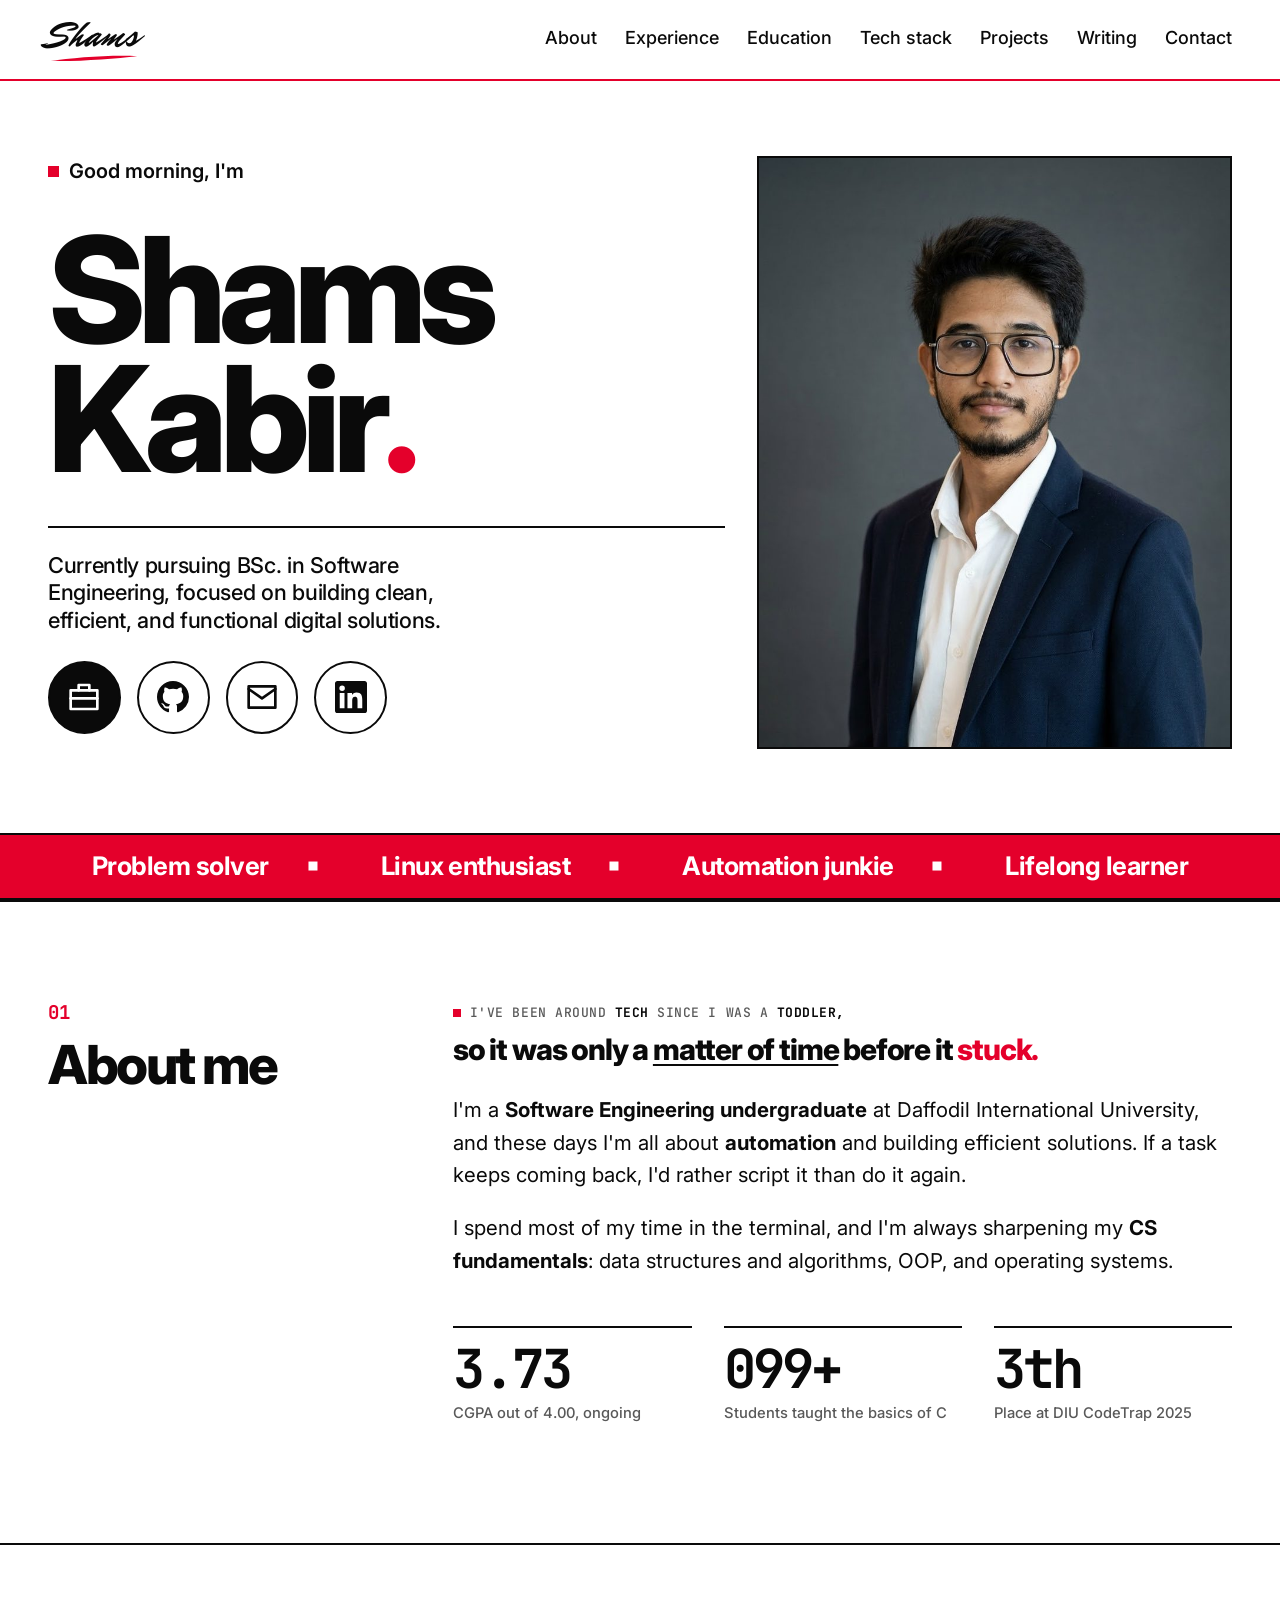
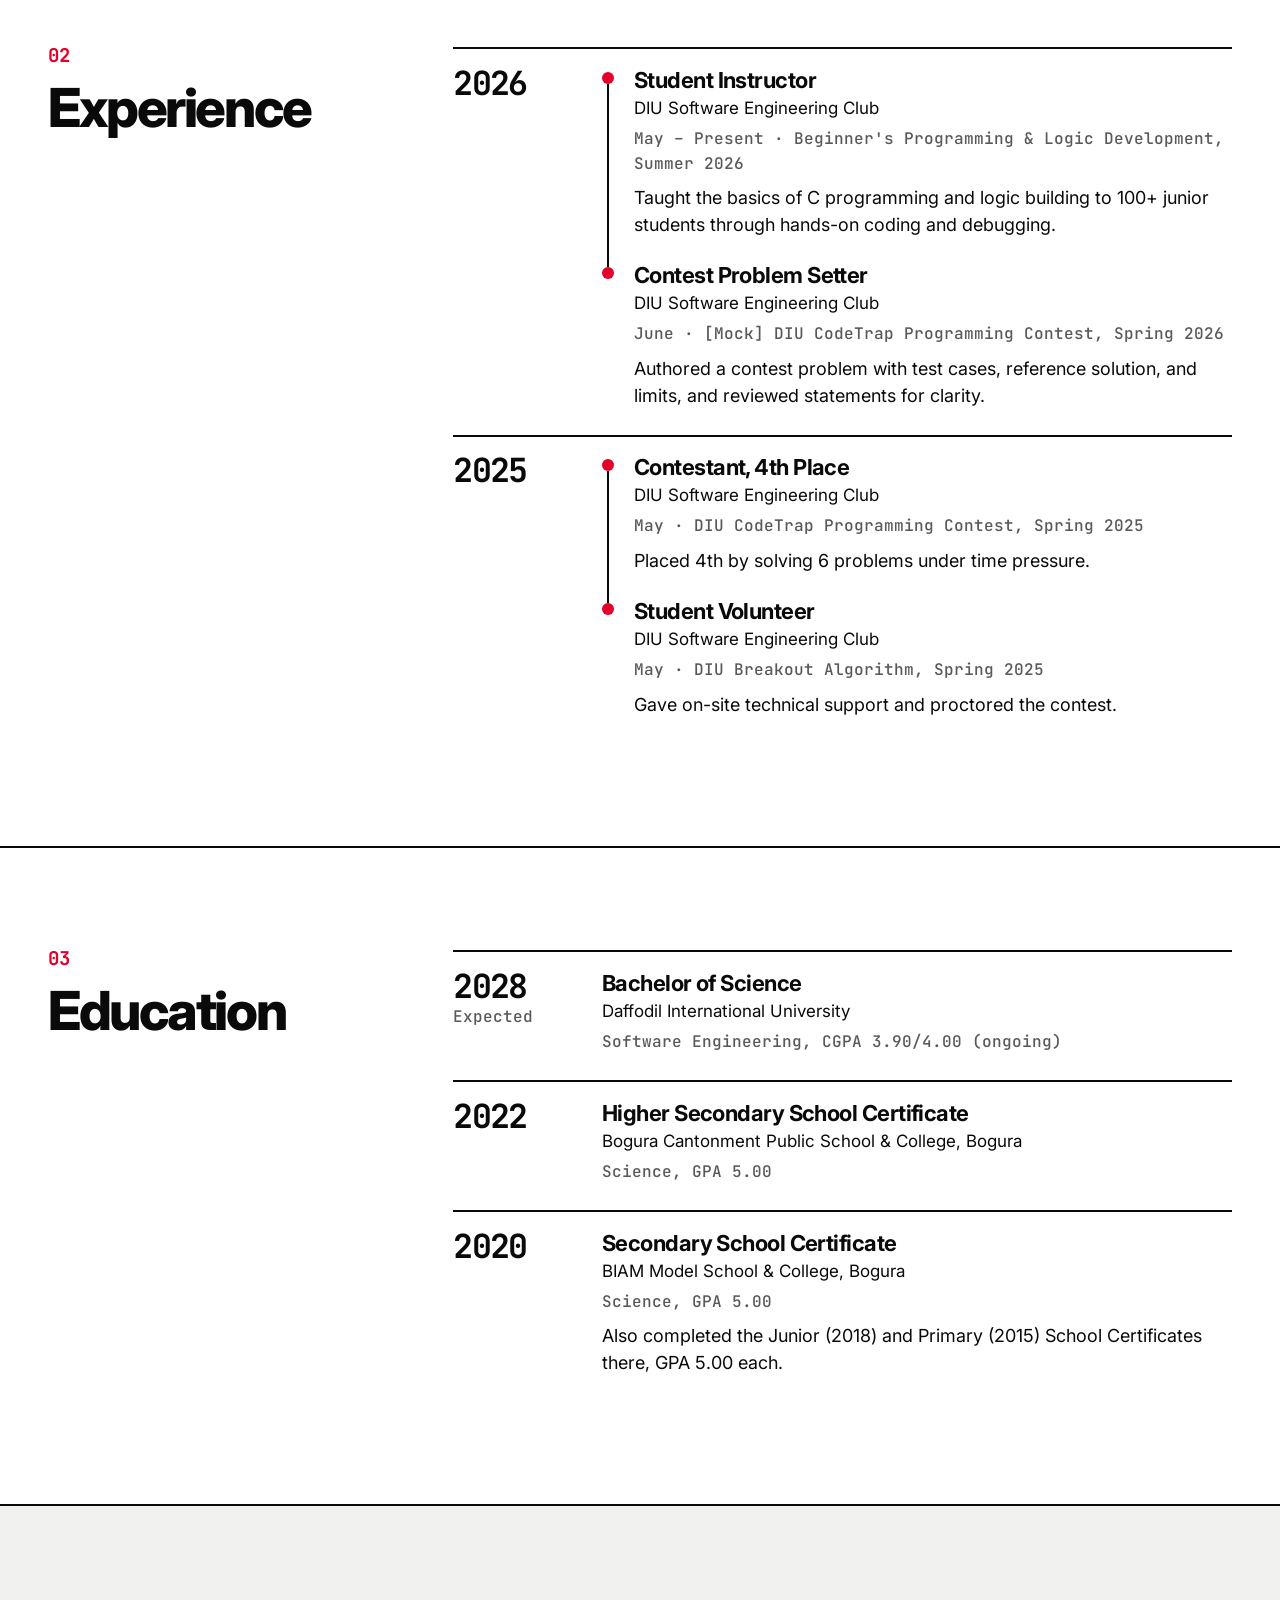
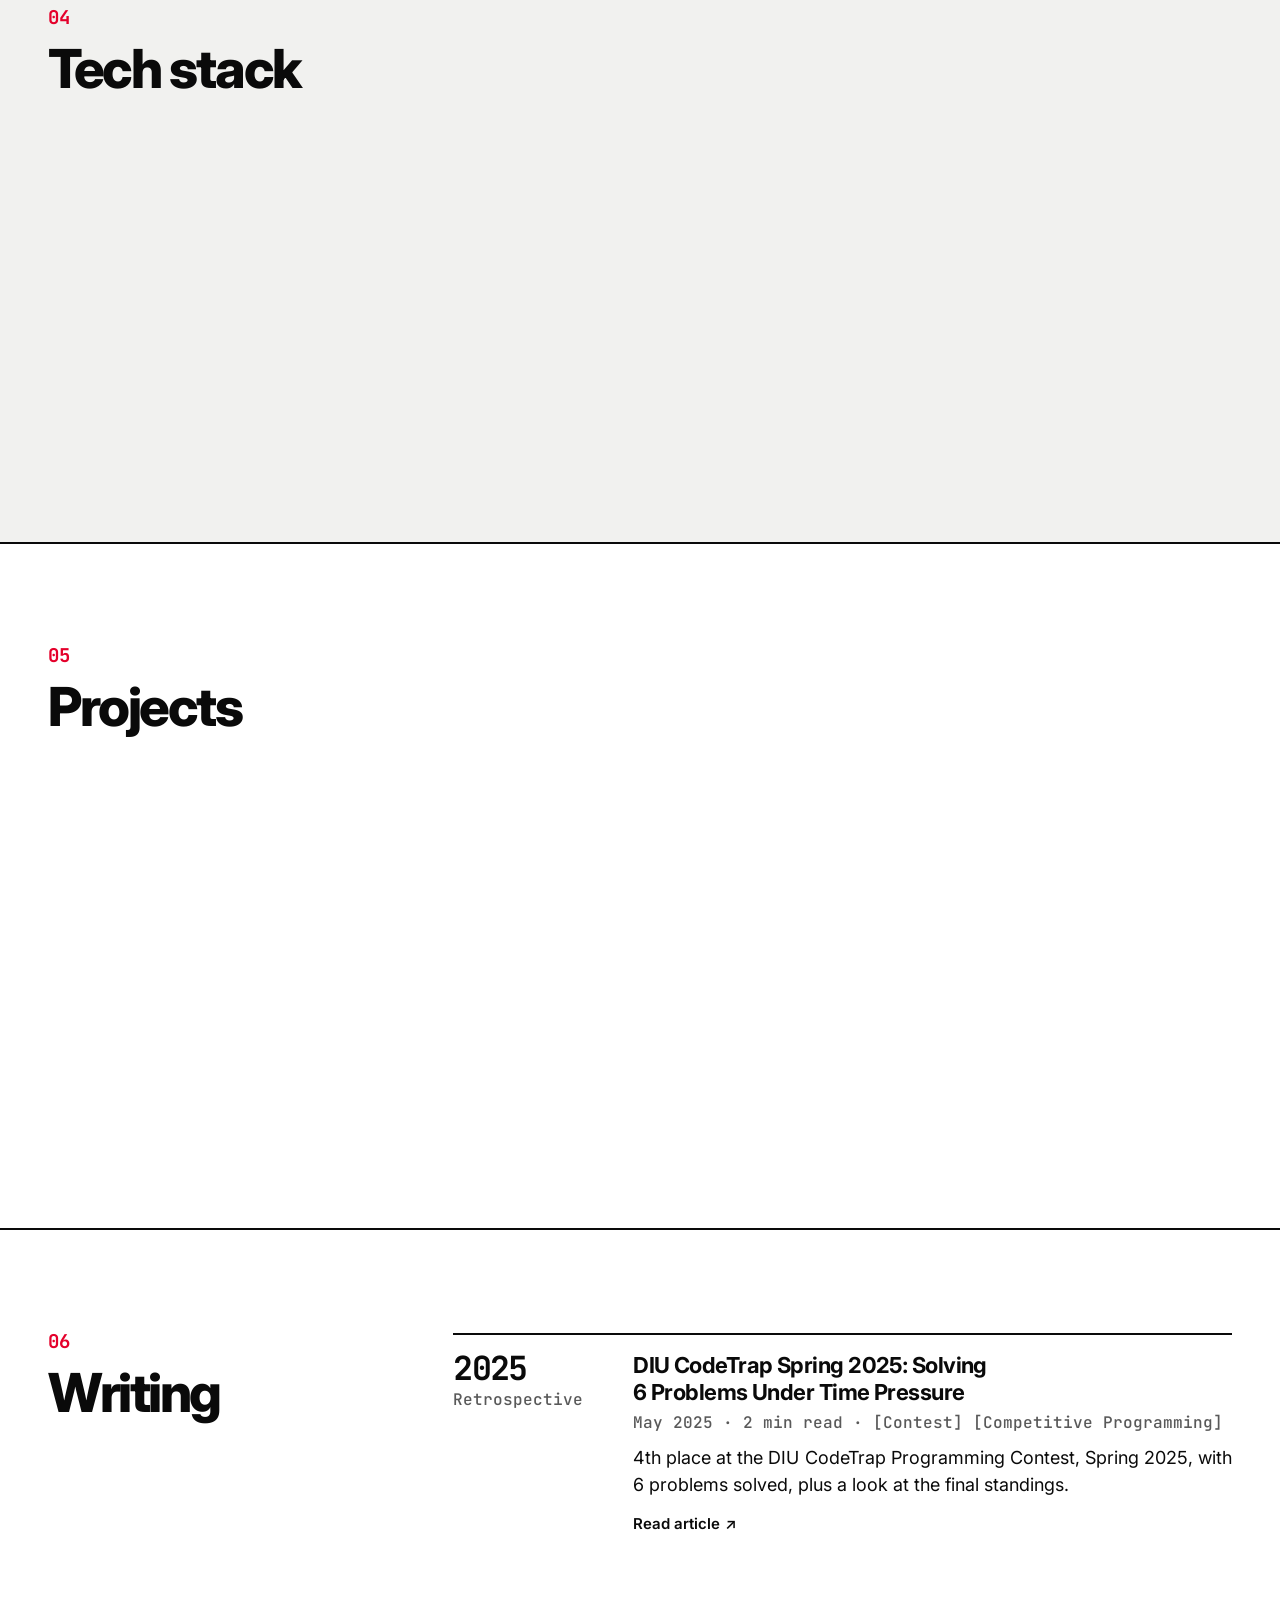
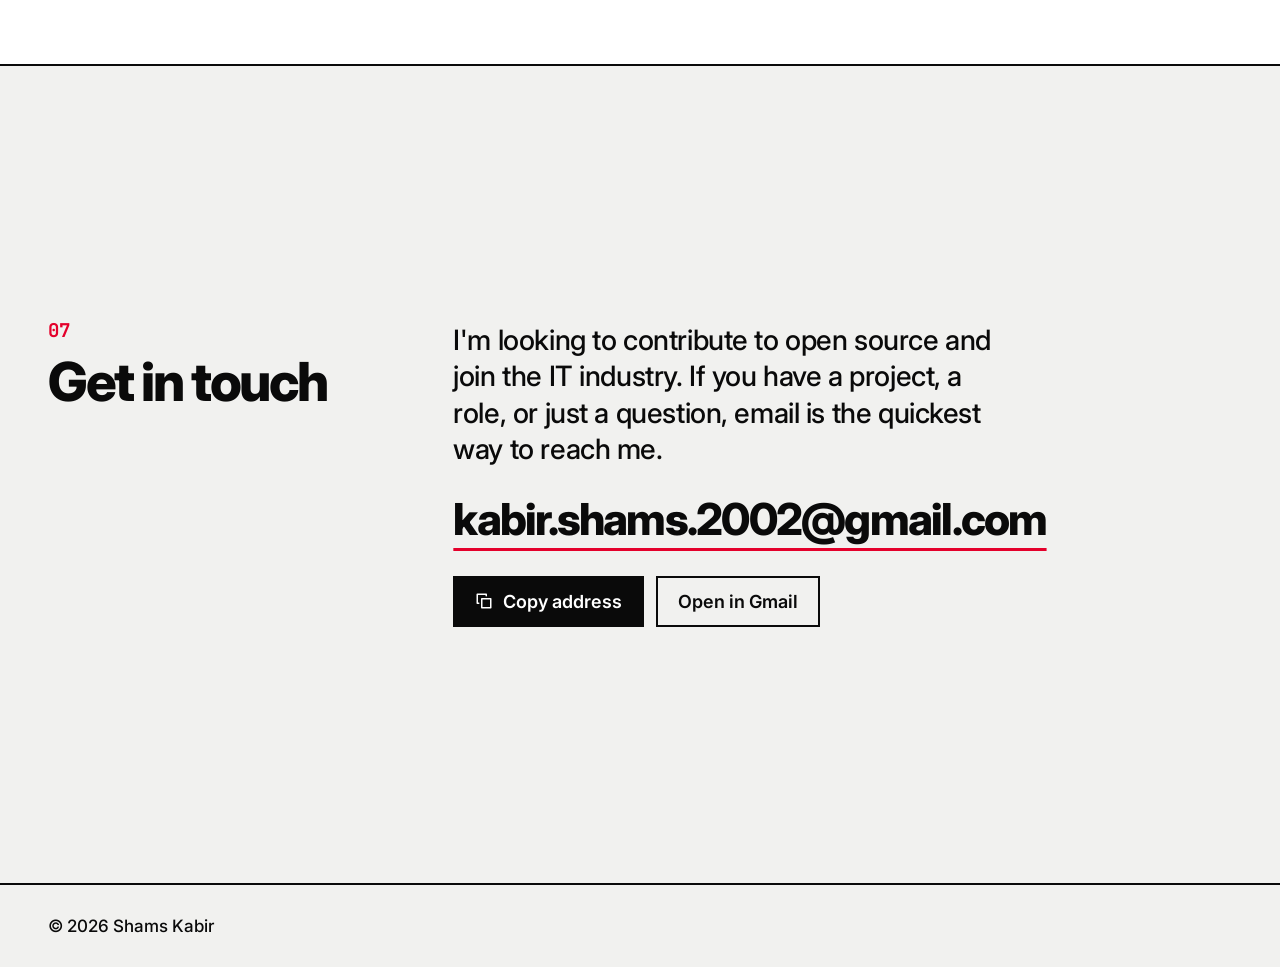
==== index.html @ 5c4ae9a3 "update" ====
<!DOCTYPE html>
<html lang="en">

<head>
    <meta charset="UTF-8">
    <meta name="viewport" content="width=device-width, initial-scale=1.0, viewport-fit=cover">
    <title>Shams Kabir — Portfolio</title>
    <meta name="description"
        content="Portfolio of Shams Kabir, a Software Engineering undergraduate at Daffodil International University building developer tools, automation scripts, and web projects.">
    <meta name="keywords" content="Shams Kabir, Software Engineer, Portfolio, Developer, Automation, Linux, Arch Linux, Python, C, Bangladesh, Daffodil International University">
    <meta name="theme-color" content="#FFFFFF">
    <link rel="canonical" href="https://shams.swe.bd/">
    <link rel="alternate" hreflang="x-default" href="https://shams.swe.bd/">
    <link rel="alternate" hreflang="en" href="https://shams.swe.bd/">
    <meta name="robots" content="index, follow, max-image-preview:large">
    <meta name="author" content="Shams Kabir">
    <meta name="color-scheme" content="only light">
    <meta name="supported-color-schemes" content="light">
    <meta name="darkreader-lock">
    <meta property="og:title" content="Shams Kabir — Portfolio">
    <meta property="og:description"
        content="Software Engineering undergraduate at DIU building developer tools, automation scripts, and web projects.">
    <meta property="og:type" content="website">
    <meta property="og:url" content="https://shams.swe.bd/">
    <meta property="og:site_name" content="Shams Kabir">
    <meta property="og:locale" content="en_US">
    <meta property="og:image" content="https://shams.swe.bd/og-image.png?v=3">
    <meta property="og:image:width" content="1200">
    <meta property="og:image:height" content="630">
    <meta property="og:image:alt" content="Shams Kabir — Portfolio hero section">
    <meta name="twitter:card" content="summary_large_image">
    <meta name="twitter:title" content="Shams Kabir — Portfolio">
    <meta name="twitter:description"
        content="Software Engineering undergraduate at DIU building developer tools, automation scripts, and web projects.">
    <meta name="twitter:image" content="https://shams.swe.bd/og-image.png?v=3">
    <meta name="twitter:image:alt" content="Shams Kabir — Portfolio hero section">
    <link rel="icon" href="/favicon.ico" sizes="48x48">
    <link rel="icon" href="/favicon.svg" type="image/svg+xml">
    <link rel="icon" href="/favicon-96x96.png" type="image/png" sizes="96x96">
    <link rel="apple-touch-icon" href="/apple-touch-icon.png">
    <link rel="preconnect" href="https://fonts.googleapis.com">
    <link rel="preconnect" href="https://fonts.gstatic.com" crossorigin>
    <link
        href="https://fonts.googleapis.com/css2?family=Inter:wght@400;500;600;700;800&family=Mr+Dafoe&family=JetBrains+Mono:wght@500;700&display=swap"
        rel="stylesheet">
    <link rel="stylesheet" href="style.css">
    <script type="application/ld+json">
    {
        "@context": "https://schema.org",
        "@type": "ProfilePage",
        "dateModified": "2026-11-23T00:00:00+06:00",
        "isPartOf": {
            "@type": "WebSite",
            "@id": "https://shams.swe.bd/#website",
            "name": "Shams Kabir — Portfolio",
            "url": "https://shams.swe.bd/"
        },
        "mainEntity": {
            "@type": "Person",
            "@id": "https://shams.swe.bd/#person",
            "name": "Shams Kabir",
            "alternateName": ["Shams", "shams-27"],
            "url": "https://shams.swe.bd/",
            "email": "mailto:kabir.shams.2002@gmail.com",
            "image": {
                "@type": "ImageObject",
                "url": "https://shams.swe.bd/Shams.jpg",
                "contentUrl": "https://shams.swe.bd/Shams.jpg",
                "width": 800,
                "height": 1000
            },
            "jobTitle": "Software Engineering Student",
            "description": "Software Engineering undergraduate at Daffodil International University building developer tools, automation scripts, and web projects.",
            "nationality": {
                "@type": "Country",
                "name": "Bangladesh"
            },
            "alumniOf": {
                "@type": "CollegeOrUniversity",
                "name": "Daffodil International University"
            },
            "knowsAbout": [
                "Automation",
                "Developer tools",
                "Linux",
                "Arch Linux",
                "Shell scripting",
                "Python",
                "C",
                "JavaScript",
                "Data structures and algorithms",
                "Object-oriented programming",
                "Operating systems"
            ],
            "sameAs": [
                "https://github.com/shams-27",
                "https://www.linkedin.com/in/shams-kbr/"
            ]
        }
    }
    </script>
</head>

<body>
    <div class="chrome-prompt" id="chromePrompt" role="region" aria-label="Open in Chrome" hidden>
        <p>This site looks best in Chrome.</p>
        <a href="#" class="chrome-open" id="chromeOpen">Open in Chrome</a>
        <button type="button" class="chrome-close" id="chromeClose" aria-label="Dismiss">&times;</button>
    </div>
    <header>
        <nav>
            <a href="#top" class="logo" aria-label="Shams Kabir, back to top">
                Shams
            </a>
            <div class="nav-end">
                <ul class="nav-links" id="navLinks">
                    <li><a href="#detailed-about">About</a></li>
                    <li><a href="#experience">Experience</a></li>
                    <li><a href="#education">Education</a></li>
                    <li><a href="#tech-stack">Tech stack</a></li>
                    <li><a href="#projects">Projects</a></li>
                    <li><a href="#writing">Writing</a></li>
                    <li><a href="#contact">Contact</a></li>
                </ul>
                <button class="nav-toggle" id="navToggle" aria-label="Toggle navigation menu" aria-expanded="false"
                    aria-controls="navLinks">
                    <span></span><span></span><span></span>
                </button>
            </div>
        </nav>
    </header>
    <div class="nav-overlay" id="navOverlay" aria-hidden="true"></div>

    <main id="top">
        <!-- Hero -->
        <section id="about" class="hero">
            <div class="wrap hero-grid">
                <p id="greeting">Hi, I'm</p>
                <h1>
                    <span class="line"><span>Shams</span></span>
                    <span class="line"><span>Kabir</span></span>
                </h1>
                <div class="hero-foot">
                    <div>
                        <p class="hero-lead">Currently pursuing BSc. in Software Engineering, focused on building
                            clean, efficient, and functional digital solutions.</p>
                        <div class="hero-actions">
                            <a href="#projects" class="btn" title="View my work">
                                <svg class="icon-svg" viewBox="0 0 24 24" fill="none" stroke="currentColor" stroke-width="2" stroke-linecap="round" stroke-linejoin="round" aria-hidden="true">
                                    <rect x="2" y="7" width="20" height="14" rx="0" />
                                    <path d="M16 7V3H8v4" />
                                    <path d="M2 13h20" />
                                </svg>
                                <span class="label">View my work</span>
                            </a>
                            <a href="https://github.com/shams-27" target="_blank" rel="noopener" class="text-link" title="GitHub">
                                <svg class="icon-svg" viewBox="0 0 16 16" fill="currentColor" aria-hidden="true">
                                    <path d="M8 0C3.58 0 0 3.58 0 8c0 3.54 2.29 6.53 5.47 7.59.4.07.55-.17.55-.38 0-.19-.01-.82-.01-1.49-2.01.37-2.53-.49-2.69-.94-.09-.23-.48-.94-.82-1.13-.28-.15-.68-.52-.01-.53.63-.01 1.08.58 1.23.82.72 1.21 1.87.87 2.33.66.07-.52.28-.87.51-1.07-1.78-.2-3.64-.89-3.64-3.95 0-.87.31-1.59.82-2.15-.08-.2-.36-1.02.08-2.12 0 0 .67-.21 2.2.82.64-.18 1.32-.27 2-.27.68 0 1.36.09 2 .27 1.53-1.04 2.2-.82 2.2-.82.44 1.1.16 1.92.08 2.12.51.56.82 1.27.82 2.15 0 3.07-1.87 3.75-3.65 3.95.29.25.54.73.54 1.48 0 1.07-.01 1.93-.01 2.2 0 .21.15.46.55.38A8.01 8.01 0 0 0 16 8c0-4.42-3.58-8-8-8z" />
                                </svg>
                                <span class="label">GitHub</span>
                            </a>
                            <a href="mailto:kabir.shams.2002@gmail.com" class="text-link" title="Email">
                                <svg class="icon-svg" viewBox="0 0 24 24" fill="none" stroke="currentColor" stroke-width="2" stroke-linecap="round" stroke-linejoin="round" aria-hidden="true">
                                    <rect x="2" y="4" width="20" height="16" rx="0" />
                                    <path d="M2 6l10 7 10-7" />
                                </svg>
                                <span class="label">Email</span>
                            </a>
                            <a href="https://www.linkedin.com/in/shams-kbr/" target="_blank" rel="noopener"
                                class="text-link" title="LinkedIn">
                                <svg class="icon-svg" viewBox="0 0 24 24" fill="currentColor" aria-hidden="true">
                                    <path d="M20.45 20.45h-3.56v-5.57c0-1.33-.02-3.04-1.85-3.04-1.85 0-2.14 1.45-2.14 2.94v5.67H9.35V9h3.41v1.56h.05c.48-.9 1.64-1.85 3.37-1.85 3.6 0 4.27 2.37 4.27 5.46v6.28zM5.34 7.43a2.06 2.06 0 1 1 0-4.12 2.06 2.06 0 0 1 0 4.12zM7.12 20.45H3.56V9h3.56v11.45zM22.22 0H1.77C.79 0 0 .77 0 1.73v20.54C0 23.23.79 24 1.77 24h20.45c.98 0 1.78-.77 1.78-1.73V1.73C24 .77 23.2 0 22.22 0z" />
                                </svg>
                                <span class="label">LinkedIn</span>
                            </a>
                        </div>
                    </div>
                    <div class="hero-photo">
                        <img src="Shams.jpg" srcset="Shams-400.jpg 400w, Shams.jpg 800w" sizes="(max-width: 859px) 160px, 38vw" alt="Portrait of Shams Kabir in a navy blazer and white shirt" width="800" height="1000" decoding="async" fetchpriority="high">
                    </div>
                </div>
            </div>
        </section>

        <!-- Traits strip -->
        <div class="strip">
            <div class="track">
                <ul class="group">
                    <li>Problem solver</li>
                    <li>Linux enthusiast</li>
                    <li>Automation junkie</li>
                    <li>Lifelong learner</li>
                </ul>
            </div>
        </div>

        <!-- About -->
        <section id="detailed-about" class="section">
            <div class="wrap section-grid">
                <h2 class="sec-title">About me</h2>
                <div class="about-top">
                    <div class="section-body about-body">
                        <p><span class="tag-line tag-a">I've been around <strong>tech</strong> since I was a <strong>toddler,</strong></span> <span class="tag-line tag-b">so it was only a <span class="tag-rule">matter of time</span> before it <span class="accent">stuck.</span></span></p>
                        <p>I'm a <strong>Software Engineering undergraduate</strong> at Daffodil International University,
                            and these days I'm all about <strong>automation</strong> and building efficient solutions. If a
                            task keeps coming back, I'd rather script it than do it again.</p>
                        <p>I spend most of my time in the terminal, and I'm always sharpening my
                            <strong>CS fundamentals</strong>: data structures and algorithms, OOP, and operating
                            systems.</p>
                    </div>
                </div>
                <dl class="about-stats">
                    <div class="stat">
                        <dt>CGPA out of 4.00, ongoing</dt>
                        <dd>3.90</dd>
                    </div>
                    <div class="stat">
                        <dt>Students taught the basics of C</dt>
                        <dd>100+</dd>
                    </div>
                    <div class="stat">
                        <dt>Place at DIU CodeTrap 2025</dt>
                        <dd>4th</dd>
                    </div>
                </dl>
            </div>
        </section>

        <!-- Experience -->
        <section id="experience" class="section">
            <div class="wrap section-grid">
                <h2 class="sec-title">Experience</h2>
                <div class="list">
                    <article class="entry">
                        <div class="when">2026</div>
                        <div class="what">
                            <ul class="tree">
                                <li>
                                    <h3>Student Instructor</h3>
                                    <p>DIU Software Engineering Club</p>
                                    <p class="meta">May – Present · Beginner's Programming &amp; Logic Development, Summer 2026</p>
                                    <p class="desc">Taught the basics of C programming and logic building to 100+ junior students through hands-on coding and debugging.</p>
                                </li>
                                <li>
                                    <h3>Contest Problem Setter</h3>
                                    <p>DIU Software Engineering Club</p>
                                    <p class="meta">June · [Mock] DIU CodeTrap Programming Contest, Spring 2026</p>
                                    <p class="desc">Authored a contest problem with test cases, reference solution, and limits, and reviewed statements for clarity.</p>
                                </li>
                            </ul>
                        </div>
                    </article>
                    <article class="entry">
                        <div class="when">2025</div>
                        <div class="what">
                            <ul class="tree">
                                <li>
                                    <h3>Contestant, 4th Place</h3>
                                    <p>DIU Software Engineering Club</p>
                                    <p class="meta">May · DIU CodeTrap Programming Contest, Spring 2025</p>
                                    <p class="desc">Placed 4th by solving 6 problems under time pressure.</p>
                                </li>
                                <li>
                                    <h3>Student Volunteer</h3>
                                    <p>DIU Software Engineering Club</p>
                                    <p class="meta">May · DIU Breakout Algorithm, Spring 2025</p>
                                    <p class="desc">Gave on-site technical support and proctored the contest.</p>
                                </li>
                            </ul>
                        </div>
                    </article>
                </div>
            </div>
        </section>

        <!-- Education -->
        <section id="education" class="section">
            <div class="wrap section-grid">
                <h2 class="sec-title">Education</h2>
                <div class="list">
                    <article class="entry">
                        <div class="when">2028<small>Expected</small></div>
                        <div class="what">
                            <h3>Bachelor of Science</h3>
                            <p>Daffodil International University</p>
                            <p class="meta">Software Engineering, CGPA 3.90/4.00 (ongoing)</p>
                        </div>
                    </article>
                    <article class="entry">
                        <div class="when">2022</div>
                        <div class="what">
                            <h3>Higher Secondary School Certificate</h3>
                            <p>Bogura Cantonment Public School &amp; College, Bogura</p>
                            <p class="meta">Science, GPA 5.00</p>
                        </div>
                    </article>
                    <article class="entry">
                        <div class="when">2020</div>
                        <div class="what">
                            <h3>Secondary School Certificate</h3>
                            <p>BIAM Model School &amp; College, Bogura</p>
                            <p class="meta">Science, GPA 5.00</p>
                            <p class="desc">Also completed the Junior (2018) and Primary (2015) School Certificates there, GPA 5.00 each.</p>
                        </div>
                    </article>
                </div>
            </div>
        </section>

        <!-- Tech stack -->
        <section id="tech-stack" class="section">
            <div class="wrap section-grid">
                <h2 class="sec-title">Tech stack</h2>
            </div>
            <dl class="skills">
                <!-- Filled from Google Sheets (see script.js) -->
            </dl>
        </section>

        <!-- Projects -->
        <section id="projects" class="section">
            <div class="wrap section-grid">
                <h2 class="sec-title">Projects</h2>
                <div class="list">
                    <!-- Filled from Google Sheets (see script.js) -->
                </div>
            </div>
        </section>

        <!-- Writing -->
        <section id="writing" class="section">
            <div class="wrap section-grid">
                <h2 class="sec-title">Writing</h2>
                <div class="list writing-list">
                    <article class="entry writing-entry">
                        <div class="when">2025<small>Retrospective</small></div>
                        <div class="what">
                            <h3><a href="/posts/diu-codetrap-2025.html" class="writing-title-link">DIU CodeTrap Spring 2025: Solving 6 Problems Under Time Pressure</a></h3>
                            <p class="meta">May 2025 · 2 min read · [Contest] [Competitive Programming]</p>
                            <p class="desc">4th place at the DIU CodeTrap Programming Contest, Spring 2025, with 6 problems solved, plus a look at the final standings.</p>
                            <div class="writing-links">
                                <a href="/posts/diu-codetrap-2025.html" class="text-link-inline">Read article</a>
                            </div>
                        </div>
                    </article>
                </div>
            </div>
        </section>

        <!-- Contact -->
        <section id="contact" class="section">
            <div class="wrap section-grid">
                <h2 class="sec-title">Get in touch</h2>
                <div class="contact-body">
                    <p class="contact-lead">I'm looking to contribute to open source and join the IT industry. If you have a project, a role, or just a question, email is the quickest way to reach me.</p>
                    <a class="contact-email" href="mailto:kabir.shams.2002@gmail.com">kabir.shams.2002@gmail.com</a>
                    <div class="contact-actions">
                        <button type="button" class="btn" id="copyEmail" data-email="kabir.shams.2002@gmail.com">
                            <svg class="icon-svg icon-copy" viewBox="0 0 24 24" fill="none" stroke="currentColor" stroke-width="2" stroke-linecap="round" stroke-linejoin="round" aria-hidden="true">
                                <rect x="9" y="9" width="12" height="12" rx="0" />
                                <path d="M5 15H3V3h12v2" />
                            </svg>
                            <svg class="icon-svg icon-check" viewBox="0 0 24 24" fill="none" stroke="currentColor" stroke-width="2.5" stroke-linecap="round" stroke-linejoin="round" aria-hidden="true">
                                <path d="M4 12.5l5 5L20 6.5" />
                            </svg>
                            <span class="label" id="copyEmailLabel">Copy address</span>
                        </button>
                        <a href="https://mail.google.com/mail/?view=cm&fs=1&to=kabir.shams.2002@gmail.com" target="_blank" rel="noopener" class="text-link">
                            <span class="label">Open in Gmail</span>
                        </a>
                    </div>
                    <p class="visually-hidden" id="copyStatus" role="status" aria-live="polite"></p>
                </div>
            </div>
        </section>

    </main>

    <button type="button" id="backToTop" class="back-to-top" aria-label="Back to top">
        <svg viewBox="0 0 24 24" fill="currentColor" aria-hidden="true">
            <path d="M12 4l-8 8h5v8h6v-8h5z" />
        </svg>
    </button>

    <footer>
        <p>&copy; 2026 Shams Kabir</p>
    </footer>

    <script src="script.js"></script>
    <script>
        if ('serviceWorker' in navigator) {
            window.addEventListener('load', () => {
                navigator.serviceWorker.register('/sw.js')
                    .then(registration => {
                        console.log('ServiceWorker registration successful with scope: ', registration.scope);
                    })
                    .catch(err => {
                        console.log('ServiceWorker registration failed: ', err);
                    });
            });
        }
    </script>
</body>

</html>
---- style.css ----
/* Swiss Style (International Typographic Style): one grotesque typeface, a 12-column grid,
   flush-left ragged-right text, ruled structure, black on white with a single red accent.
   No shadows, no radius, no rotation, no decoration. */
:root {
    color-scheme: only light;
    --bg: #FFFFFF;
    --bar: #F1F1EF;            /* second paper tone: Skills, Contact, footer */
    --card: #FFFFFF;
    --black: #0A0A0A;          /* fixed black: rules and fills that must not follow --ink */
    --ink: #0A0A0A;            /* text and rules; the red strip resets it to white locally */
    --muted: #595959;
    --soft: #CFCFCB;           /* hairline between items */
    --accent: #E4002B;         /* the only colour */
    --on: #FFFFFF;             /* text on black or accent fills */
    --rule: 2px;
    --hair: 1px;
    --sans: 'Inter', 'Helvetica Neue', Helvetica, Arial, system-ui, sans-serif;
    --display: var(--sans);
    --mono: 'JetBrains Mono', ui-monospace, 'SFMono-Regular', Menlo, Consolas, monospace;   /* small labels only: section numbers, years, meta, stack */
    --logo: 'Mr Dafoe', 'Brush Script MT', cursive;   /* the "Shams" signature nav logo only */
    --gutter: max(clamp(1.25rem, 4vw, 3rem), env(safe-area-inset-left, 0px));
    --section: clamp(4rem, 8vw, 7rem);
    --col-gap: 2rem;
    --ease: cubic-bezier(0.19, 1, 0.22, 1);

    /* Spacing tokens */
    --space-xxs: 0.25rem;
    --space-xs: 0.5rem;
    --space-sm: 0.75rem;
    --space-md: 1rem;
    --space-lg: 1.5rem;
    --space-xl: 2rem;
    --space-xxl: 3rem;

    /* Font size scale */
    --font-size-xs: 0.75rem;
    --font-size-sm: 0.875rem;
    --font-size-md: 1rem;
    --font-size-lg: 1.125rem;
    --font-size-xl: 1.25rem;
    --font-size-2xl: 1.5rem;
    --font-size-3xl: 2rem;
}

* { margin: 0; padding: 0; box-sizing: border-box; }

html { scroll-padding-top: 5.5rem; }

body {
    background: var(--bg);
    color: var(--ink);
    font-family: var(--sans);
    font-size: 1.0625rem;
    line-height: 1.55;
    -webkit-font-smoothing: antialiased;
    overflow-x: hidden;
    counter-reset: sec;
    -webkit-text-size-adjust: 100%;
    text-size-adjust: 100%;
}
a, button { -webkit-tap-highlight-color: rgb(228 0 43 / 0.15); }

::selection { background: var(--accent); color: var(--on); }

ul { list-style: none; }
h1, h2, h3 { text-wrap: balance; }
p { text-wrap: pretty; }
a { color: inherit; text-decoration-thickness: 2px; text-underline-offset: 0.2em; }
:focus-visible { outline: 3px solid var(--accent); outline-offset: 3px; }

.wrap { max-width: 1400px; margin-inline: auto; padding-inline: var(--gutter); }

/* Header (site header only: article pages also have a <header class="article-header"> inside <article>, which must scroll normally) */
body > header {
    position: sticky;
    top: 0;
    z-index: 100;
    background: var(--bg);
    border-bottom: var(--rule) solid var(--black);
}
nav {
    max-width: 1400px;
    margin-inline: auto;
    padding: 0.9rem var(--gutter);
    display: flex;
    justify-content: space-between;
    align-items: center;
}
.logo {
    display: inline-flex;
    align-items: center;
    gap: 0.35rem;
    position: relative;
    padding-bottom: 0.2em;
    font-family: var(--logo);   /* the only place that uses this signature script */
    font-size: 2.4rem;
    font-weight: 400;           /* Mr Dafoe has a single, already bold weight */
    letter-spacing: 0;
    line-height: 1.1;
    text-decoration: none;
}
/* Hand-drawn brush-swoosh underline under the signature: a tapered filled shape in an inline SVG background so it stretches to the text width */
.logo::after {
    content: '';
    position: absolute;
    left: 0.05em;
    right: 0;
    bottom: 0;
    height: 0.3em;
    background: url("data:image/svg+xml,%3Csvg xmlns='http://www.w3.org/2000/svg' viewBox='0 0 120 14' preserveAspectRatio='none'%3E%3Cpath d='M1 10 C30 6 85 2 119 4 C88 7 40 11 1 10 Z' fill='%23E4002B'/%3E%3C/svg%3E") no-repeat center / 100% 100%;
}
.nav-end { display: flex; align-items: center; }
.nav-links { display: flex; gap: 1.75rem; }
.nav-links a {
    display: block;
    padding: 0.25rem 0;
    font-size: 1rem;
    font-weight: 500;
    text-decoration: none;
    border-bottom: var(--rule) solid transparent;
    transition: color 0.15s, border-color 0.15s;
}
.nav-links a:hover { color: var(--accent); border-bottom-color: var(--accent); }
/* Current section (set from script.js). Declared before the mobile menu rules so the menu's hover fill still wins */
.nav-links a[aria-current="true"] { color: var(--accent); border-bottom-color: var(--accent); }

.nav-toggle {
    display: none;
    flex-direction: column;
    justify-content: center;
    gap: 5px;
    width: 44px;
    height: 44px;
    padding: 0 10px;
    background: var(--bg);
    border: var(--rule) solid var(--black);
    cursor: pointer;
}
.nav-toggle span { display: block; height: 2px; background: var(--black); transition: transform 0.25s, opacity 0.25s; }
.nav-toggle[aria-expanded="true"] { background: var(--black); }
.nav-toggle[aria-expanded="true"] span { background: var(--on); }
.nav-toggle[aria-expanded="true"] span:nth-child(1) { transform: translateY(7px) rotate(45deg); }
.nav-toggle[aria-expanded="true"] span:nth-child(2) { opacity: 0; }
.nav-toggle[aria-expanded="true"] span:nth-child(3) { transform: translateY(-7px) rotate(-45deg); }

/* Buttons: solid black, or outlined; both turn red / black on hover */
.btn, .text-link {
    display: inline-flex;
    align-items: center;
    gap: 0.6rem;
    padding: 0.8rem 1.25rem;
    font-family: var(--sans);
    font-size: 0.9375rem;
    font-weight: 600;
    line-height: 1.2;
    color: var(--on);
    background: var(--black);
    border: var(--rule) solid var(--black);
    text-decoration: none;
    cursor: pointer;
    transition: background 0.15s, color 0.15s, border-color 0.15s;
}
.btn:hover { background: var(--accent); border-color: var(--accent); }
.text-link { color: var(--ink); background: transparent; }
.text-link:hover { background: var(--black); color: var(--on); }
.icon-svg { width: 16px; height: 16px; }
.icon-check { display: none; }
.btn.copied { background-color: var(--accent); border-color: var(--accent); }
.btn.copied .icon-copy { display: none; }
.btn.copied .icon-check { display: block; }

.group { display: flex; flex-wrap: wrap; gap: 0.75rem; }

/* Hero: the name set large, flush left; portrait on the right-hand columns */
.hero {
    background-color: var(--bg);
    overflow: hidden;
    display: flex;
    min-height: calc(100svh - var(--hdr, 4.75rem));
}
.hero-grid {
    width: 100%;
    display: flex;
    flex-direction: column;
    padding-top: clamp(1rem, 4vh, 3.5rem);
    padding-bottom: clamp(1.5rem, 5vh, 3.5rem);
}
#greeting {
    display: inline-flex;
    align-items: center;
    gap: 0.6rem;
    align-self: flex-start;
    font-size: 1.0625rem;
    font-weight: 600;
    margin-bottom: clamp(0.75rem, 2.5vh, 1.5rem);
}
#greeting::before { content: ''; width: 0.7rem; height: 0.7rem; background: var(--accent); }

.hero h1 {
    font-size: clamp(3.5rem, min(20vw, 17vh), 14rem);
    font-weight: 800;
    line-height: 0.88;
    letter-spacing: -0.055em;
    margin-bottom: clamp(1rem, 4vh, 3rem);
}
.hero h1 .line { display: block; }
.hero h1 .line:nth-child(2)::after { content: '.'; color: var(--accent); }

.hero-foot { display: grid; gap: clamp(1.25rem, 3vh, 2.5rem); align-items: end; margin-top: auto; }
.hero-lead { max-width: 30ch; font-size: clamp(1.25rem, 2.2vw, 1.75rem); font-weight: 500; line-height: 1.25; letter-spacing: -0.015em; }
.hero-actions { display: flex; flex-wrap: wrap; align-items: center; gap: 0.75rem; margin-top: clamp(1rem, 3vh, 2rem); }
/* Hero buttons are icon-only on every screen; the text stays in .label for screen readers and in the title tooltip */
.hero-actions .btn, .hero-actions .text-link { position: relative; justify-content: center; padding: 0.9rem; border-radius: 50%; }
.hero-actions .icon-svg { width: 24px; height: 24px; }
.hero-actions .label { position: absolute; width: 1px; height: 1px; margin: -1px; overflow: hidden; clip: rect(0 0 0 0); white-space: nowrap; }
@media (min-width: 860px) {
    .hero-actions { gap: 1rem; }
    .hero-actions .btn, .hero-actions .text-link { padding: 1.15rem; }
    .hero-actions .icon-svg { width: 32px; height: 32px; }
}

.hero-photo { width: min(clamp(6rem, 24vh, 13rem), 60%); }
.hero-photo img {
    display: block;
    width: 100%;
    height: auto;
    aspect-ratio: 4 / 5;
    object-fit: cover;
    object-position: center top;
    background: var(--bar);
    border: var(--rule) solid var(--black);
}

/* Traits strip: the one solid red band */
.strip {
    --ink: #FFFFFF;
    background: var(--accent);
    color: #FFFFFF;
    border-block: var(--rule) solid var(--black);
    padding-block: 1rem;
    font-size: clamp(1.1rem, 2vw, 1.75rem);
    font-weight: 700;
    letter-spacing: -0.02em;
    line-height: 1.2;
}
.strip .group { gap: 0.5rem 1.5rem; padding-inline: var(--gutter); max-width: 1400px; margin-inline: auto; }
.strip li { display: flex; align-items: center; gap: 1.5rem; }
.strip li:not(:last-child)::after { content: ''; width: 0.35em; height: 0.35em; background: var(--ink); }
.strip .group[aria-hidden="true"] { display: none; }

/* Sections: a 12-column grid, title in columns 1-4, content in 5-12 */
.section { padding-block: var(--section); border-top: var(--rule) solid var(--black); }
.section-grid { display: grid; gap: 2rem; }

.sec-title {
    font-size: clamp(2.25rem, 4.2vw, 4rem);
    font-weight: 800;
    line-height: 0.98;
    letter-spacing: -0.045em;
    counter-increment: sec;
}
.sec-title::before {
    content: counter(sec, decimal-leading-zero);
    display: block;
    margin-bottom: 1rem;
    font-family: var(--mono);
    font-size: 1rem;
    font-weight: 700;
    letter-spacing: 0;
    color: var(--accent);
}

@media (min-width: 860px) {
    .section-grid { grid-template-columns: repeat(12, minmax(0, 1fr)); column-gap: var(--col-gap); row-gap: 0; }
    .section-grid > .sec-title { grid-column: 1 / 5; grid-row: 1 / span 6; align-self: start; }
    .section-grid > :not(.sec-title) { grid-column: 5 / -1; }
    .section-grid > :not(.sec-title) + :not(.sec-title) { margin-top: 3rem; }
}

.section-body { max-width: 46rem; }

/* About */
.about-body p { font-size: clamp(1.125rem, 1.6vw, 1.375rem); line-height: 1.6; max-width: 66ch; }
.about-body p + p { margin-top: 1.25rem; }
.about-body { container-type: inline-size; }   /* lets the tagline size itself to the column width (cqw) */
.about-body p:first-child { max-width: none; font-size: clamp(1.6rem, 3vw, 2.75rem); font-weight: 800; line-height: 1.08; letter-spacing: -0.04em; text-wrap: balance; margin-bottom: 1.75rem; }
.about-body .tag-line { display: block; }   /* the tagline is two lines: "...as a toddler," then "so it was only..." */
/* Wide enough column: each tagline line stays on one line, and the size follows the column so the longer second line always fits */
@container (min-width: 640px) {
    .about-body p:first-child { font-size: min(2.75rem, 3.8cqw); }
    .about-body .tag-line { white-space: nowrap; }
}
.about-body .accent { color: var(--accent); }   /* the one red word in the tagline, echoing the red full stop in the hero name */
/* Tagline, Swiss editorial style: line A is a small uppercase JetBrains Mono label led by a red square (like the hero greeting), line B is the big Inter 800 statement with "matter of time" ruled in black and "stuck." in red. */
.about-body .tag-a { font-family: var(--mono); font-size: clamp(0.8125rem, 0.4em, 1.25rem); font-weight: 500; letter-spacing: 0.04em; text-transform: uppercase; line-height: 1.4; color: var(--muted); margin-bottom: 0.9em; }
.about-body .tag-a::before { content: ''; display: inline-block; width: 0.6em; height: 0.6em; margin-right: 0.7em; background: var(--accent); }
.about-body .tag-a strong { font-weight: 700; color: var(--ink); }
.about-body .tag-b { font-weight: 800; letter-spacing: -0.04em; color: var(--ink); }
.about-body .tag-rule { text-decoration: underline; text-decoration-color: var(--ink); text-decoration-thickness: 0.07em; text-underline-offset: 0.14em; }
.about-body strong { font-weight: 700; }

.about-top { display: block; }
@media (min-width: 860px) {
    .about-top { display: block; }
    .about-top .about-body { max-width: none; }
}

/* Phones and small tablets */
@media (max-width: 859px) {
    .about-top { display: block; }
}

/* About stats: ruled rows, the big mono number on the left and a one-line label on the right. The markup is label then number (dt, dd); order: -1 puts the number first. */
.about-stats { display: grid; grid-template-columns: minmax(0, 1fr); }
.stat { display: flex; align-items: baseline; gap: 1.25rem; border-top: var(--rule) solid var(--black); padding: 0.9rem 0 1.1rem; }
.stat dd { order: -1; flex: 0 0 clamp(5.5rem, 14vw, 9rem); font-family: var(--mono); font-size: clamp(2.25rem, 4.2vw, 4rem); font-weight: 700; line-height: 1; letter-spacing: -0.05em; font-variant-numeric: tabular-nums lining-nums; }
.stat dt { font-size: 1rem; font-weight: 500; line-height: 1.3; color: var(--muted); white-space: nowrap; }
@media (min-width: 860px) { .stat dt { font-size: 1.125rem; } }
/* Wide screens: three columns, number over a one-line label. The label size follows the viewport so "Students taught the basics of C" always fits its column on one line. */
@media (min-width: 1100px) {
    .about-stats { grid-template-columns: repeat(3, minmax(0, 1fr)); gap: 0 var(--col-gap); }
    .stat { flex-direction: column; align-items: flex-start; gap: 0; }
    .stat dd { flex: none; }
    .stat dt { margin-top: 0.5rem; font-size: clamp(0.75rem, 1.15vw, 1.0625rem); }
}

@media (min-width: 640px) { .about-facts { grid-template-columns: repeat(2, minmax(0, 1fr)); } }

/* Lists of ruled entries (experience, education) and project cards */
.list { display: grid; gap: 0; }
.entry, .project { border-top: var(--rule) solid var(--black); }

.entry { display: grid; grid-template-columns: clamp(5.5rem, 16%, 9rem) 1fr; column-gap: 1.5rem; padding: 1.1rem 0 1.6rem; }
.when { font-family: var(--mono); font-size: clamp(1.5rem, 2.6vw, 2.25rem); font-weight: 700; line-height: 1; letter-spacing: -0.05em; font-variant-numeric: tabular-nums lining-nums; }
.when small { display: block; margin-top: 0.4rem; font-size: 0.8125rem; font-weight: 500; letter-spacing: 0; color: var(--muted); }
.entry h3 { font-size: 1.375rem; font-weight: 700; line-height: 1.2; letter-spacing: -0.025em; }
.entry .what p { margin-top: 0.1rem; }
.entry .what .meta { margin-top: 0.35rem; font-family: var(--mono); font-size: 0.8125rem; font-weight: 500; color: var(--muted); }
.entry .what .desc { margin-top: 0.5rem; font-size: 1rem; line-height: 1.5; }
/* Experience timeline: a round red marker per role, joined by a black rail */
.tree > li { position: relative; padding-left: 2rem; }
.tree > li + li { margin-top: 1.5rem; }
.tree > li::before { content: ''; position: absolute; left: 0; top: 0.3rem; width: 12px; height: 12px; border-radius: 50%; background: var(--accent); }
.tree > li:not(:last-child)::after { content: ''; position: absolute; left: 5px; top: calc(0.3rem + 12px); bottom: -1.8rem; width: 2px; background: var(--black); transform-origin: 0 0; }

/* Tech stack: full-width ruled rows, category left, chips right */
#tech-stack, #skills { background-color: var(--bar); padding-bottom: var(--section); }
.skills { max-width: 1400px; margin: clamp(2rem, 5vw, 3.5rem) auto 0; padding-inline: var(--gutter); }
.skill-row { display: grid; gap: 0.75rem var(--col-gap); padding: 1.1rem 0 1.5rem; border-top: var(--hair) solid var(--black); }
.skill-row:first-child { border-top-width: var(--rule); }
.skill-row dt, .skill-row dt.wrap { max-width: none; margin: 0; padding: 0; font-size: 1rem; font-weight: 700; color: var(--accent); }
.skill-row .group { gap: 0.5rem; }
.skill-row li {
    font-size: 1.0625rem;
    font-weight: 600;
    line-height: 1.2;
    padding: 0.4rem 0.8rem;
    border: var(--rule) solid var(--black);
    transition: background 0.15s, color 0.15s;
}
@media (hover: hover) { .skill-row li:hover { background: var(--black); color: var(--on); } }
abbr[title] { text-decoration: none; cursor: help; }
/* Icon chips: the skill is a full-colour icon; the name is its alt text and a pop-out label. */
.skill-row li.has-icon { display: flex; padding: 0.5rem; position: relative; border-radius: 50%; }   /* round chip: the icon plus equal padding is square, so 50% gives a circle (text chips stay square) */
/* Pop-out name: a black Swiss label above the chip on hover (hover devices only; touch keeps the alt text). Static, no motion, no shadow or radius. */
@media (hover: hover) {
    .skill-row li.has-icon::after {
        content: attr(data-name);
        position: absolute;
        left: 50%;
        bottom: calc(100% + 8px);
        transform: translateX(-50%);
        z-index: 20;
        padding: 0.3rem 0.6rem;
        background: var(--black);
        color: var(--on);
        font-size: 0.875rem;
        font-weight: 600;
        line-height: 1.2;
        white-space: nowrap;
        pointer-events: none;
        visibility: hidden;
    }
    .skill-row li.has-icon:hover::after { visibility: visible; }
}
.skill-row li img { display: block; width: 28px; height: 28px; }
.skill-row li img.icon-round { border-radius: 22%; }   /* square logos (JS, TS): rounded corners to sit inside the circular chip */
/* Colour icons: no black fill or invert on hover (it would hide the dark glyphs); the chip border turns the accent red instead. Specificity beats the generic chip hover and the motion-block sweep. */
@media (hover: hover) { .skill-row li.has-icon:hover { background-color: transparent; background-image: none; border-color: var(--accent); } }
@media (min-width: 860px) {
    .skill-row { grid-template-columns: repeat(12, minmax(0, 1fr)); }
    .skill-row dt { grid-column: 1 / 5; }
    .skill-row dd { grid-column: 5 / -1; }
}

/* Projects: title on its own row, cards in ruled columns below */
#projects .section-grid > .sec-title { grid-row: auto; }
#projects .section-grid > .list { grid-column: 1 / -1; margin-top: 2.5rem; }
.project { display: flex; flex-direction: column; padding-top: 1rem; }
.project-head { display: flex; align-items: baseline; gap: 0.75rem; }
.project-index { font-family: var(--mono); font-size: 0.875rem; font-weight: 700; color: var(--accent); }
.project h3 { font-size: clamp(1.5rem, 2vw, 2rem); font-weight: 700; line-height: 1.05; letter-spacing: -0.035em; overflow-wrap: anywhere; }
.project-info { display: flex; flex-direction: column; flex: 1; padding: 0.9rem 0 1.5rem; }
.project-desc { max-width: 52ch; }
.stack { display: flex; flex-wrap: wrap; gap: 0.4rem; margin-top: 0.9rem; font-family: var(--mono); font-size: 0.8125rem; font-weight: 500; color: var(--muted); }
.stack li { padding: 0.15rem 0.55rem; border: var(--hair) solid var(--black); line-height: 1.4; }
.project-links { display: flex; flex-wrap: wrap; gap: 0.5rem 1.5rem; margin-top: auto; padding-top: 1.25rem; }
.project-links a { padding-block: 0.35rem; font-size: 1rem; font-weight: 600; transition: color 0.15s; }
.project-links a::after { content: '\2197'; display: inline-block; margin-left: 0.3em; transition: translate 0.2s var(--ease); }
@media (hover: hover) { .project-links a:hover::after { translate: 2px -2px; } }
.project-links a:hover { color: var(--accent); }
@media (hover: hover) { .project:hover h3 { color: var(--accent); } }
.project:focus-within h3 { color: var(--accent); }
@media (min-width: 860px) {
    #projects .list { grid-template-columns: repeat(2, minmax(0, 1fr)); gap: 2.5rem var(--col-gap); }
}
@media (min-width: 1200px) {
    #projects .list { grid-template-columns: repeat(3, minmax(0, 1fr)); }
}

/* Writing */
#writing {
    background-color: var(--bg);
}
.writing-list {
    display: grid;
    gap: 0;
}
/* Writing entries carry a text label under the year ("Retrospective"), so the year column must be wider than for Experience/Education */
.writing-entry { grid-template-columns: clamp(8rem, 20%, 10rem) 1fr; }
.writing-entry .when small { overflow-wrap: anywhere; }   /* safety net for longer labels */
.writing-entry .desc { text-align: justify; hyphens: auto; }   /* Writing text is justified; hyphens keep word gaps even (lang="en" is set on <html>) */
.writing-title-link {
    text-decoration: none;
    color: inherit;
    transition: color 0.15s;
}
.writing-title-link:hover {
    color: var(--accent);
}
.writing-links {
    margin-top: 0.75rem;
}
.text-link-inline {
    display: inline-flex;
    align-items: center;
    font-size: 0.9375rem;
    font-weight: 600;
    text-decoration: none;
    color: var(--ink);
    transition: color 0.15s;
}
.text-link-inline::after {
    content: '\2197';
    display: inline-block;
    margin-left: 0.3em;
    transition: translate 0.2s var(--ease);
}
@media (hover: hover) {
    .text-link-inline:hover {
        color: var(--accent);
    }
    .text-link-inline:hover::after {
        translate: 2px -2px;
    }
}

/* Standalone Article Pages */
.article-header {
    padding-top: clamp(2rem, 5vh, 4rem);
    padding-bottom: 2rem;
    border-bottom: var(--rule) solid var(--black);
}
.back-link {
    display: inline-flex;
    align-items: center;
    gap: 0.4rem;
    font-size: 0.9375rem;
    font-weight: 600;
    text-decoration: none;
    margin-bottom: 1.5rem;
    transition: color 0.15s;
}
.back-link:hover {
    color: var(--accent);
}
.article-meta {
    font-family: var(--mono);
    font-size: 0.9375rem;
    font-weight: 500;
    color: var(--muted);
    margin-bottom: 0.75rem;
}
.article-title {
    font-size: clamp(2.25rem, 5vw, 3.75rem);
    font-weight: 800;
    line-height: 1.05;
    letter-spacing: -0.04em;
    margin-bottom: 1.25rem;
}
.article-lead {
    font-size: clamp(1.1875rem, 2vw, 1.5rem);
    font-weight: 500;
    line-height: 1.4;
    color: var(--ink);
    max-width: 65ch;
}
.article-body {
    max-width: 68ch;
    padding-block: 2.5rem 5rem;
}
/* Trophy photo: above the text on small screens, in the empty right-hand column on desktop */
.article-layout { display: grid; grid-template-columns: minmax(0, 1fr); }
.article-trophy { order: -1; width: min(100%, 18rem); padding-top: 2rem; }
.article-trophy .article-figure { margin: 0; }
@media (min-width: 960px) {
    .article-layout {
        grid-template-columns: minmax(0, 68ch) clamp(14rem, 24vw, 22rem);
        column-gap: clamp(2rem, 5vw, 5rem);
        align-items: start;
    }
    .article-trophy { order: 0; width: 100%; padding-top: 2.5rem; }
}
.article-body h2 {
    font-size: clamp(1.5rem, 2.5vw, 2rem);
    font-weight: 800;
    letter-spacing: -0.03em;
    margin: 2.5rem 0 1rem;
    border-top: var(--rule) solid var(--black);
    padding-top: 1rem;
}
.article-body h3 {
    font-size: 1.25rem;
    font-weight: 700;
    margin: 1.75rem 0 0.75rem;
}
.article-body p {
    font-size: 1.125rem;
    line-height: 1.65;
    margin-bottom: 1.25rem;
    text-align: justify;
    hyphens: auto;
}
.article-body strong {
    font-weight: 700;
}
.article-figure {
    margin: 2rem 0;
}
.article-figure img {
    display: block;
    width: 100%;
    height: auto;
    border: var(--rule) solid var(--black);
    background: var(--bar);
}
.article-figure figcaption {
    margin-top: 0.6rem;
    font-size: 0.875rem;
    color: var(--muted);
    line-height: 1.4;
}
.article-figure figcaption strong {
    display: block;
    color: var(--ink);
    font-weight: 700;
}
.article-body ul {
    list-style: square;
    padding-left: 1.5rem;
    margin-bottom: 1.5rem;
}
.article-body ul li {
    font-size: 1.0625rem;
    line-height: 1.6;
    margin-bottom: 0.5rem;
    text-align: justify;
    hyphens: auto;
}
.article-body pre code {
    display: block;
    background: var(--bar);
    border: var(--rule) solid var(--black);
    padding: 1.25rem;
    font-family: var(--mono);
    font-size: 0.9375rem;
    overflow-x: auto;
    line-height: 1.5;
    margin: 1.5rem 0;
}

/* Contact */
#contact {
    background-color: var(--bar);
    display: flex;
    align-items: center;
    min-height: calc(100svh - var(--hdr, 4.75rem));   /* fills the screen so Projects never shows above it */
}
#contact .wrap { width: 100%; }
.contact-lead { max-width: 34rem; font-size: clamp(1.25rem, 2.2vw, 1.75rem); font-weight: 500; line-height: 1.3; letter-spacing: -0.015em; }
.contact-email {
    display: inline-block;
    margin-top: 1.75rem;
    font-size: clamp(1.1rem, 4.4vw, 2.75rem);
    font-weight: 800;
    letter-spacing: -0.04em;
    line-height: 1.1;
    overflow-wrap: anywhere;
    text-decoration-thickness: 3px;
    text-decoration-color: var(--accent);
    text-underline-offset: 0.3em;   /* clears the descenders of "@" and "g" */
    transition: color 0.15s;
}
.contact-email:hover { color: var(--accent); }
.contact-actions { display: flex; flex-wrap: wrap; align-items: center; gap: 0.75rem; margin-top: 2rem; }
.visually-hidden { position: absolute; width: 1px; height: 1px; margin: -1px; overflow: hidden; clip: rect(0 0 0 0); white-space: nowrap; }

/* Footer and back-to-top */
footer { background: var(--bar); border-top: var(--rule) solid var(--black); padding: 1.75rem var(--gutter) calc(1.75rem + env(safe-area-inset-bottom, 0px)); font-size: 0.9375rem; font-weight: 500; }
footer p { max-width: 1400px; margin-inline: auto; }

.back-to-top {
    position: fixed;
    right: 1.25rem;
    bottom: calc(1.25rem + env(safe-area-inset-bottom, 0px));
    z-index: 90;
    width: 48px;
    height: 48px;
    display: none;
    align-items: center;
    justify-content: center;
    background: var(--black);
    color: var(--on);
    border: 0;
    cursor: pointer;
    transition: background 0.15s;
}
.back-to-top.visible { display: flex; }
.back-to-top:hover { background: var(--accent); }
.back-to-top svg { width: 18px; height: 18px; }

/* "Open in Chrome" prompt (Xiaomi / Redmi browser only; see script.js) */
.chrome-prompt {
    position: relative;
    z-index: 110;
    display: flex;
    align-items: center;
    gap: 0.75rem;
    padding: 0.6rem var(--gutter);
    background: var(--black);
    color: var(--on);
    font-size: 0.9375rem;
    font-weight: 500;
}
.chrome-prompt[hidden] { display: none; }
.chrome-prompt p { flex: 1; }
.chrome-open { padding: 0.35rem 0.8rem; font-weight: 700; text-decoration: none; background: var(--accent); color: var(--on); }
.chrome-close { width: 2rem; height: 2rem; font-size: 1.4rem; line-height: 1; background: transparent; color: var(--on); border: 2px solid var(--on); cursor: pointer; }

/* Stacked sections: each section pins in place and the next one slides over it.
   A section taller than the screen pins when its bottom edge reaches the bottom of the screen.
   --h (section height) and --hdr (header height) are set from script.js. */
main > section {
    position: sticky;
    top: min(var(--hdr, 4.75rem), calc(100vh - var(--h, 0px)));
    top: min(var(--hdr, 4.75rem), calc(100dvh - var(--h, 0px)));
    background-color: var(--bg);   /* pinned sections must be opaque */
}
main > .strip { position: relative; }
#tech-stack, #skills, #contact { background-color: var(--bar); }

/* Layout stability: Skills and Projects are filled from Google Sheets after load */
#projects .list { min-height: 22rem; }
#tech-stack .skills, #skills .skills { min-height: 18rem; }

/* Tablet and up */
@media (min-width: 640px) {
    .hero-foot { grid-template-columns: 1fr auto; }
    .hero-photo { width: clamp(6rem, 24vh, 13rem); }
}
@media (min-width: 768px) and (max-width: 1023px) {
    .nav-links { gap: 1rem; }
    .nav-links a { font-size: 0.9375rem; }
}

/* Desktop: hero on the same 12 columns as every section */
@media (min-width: 860px) {
    :root { --strip-h: calc(2rem + 4px + 1.2 * clamp(1.1rem, 2vw, 1.75rem)); }
    .hero { min-height: calc(100svh - var(--hdr, 4.75rem) - var(--strip-h)); }
    .hero-grid {
        display: grid;
        grid-template-columns: repeat(12, minmax(0, 1fr));
        column-gap: var(--col-gap);
        align-content: center;
        max-width: 1400px;
    }
    #greeting { grid-column: 1 / 9; grid-row: 1; justify-self: start; }
    .hero h1 { grid-column: 1 / 9; grid-row: 2; font-size: clamp(3.5rem, min(11.5vw, 22vh), 14rem); margin-bottom: clamp(1rem, 3vh, 2rem); }
    .hero-foot { display: contents; }
    .hero-foot > div:first-child { grid-column: 1 / 8; grid-row: 3; padding-top: 1.5rem; border-top: var(--rule) solid var(--black); }
    .hero-lead { max-width: 32ch; font-size: clamp(1.1rem, 1.7vw, 1.75rem); }
    .hero-foot > .hero-photo { grid-column: 8 / 13; grid-row: 1 / span 3; align-self: center; justify-self: end; width: min(100%, 58vh); }
    .strip .group { flex-wrap: nowrap; }
    /* Equal extra space per item, text centred: each square lands midway between two texts */
    .strip li { position: relative; flex: 1 1 auto; justify-content: center; }
    .strip li:not(:last-child)::after { position: absolute; right: 0; top: 50%; transform: translate(50%, -50%); }
}

/* Phones and small tablets: one tidy column */
@media (max-width: 859px) {
    /* The hero plus the strip fill one screen, as on desktop; the content is centred in the space */
    :root { --strip-h: calc(2rem + 4px + 1.2 * clamp(1rem, 4.3vw, 1.375rem)); }
    .hero { min-height: calc(100svh - var(--hdr, 4.75rem) - var(--strip-h)); display: flex; }
    .hero-grid { padding-top: 1.75rem; padding-bottom: 2.5rem; justify-content: center; }
    .hero-foot { display: contents; }
    #greeting { order: 1; }
    .hero h1 { order: 2; font-size: clamp(3.5rem, 21vw, 8rem); margin-bottom: 1.75rem; }
    .hero-foot > .hero-photo { order: 3; width: min(9.5rem, 45%); margin: 0 0 1.5rem; align-self: flex-start; }
    .hero-foot > div:first-child { order: 4; }
    .hero-lead { max-width: none; font-size: 1.2rem; }
    .hero-actions { margin-top: 1.5rem; }
    .btn, .text-link { padding: 0.7rem 1.1rem; }

    /* Traits strip: a single line that loops slowly; with reduced motion, swipe sideways */
    .strip { overflow: hidden; font-size: clamp(1rem, 4.3vw, 1.375rem); }
    .strip .track { overflow-x: auto; scrollbar-width: none; }
    .strip .track::-webkit-scrollbar { display: none; }
    .strip .group { display: flex; flex-wrap: nowrap; gap: 1.25rem; width: max-content; max-width: none; margin: 0; padding: 0 var(--gutter); }
    .strip li { white-space: nowrap; gap: 1.25rem; }
}
@media (max-width: 859px) and (prefers-reduced-motion: no-preference) {
    .strip .track { display: flex; width: max-content; overflow: visible; animation: strip-scroll 24s linear infinite; }
    .strip .group, .strip .group[aria-hidden="true"] { display: flex; padding: 0 0.625rem; }
    .strip li:last-child::after { content: ''; width: 0.35em; height: 0.35em; background: var(--ink); }
}
@keyframes strip-scroll { to { transform: translateX(-50%); } }

/* Mobile nav */
.nav-overlay { display: none; }
@media (max-width: 767px) {
    .nav-toggle { display: flex; }
    .nav-links {
        display: none;
        position: absolute;
        top: 100%;
        left: 0;
        right: 0;
        flex-direction: column;
        gap: 0;
        background: var(--bg);
        border-bottom: var(--rule) solid var(--black);
        max-height: calc(100vh - var(--hdr, 4.5rem));
        max-height: calc(100dvh - var(--hdr, 4.5rem));
        overflow-y: auto;
        overscroll-behavior: contain;
    }
    .nav-links.open { display: flex; }
    .nav-links a {
        display: flex;
        justify-content: space-between;
        align-items: center;
        padding: 0.9rem var(--gutter);
        font-size: 1.5rem;
        font-weight: 700;
        letter-spacing: -0.03em;
        border-bottom: 0;
        border-top: var(--hair) solid var(--black);
    }
    .nav-links a::after { content: '\2192'; font-weight: 500; }
    .nav-links a:hover, .nav-links a:active { background: var(--accent); color: var(--on); }
    .nav-overlay {
        display: block;
        position: fixed;
        inset: 0;
        z-index: 90;               /* below the sticky header (100), above page content */
        background: rgba(0, 0, 0, 0.6);
        opacity: 0;
        visibility: hidden;
        pointer-events: none;
        transition: opacity 0.2s, visibility 0.2s;
    }
    .nav-overlay.show { opacity: 1; visibility: visible; pointer-events: auto; }
}

/* Phones: compact */
@media (max-width: 639px) {
    :root { --gutter: max(1rem, env(safe-area-inset-left, 0px)); --section: 3rem; --strip-h: calc(1.2rem + 4px + 1.2 * clamp(1rem, 4.3vw, 1.375rem)); }
    html { scroll-padding-top: 4.5rem; }
    body { font-size: 1rem; line-height: 1.5; }
    nav { padding: 0.5rem var(--gutter); }
    .logo { font-size: 2rem; }
    .nav-toggle { width: 44px; height: 44px; padding: 0 10px; }

    .hero-grid { padding-top: 1.25rem; padding-bottom: 1.75rem; }
    #greeting { font-size: 0.9375rem; margin-bottom: 0.75rem; }
    .hero h1 { margin-bottom: 1.25rem; }
    .hero-foot {
        display: grid;
        order: 3;
        grid-template-columns: 1fr auto;
        grid-template-areas: "lead photo" "actions actions";
        gap: 1rem 1.1rem;
        align-items: start;
        margin-top: 0;   /* base rule uses auto, which pushed this block to the bottom and left a gap under the name */
    }
    .hero-foot > div:first-child { display: contents; }
    .hero-lead { grid-area: lead; align-self: center; font-size: 1rem; }
    .hero-foot > .hero-photo { grid-area: photo; order: 0; width: 6.75rem; margin: 0; align-self: start; }
    .hero-actions { grid-area: actions; gap: 0.6rem; margin-top: 0; }
    .btn, .text-link { padding: 0.55rem 0.9rem; font-size: 0.875rem; gap: 0.4rem; }
    .icon-svg { width: 14px; height: 14px; }
    /* Hero buttons: icons only on phones (labels stay available to screen readers) */
    .hero-actions .btn, .hero-actions .text-link { position: relative; padding: 0.65rem; }
    .hero-actions .icon-svg { width: 18px; height: 18px; }
    .hero-actions .label { position: absolute; width: 1px; height: 1px; margin: -1px; overflow: hidden; clip: rect(0 0 0 0); white-space: nowrap; }

    .strip { padding-block: 0.6rem; }
    .section-grid { gap: 1.5rem; }
    .sec-title { font-size: clamp(2.25rem, 11vw, 3rem); }
    .sec-title::before { margin-bottom: 0.6rem; }

    .about-body p { font-size: 1rem; }
    .about-body p:first-child { font-size: 1.25rem; margin-bottom: 1rem; }
    .about-body p + p { margin-top: 0.9rem; }
    .fact, .stat { padding: 0.75rem 0 1.1rem; }
    .stat { gap: 1rem; }
    .stat dt { font-size: 0.9375rem; }
    .fact dd { font-size: 1.0625rem; }

    .entry { grid-template-columns: 4.5rem 1fr; column-gap: 1rem; padding: 0.9rem 0 1.2rem; }
    /* Writing: stack year + label above the title so the title gets the full width */
    .writing-entry { grid-template-columns: 1fr; row-gap: 0.5rem; }
    .writing-entry .when { display: flex; align-items: baseline; gap: 0.75rem; }
    .writing-entry .when small { margin-top: 0; }
    .when { font-size: 1.5rem; }
    .entry h3 { font-size: 1.15rem; }
    .entry .what .meta { font-size: 0.75rem; }
    .entry .what .desc { font-size: 0.9375rem; }

    .skills { margin-top: 1.5rem; }
    .skill-row { padding: 0.9rem 0 1.1rem; }
    .skill-row li { font-size: 0.9375rem; padding: 0.3rem 0.65rem; }
    .skill-row li img { width: 24px; height: 24px; }

    .project h3 { font-size: clamp(1.35rem, 6vw, 1.6rem); }
    .project-links { padding-top: 1rem; }

    .contact-lead { font-size: 1.125rem; }
    .contact-email { margin-top: 1.25rem; }
    .contact-actions { margin-top: 1.5rem; }

    footer { padding: 1.25rem var(--gutter) calc(1.25rem + env(safe-area-inset-bottom, 0px)); font-size: 0.875rem; }
    .back-to-top { width: 44px; height: 44px; right: 0.75rem; bottom: calc(0.75rem + env(safe-area-inset-bottom, 0px)); }
}

/* Very small phones (320-359px) */
@media (max-width: 359px) {
    .hero-foot { gap: 0.8rem; }
    .hero-foot > .hero-photo { width: 5.5rem; }
    .hero-lead { font-size: 0.9375rem; }
    .nav-links a { font-size: 1.25rem; }
    .skill-row li { font-size: 0.875rem; }
}

/* Landscape phones: keep the nav bar slim */
@media (max-height: 480px) and (orientation: landscape) {
    nav { padding-block: 0.4rem; }
    .nav-toggle { width: 38px; height: 38px; }
}

/* Desktop: larger small text (>= 860px). Phones keep their compact sizes above.
   Kept after the phone blocks so it wins at equal specificity; it never applies below 860px. */
@media (min-width: 860px) {
    #greeting { font-size: 1.25rem; }
    .btn, .text-link { font-size: 1.125rem; }
    .icon-svg { width: 18px; height: 18px; }
    .sec-title::before { font-size: 1.1875rem; }
    .fact dt { font-size: 1.1875rem; }
    .when small { font-size: 1rem; }
    .entry .what .meta { font-size: 1rem; }
    .entry .what .desc { font-size: 1.125rem; }
    .skill-row dt, .skill-row dt.wrap { font-size: 1.1875rem; }
    .skill-row li { font-size: 1.1875rem; }
    .skill-row li img { width: 32px; height: 32px; }
    .stack { font-size: 1rem; }
    .project-index { font-size: 1rem; }
    .project-links a { font-size: 1.125rem; }
    footer { font-size: 1.0625rem; }
}
@media (min-width: 1024px) {
    .nav-links a { font-size: 1.125rem; }
}

/* Motion: smooth scrolling, one page-load entrance for the hero, scroll-in for cards; all gated */
@media (prefers-reduced-motion: no-preference) {
    html { scroll-behavior: smooth; }
    #greeting, .hero-lead, .hero-actions { animation: hero-in 0.8s cubic-bezier(0.22, 1, 0.36, 1) both; }
    #greeting::before { animation: pop 0.5s var(--ease) 0.1s both; transform-origin: 0 50%; }
    /* Hero name: each line rises out of a mask; the red full stop pops in last */
    .hero h1 .line { overflow: hidden; }
    .hero h1 .line > span { display: inline-block; animation: line-up 0.95s var(--ease) both; }
    .hero h1 .line:nth-child(1) > span { animation-delay: 0.15s; }
    .hero h1 .line:nth-child(2) > span { animation-delay: 0.3s; }
    .hero h1 .line:nth-child(2)::after { display: inline-block; transform-origin: 0 100%; animation: pop 0.5s var(--ease) 1s both; }
    .hero-photo { animation: wipe-up 1s var(--ease) 0.45s both; }
    .hero-lead { animation-delay: 0.55s; }
    .hero-actions { animation-delay: 0.65s; }
    .strip { animation: wipe-x 0.9s var(--ease) 0.7s both; }
    /* Signature underline draws itself once on load */
    .logo::after { animation: wipe-x 0.9s var(--ease) 0.6s both; }
    /* Sweep fills on hover instead of an instant colour swap */
    @media (hover: hover) {
        .btn, .text-link, .skill-row li {
            background-repeat: no-repeat;
            background-position: 0 0;
            background-size: 0% 100%;
            transition: background-size 0.35s var(--ease), color 0.35s, border-color 0.35s;
        }
        .btn { background-color: var(--black); background-image: linear-gradient(var(--accent), var(--accent)); }
        .text-link, .skill-row li { background-color: transparent; background-image: linear-gradient(var(--black), var(--black)); }
        .skill-row li img { transition: filter 0.35s var(--ease); }
        /* The base :hover rules use the `background` shorthand, which resets the image, so the image is repeated here */
        .btn:hover { background-color: var(--black); background-image: linear-gradient(var(--accent), var(--accent)); background-size: 100% 100%; }
        .text-link:hover, .skill-row li:hover { background-color: transparent; background-image: linear-gradient(var(--black), var(--black)); background-size: 100% 100%; }
    }

    /* script.js adds .will-reveal / .revealed only when motion is allowed and removes them once the card has landed */
    .will-reveal { opacity: 0; translate: 0 1.5rem; }
    .revealed { animation: card-in 0.6s var(--ease) var(--reveal-delay, 0ms) both; }
}
@keyframes hero-in { from { opacity: 0; translate: 0 2rem; } to { opacity: 1; translate: 0 0; } }
@keyframes line-up { from { translate: 0 105%; } to { translate: 0 0; } }
@keyframes pop { from { scale: 0; } to { scale: 1; } }
@keyframes wipe-up { from { clip-path: inset(100% 0 0 0); } to { clip-path: inset(0 0 0 0); } }
@keyframes wipe-x { from { clip-path: inset(0 100% 0 0); } to { clip-path: inset(0 0 0 0); } }
@keyframes title-wipe { from { clip-path: inset(-0.3em 100% -0.3em -0.1em); } to { clip-path: inset(-0.3em -0.1em -0.3em -0.1em); } }
@keyframes rule-draw { from { scale: 0 1; } to { scale: 1 1; } }
@keyframes progress { from { scale: 0 1; } to { scale: 1 1; } }
@keyframes rail-draw { from { scale: 1 0; } to { scale: 1 1; } }

/* Scroll-driven motion: pure CSS, only where the browser supports it (otherwise everything stays static) */
@media (prefers-reduced-motion: no-preference) {
    @supports (animation-timeline: view()) {
        /* Red progress line along the bottom edge of the header */
        body > header::after {
            content: '';
            position: absolute;
            left: 0;
            right: 0;
            bottom: -2px;
            height: 2px;
            background: var(--accent);
            transform-origin: 0 50%;
            animation: progress linear both;
            animation-timeline: scroll(root);
        }
        /* Timeline rail grows down to the next role */
        .tree > li:not(:last-child)::after { animation: rail-draw linear both; animation-timeline: view(); animation-range: entry 0% entry 80%; }
        /* Section titles wipe in from the left */
        .sec-title { animation: title-wipe linear both; animation-timeline: view(); animation-range: entry 0% entry 55%; }
        /* Ruled lines draw across as their entry scrolls in; the real border goes transparent so the pseudo-element is the visible rule */
        .entry, .fact, .stat, .project { position: relative; border-top-color: transparent; }
        .entry::before, .fact::before, .stat::before, .project::before {
            content: '';
            position: absolute;
            left: 0;
            right: 0;
            top: calc(var(--rule) * -1);
            height: var(--rule);
            background: var(--black);
            transform-origin: 0 50%;
            animation: rule-draw linear both;
            animation-timeline: view();
            animation-range: entry 0% entry 45%;
        }
    }
}
@keyframes card-in { from { opacity: 0; translate: 0 1.5rem; } to { opacity: 1; translate: 0 0; } }

@media (prefers-reduced-motion: reduce) {
    .btn, .text-link, .nav-links a, .back-to-top, .nav-overlay, .skill-row li, .project-links a::after { transition: none; }
}
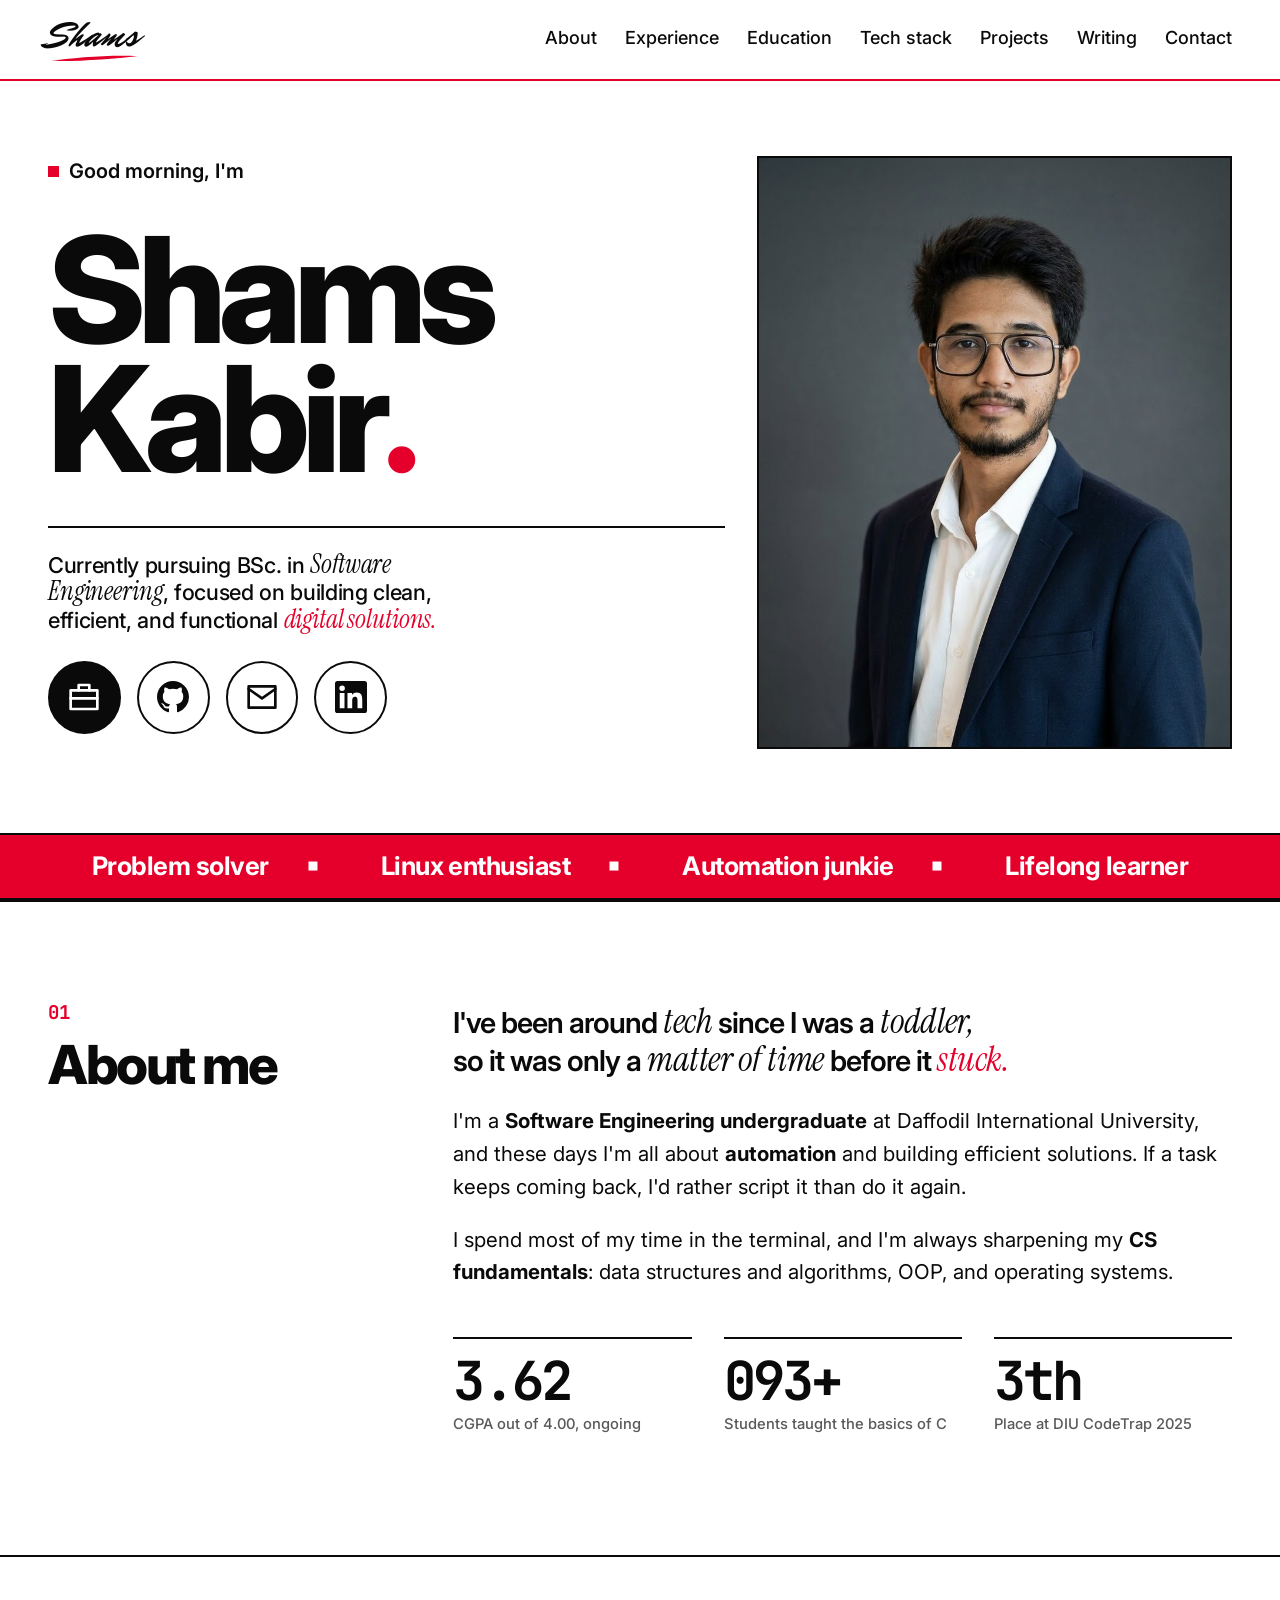
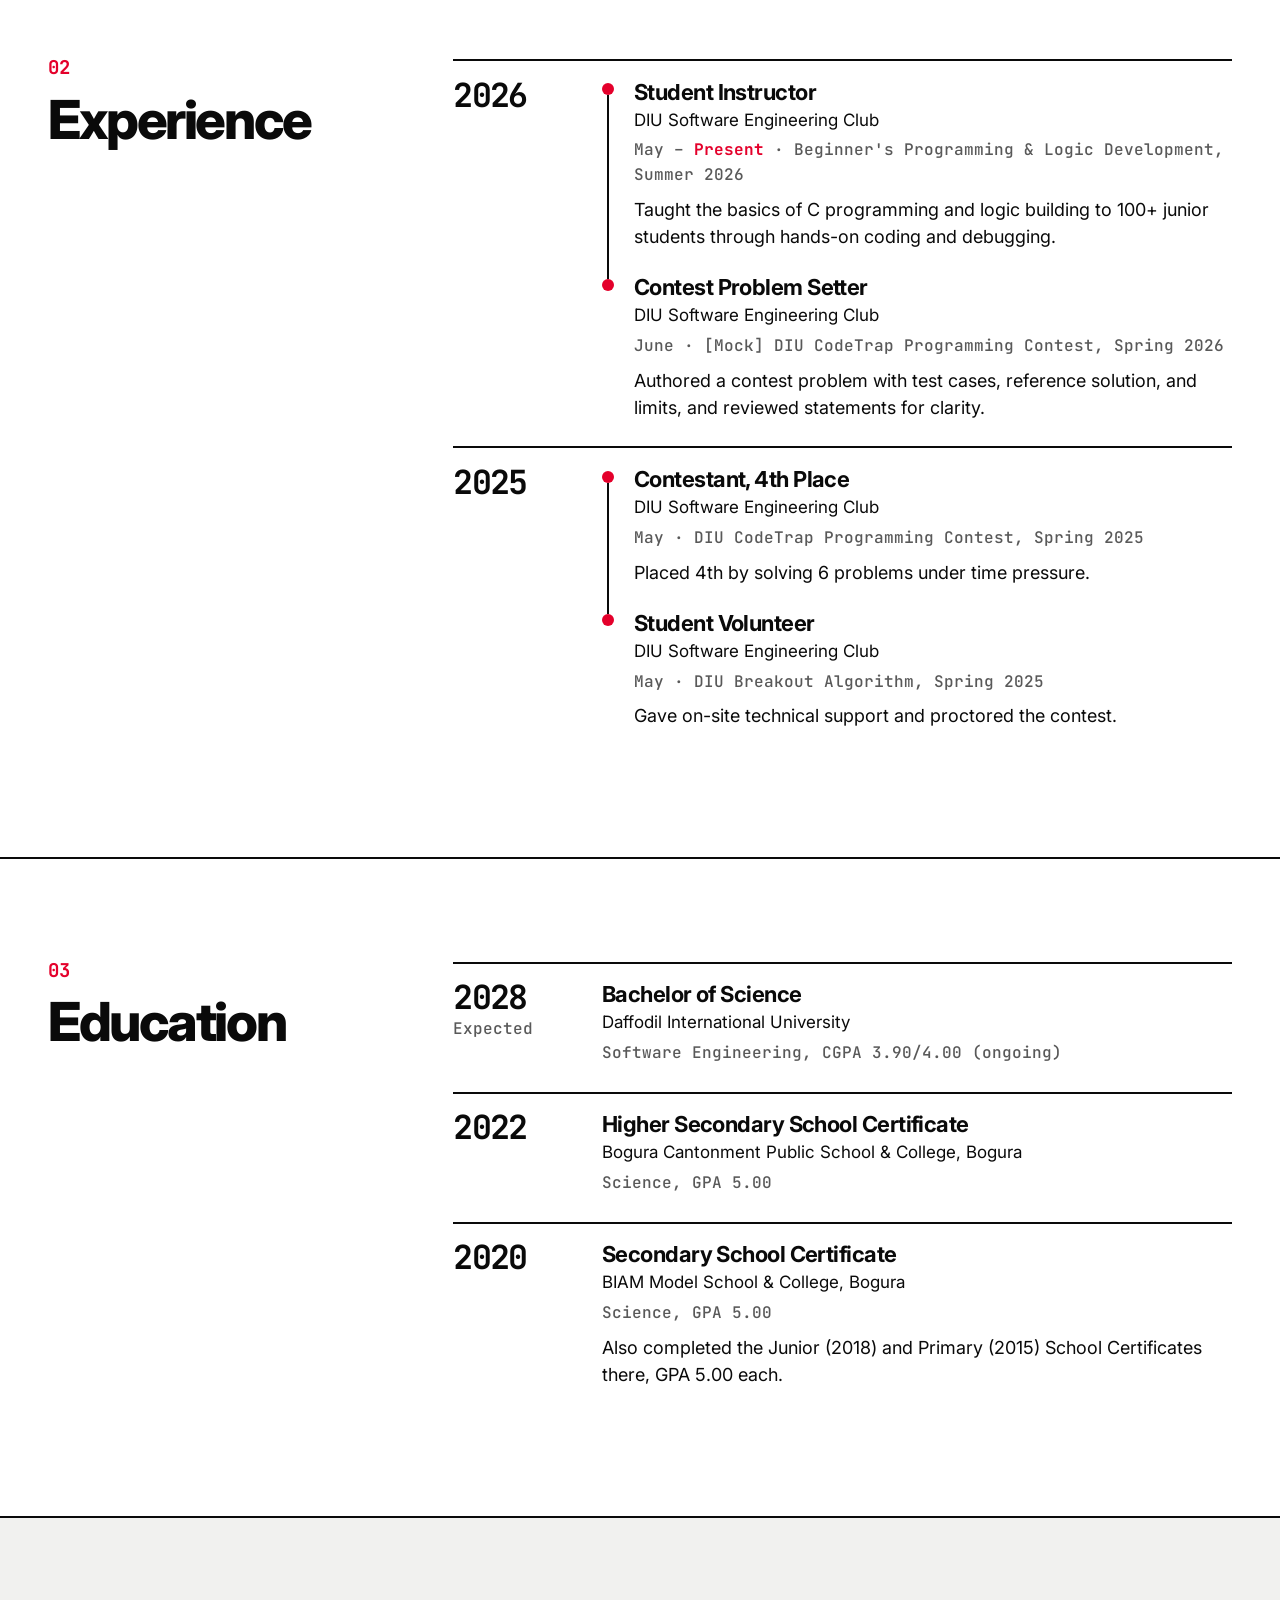
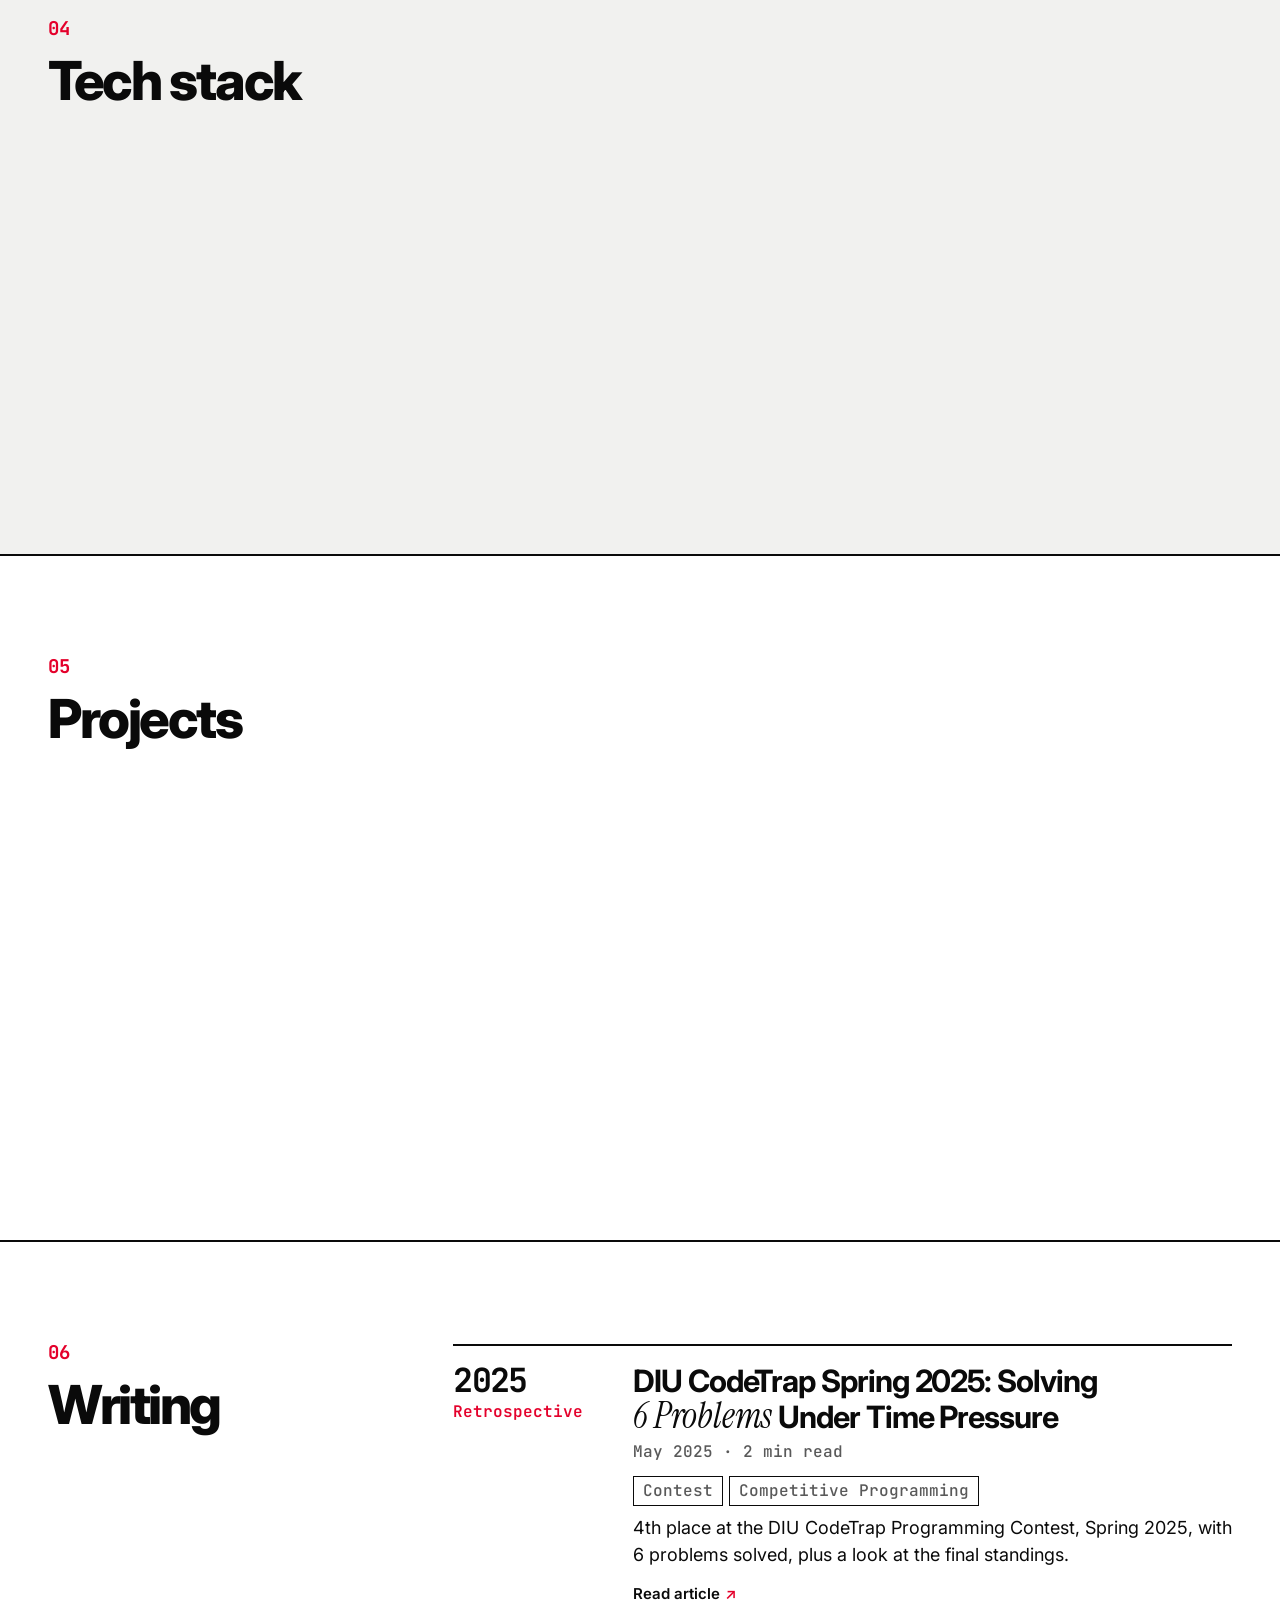
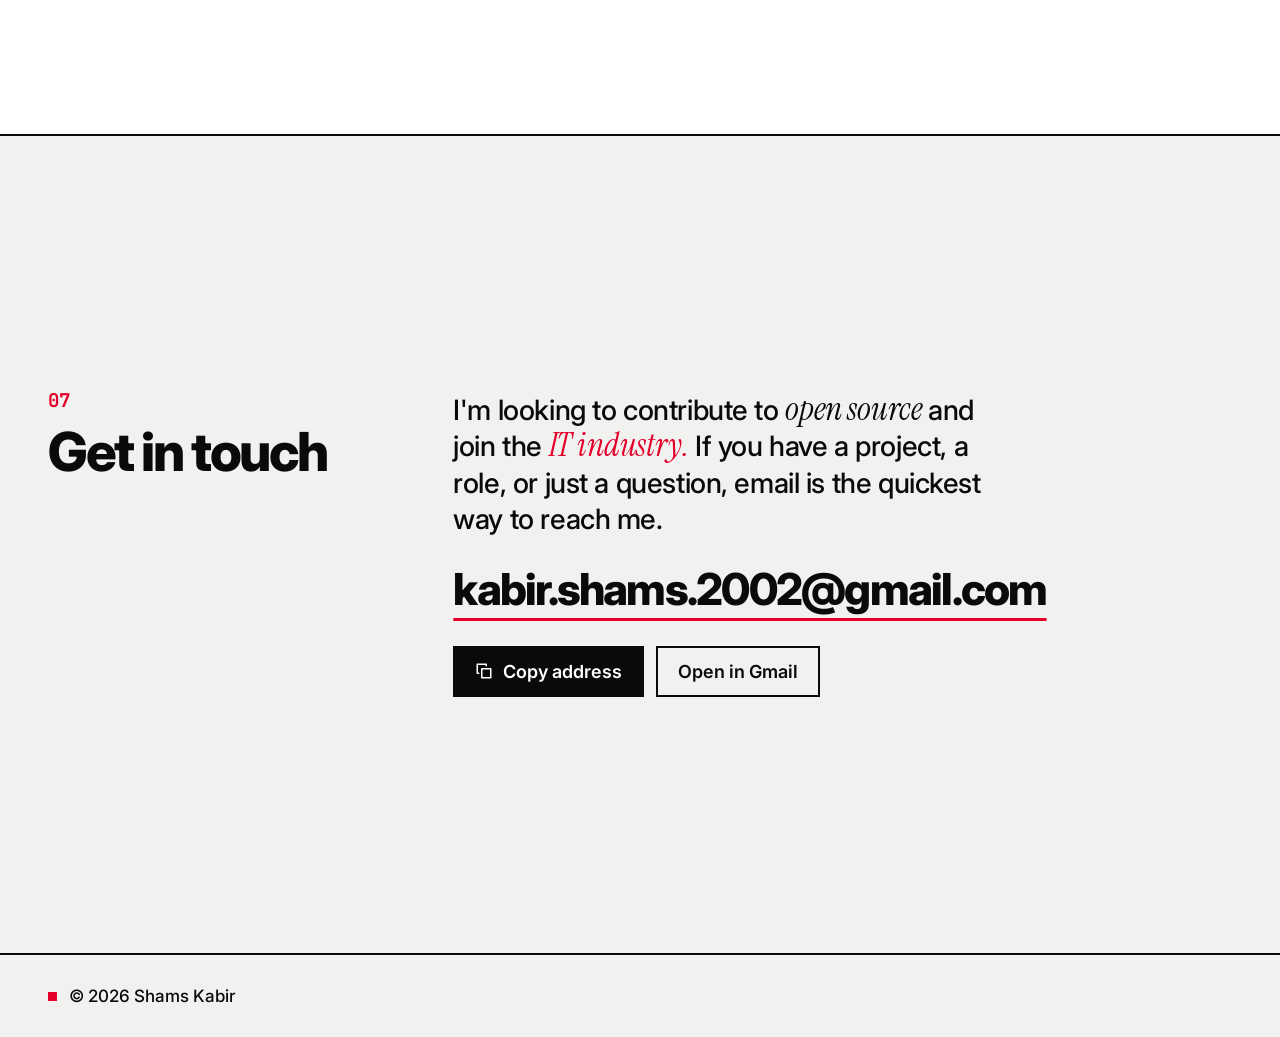
==== commit a3c195f7: "update" ====
--- a/index.html
+++ b/index.html
@@ -41,14 +41,14 @@
     <link rel="preconnect" href="https://fonts.googleapis.com">
     <link rel="preconnect" href="https://fonts.gstatic.com" crossorigin>
     <link
-        href="https://fonts.googleapis.com/css2?family=Inter:wght@400;500;600;700;800&family=Mr+Dafoe&family=JetBrains+Mono:wght@500;700&display=swap"
+        href="https://fonts.googleapis.com/css2?family=Inter:wght@400;500;600;700;800&family=Instrument+Serif:ital@1&family=Mr+Dafoe&family=JetBrains+Mono:wght@500;700&display=swap"
         rel="stylesheet">
     <link rel="stylesheet" href="style.css">
     <script type="application/ld+json">
     {
         "@context": "https://schema.org",
         "@type": "ProfilePage",
-        "dateModified": "2026-11-23T00:00:00+06:00",
+        "dateModified": "2026-11-25T00:00:00+06:00",
         "isPartOf": {
             "@type": "WebSite",
             "@id": "https://shams.swe.bd/#website",
@@ -142,8 +142,8 @@
                 </h1>
                 <div class="hero-foot">
                     <div>
-                        <p class="hero-lead">Currently pursuing BSc. in Software Engineering, focused on building
-                            clean, efficient, and functional digital solutions.</p>
+                        <p class="hero-lead">Currently pursuing BSc. in <em class="em-serif">Software Engineering</em>, focused on building
+                            clean, efficient, and functional <em class="em-serif em-red">digital solutions.</em></p>
                         <div class="hero-actions">
                             <a href="#projects" class="btn" title="View my work">
                                 <svg class="icon-svg" viewBox="0 0 24 24" fill="none" stroke="currentColor" stroke-width="2" stroke-linecap="round" stroke-linejoin="round" aria-hidden="true">
@@ -238,7 +238,7 @@
                                 <li>
                                     <h3>Student Instructor</h3>
                                     <p>DIU Software Engineering Club</p>
-                                    <p class="meta">May – Present · Beginner's Programming &amp; Logic Development, Summer 2026</p>
+                                    <p class="meta">May – <span class="now">Present</span> · Beginner's Programming &amp; Logic Development, Summer 2026</p>
                                     <p class="desc">Taught the basics of C programming and logic building to 100+ junior students through hands-on coding and debugging.</p>
                                 </li>
                                 <li>
@@ -335,8 +335,9 @@
                     <article class="entry writing-entry">
                         <div class="when">2025<small>Retrospective</small></div>
                         <div class="what">
-                            <h3><a href="/posts/diu-codetrap-2025.html" class="writing-title-link">DIU CodeTrap Spring 2025: Solving 6 Problems Under Time Pressure</a></h3>
-                            <p class="meta">May 2025 · 2 min read · [Contest] [Competitive Programming]</p>
+                            <h3><a href="/posts/diu-codetrap-2025.html" class="writing-title-link">DIU CodeTrap Spring 2025: Solving <em class="em-serif">6 Problems</em> Under Time Pressure</a></h3>
+                            <p class="meta">May 2025 · 2 min read</p>
+                            <ul class="stack writing-tags"><li>Contest</li><li>Competitive Programming</li></ul>
                             <p class="desc">4th place at the DIU CodeTrap Programming Contest, Spring 2025, with 6 problems solved, plus a look at the final standings.</p>
                             <div class="writing-links">
                                 <a href="/posts/diu-codetrap-2025.html" class="text-link-inline">Read article</a>
@@ -352,7 +353,7 @@
             <div class="wrap section-grid">
                 <h2 class="sec-title">Get in touch</h2>
                 <div class="contact-body">
-                    <p class="contact-lead">I'm looking to contribute to open source and join the IT industry. If you have a project, a role, or just a question, email is the quickest way to reach me.</p>
+                    <p class="contact-lead">I'm looking to contribute to <em class="em-serif">open source</em> and join the <em class="em-serif em-red">IT industry.</em> If you have a project, a role, or just a question, email is the quickest way to reach me.</p>
                     <a class="contact-email" href="mailto:kabir.shams.2002@gmail.com">kabir.shams.2002@gmail.com</a>
                     <div class="contact-actions">
                         <button type="button" class="btn" id="copyEmail" data-email="kabir.shams.2002@gmail.com">
--- a/style.css
+++ b/style.css
@@ -18,6 +18,7 @@
     --display: var(--sans);
     --mono: 'JetBrains Mono', ui-monospace, 'SFMono-Regular', Menlo, Consolas, monospace;   /* small labels only: section numbers, years, meta, stack */
     --logo: 'Mr Dafoe', 'Brush Script MT', cursive;   /* the "Shams" signature nav logo only */
+    --serif: 'Instrument Serif', 'Iowan Old Style', Georgia, 'Times New Roman', serif;   /* italic emphasis words in the About tagline only */
     --gutter: max(clamp(1.25rem, 4vw, 3rem), env(safe-area-inset-left, 0px));
     --section: clamp(4rem, 8vw, 7rem);
     --col-gap: 2rem;
@@ -287,16 +288,24 @@
 .about-body .tag-line { display: block; }   /* the tagline is two lines: "...as a toddler," then "so it was only..." */
 /* Wide enough column: each tagline line stays on one line, and the size follows the column so the longer second line always fits */
 @container (min-width: 640px) {
-    .about-body p:first-child { font-size: min(2.75rem, 3.8cqw); }
+    .about-body p:first-child { font-size: min(2.75rem, 3.7cqw); }
     .about-body .tag-line { white-space: nowrap; }
 }
 .about-body .accent { color: var(--accent); }   /* the one red word in the tagline, echoing the red full stop in the hero name */
-/* Tagline, Swiss editorial style: line A is a small uppercase JetBrains Mono label led by a red square (like the hero greeting), line B is the big Inter 800 statement with "matter of time" ruled in black and "stuck." in red. */
-.about-body .tag-a { font-family: var(--mono); font-size: clamp(0.8125rem, 0.4em, 1.25rem); font-weight: 500; letter-spacing: 0.04em; text-transform: uppercase; line-height: 1.4; color: var(--muted); margin-bottom: 0.9em; }
-.about-body .tag-a::before { content: ''; display: inline-block; width: 0.6em; height: 0.6em; margin-right: 0.7em; background: var(--accent); }
-.about-body .tag-a strong { font-weight: 700; color: var(--ink); }
-.about-body .tag-b { font-weight: 800; letter-spacing: -0.04em; color: var(--ink); }
-.about-body .tag-rule { text-decoration: underline; text-decoration-color: var(--ink); text-decoration-thickness: 0.07em; text-underline-offset: 0.14em; }
+/* Tagline, editorial style: both lines share one pattern. Inter 600 for the plain words, Instrument Serif italic (larger, optically matched) for the emphasis words; "stuck." is the one red word. */
+.about-body .tag-a, .about-body .tag-b { font-weight: 600; letter-spacing: -0.035em; line-height: 1.12; color: var(--ink); }
+.about-body .tag-a { margin-bottom: 0.1em; }
+.about-body .tag-a strong, .about-body .tag-rule, .about-body .tag-b .accent { font-family: var(--serif); font-style: italic; font-weight: 400; font-size: 1.22em; letter-spacing: -0.01em; line-height: 1; }
+.about-body .tag-rule { text-decoration: none; }
+/* Same serif-italic emphasis for the two lead sentences (hero and contact) only; kept slightly smaller than the tagline's so it sits calmly in running text */
+.em-serif { font-family: var(--serif); font-style: italic; font-weight: 400; font-size: 1.18em; letter-spacing: -0.005em; line-height: 1; }
+/* Red accents, used sparingly: the closing emphasis of each lead sentence (echoing "stuck." and the red full stop in the hero name), the "Present" of the current role, article links and bullets, and a red square before the footer line (echoing the hero greeting) */
+.em-red { color: var(--accent); }
+.entry .what .meta .now { color: var(--accent); font-weight: 700; }
+.article-body a { text-decoration-color: var(--accent); transition: color 0.15s; }
+.article-body a:hover { color: var(--accent); }
+.article-body li::marker { color: var(--accent); }
+footer p::before { content: ''; display: inline-block; width: 0.55em; height: 0.55em; margin-right: 0.7em; background: var(--accent); vertical-align: 0.04em; }
 .about-body strong { font-weight: 700; }
 
 .about-top { display: block; }
@@ -430,6 +439,11 @@
 .writing-entry { grid-template-columns: clamp(8rem, 20%, 10rem) 1fr; }
 .writing-entry .when small { overflow-wrap: anywhere; }   /* safety net for longer labels */
 .writing-entry .desc { text-align: justify; hyphens: auto; }   /* Writing text is justified; hyphens keep word gaps even (lang="en" is set on <html>) */
+/* Writing entry: a larger title (the serif-italic emphasis comes from .em-serif in the markup), the entry type in red, tags as the same outlined chips used for project stacks, and a red arrow on "Read article" */
+.writing-list .writing-entry h3 { font-size: clamp(1.3rem, 2.4vw, 2rem); line-height: 1.1; letter-spacing: -0.035em; }
+.writing-entry .when small { color: var(--accent); font-weight: 600; }
+.writing-tags { margin-top: 0.75rem; }
+.text-link-inline::after { color: var(--accent); }
 .writing-title-link {
     text-decoration: none;
     color: inherit;
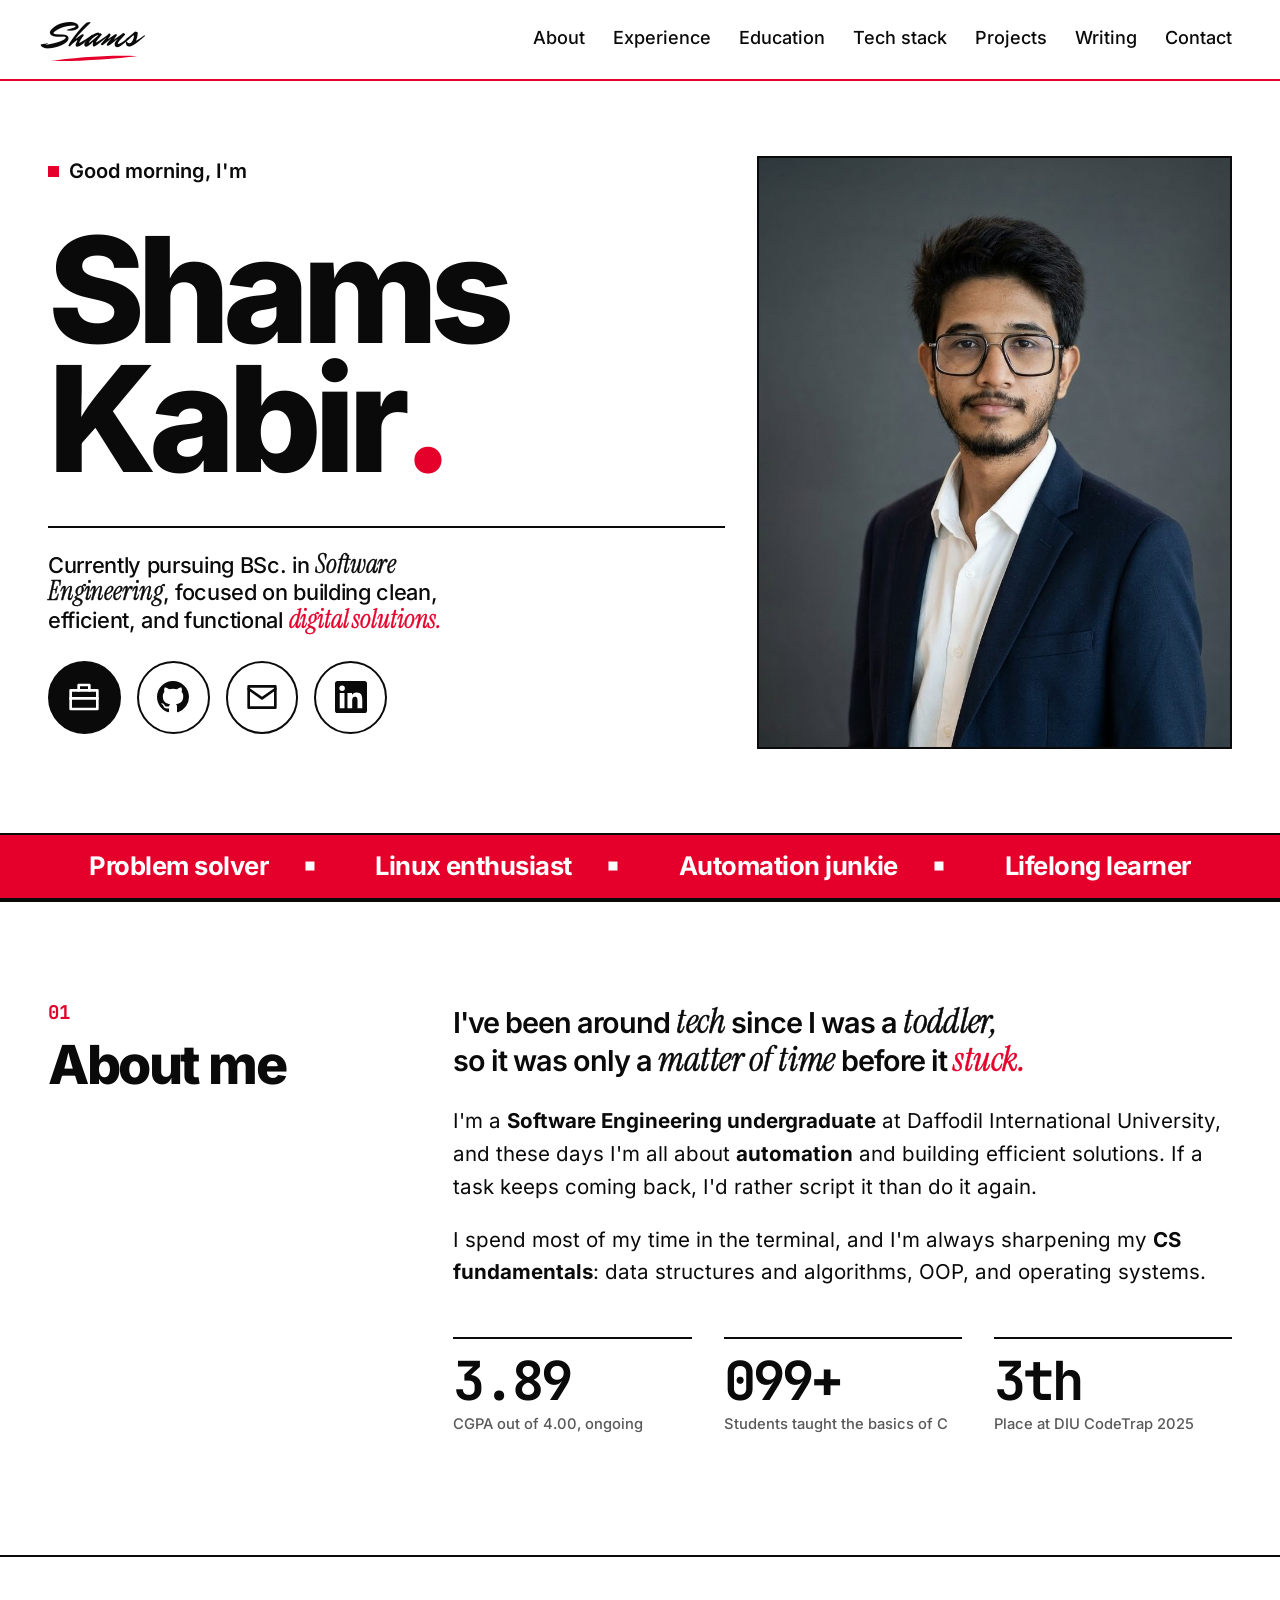
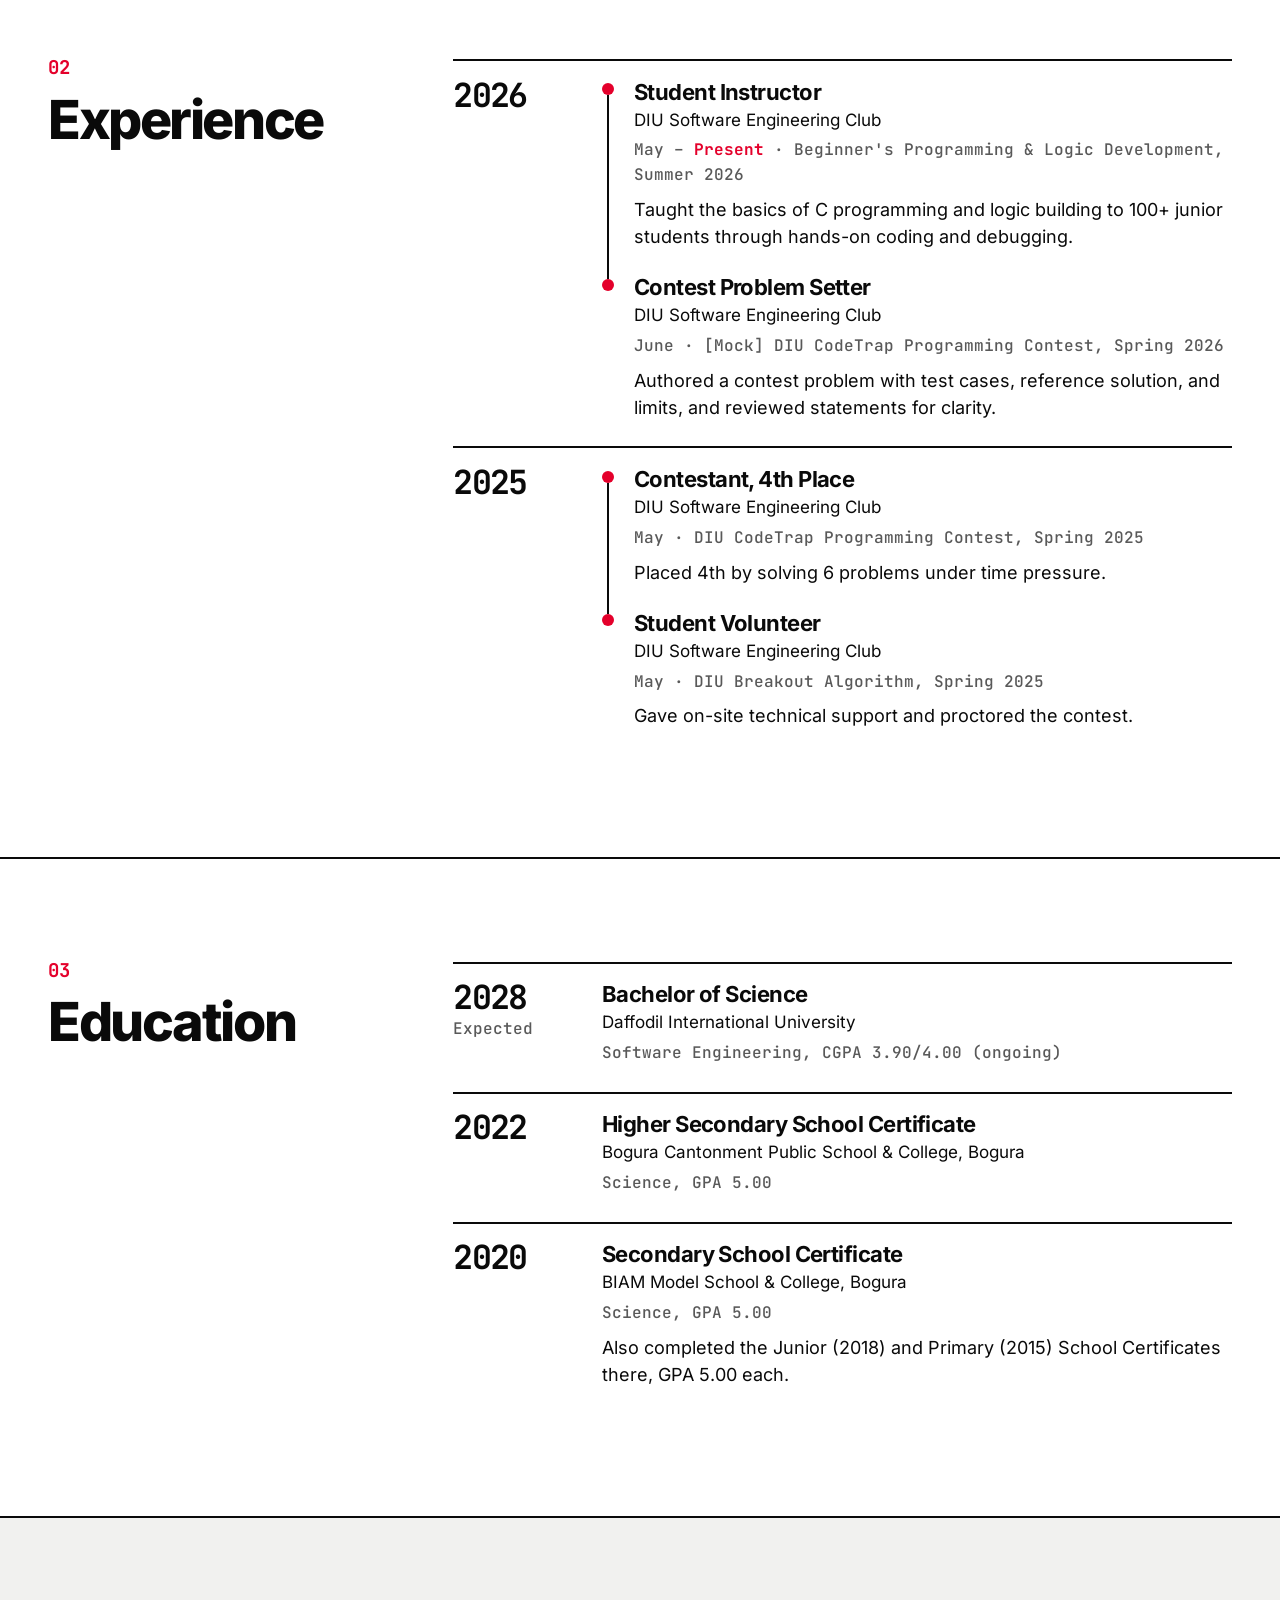
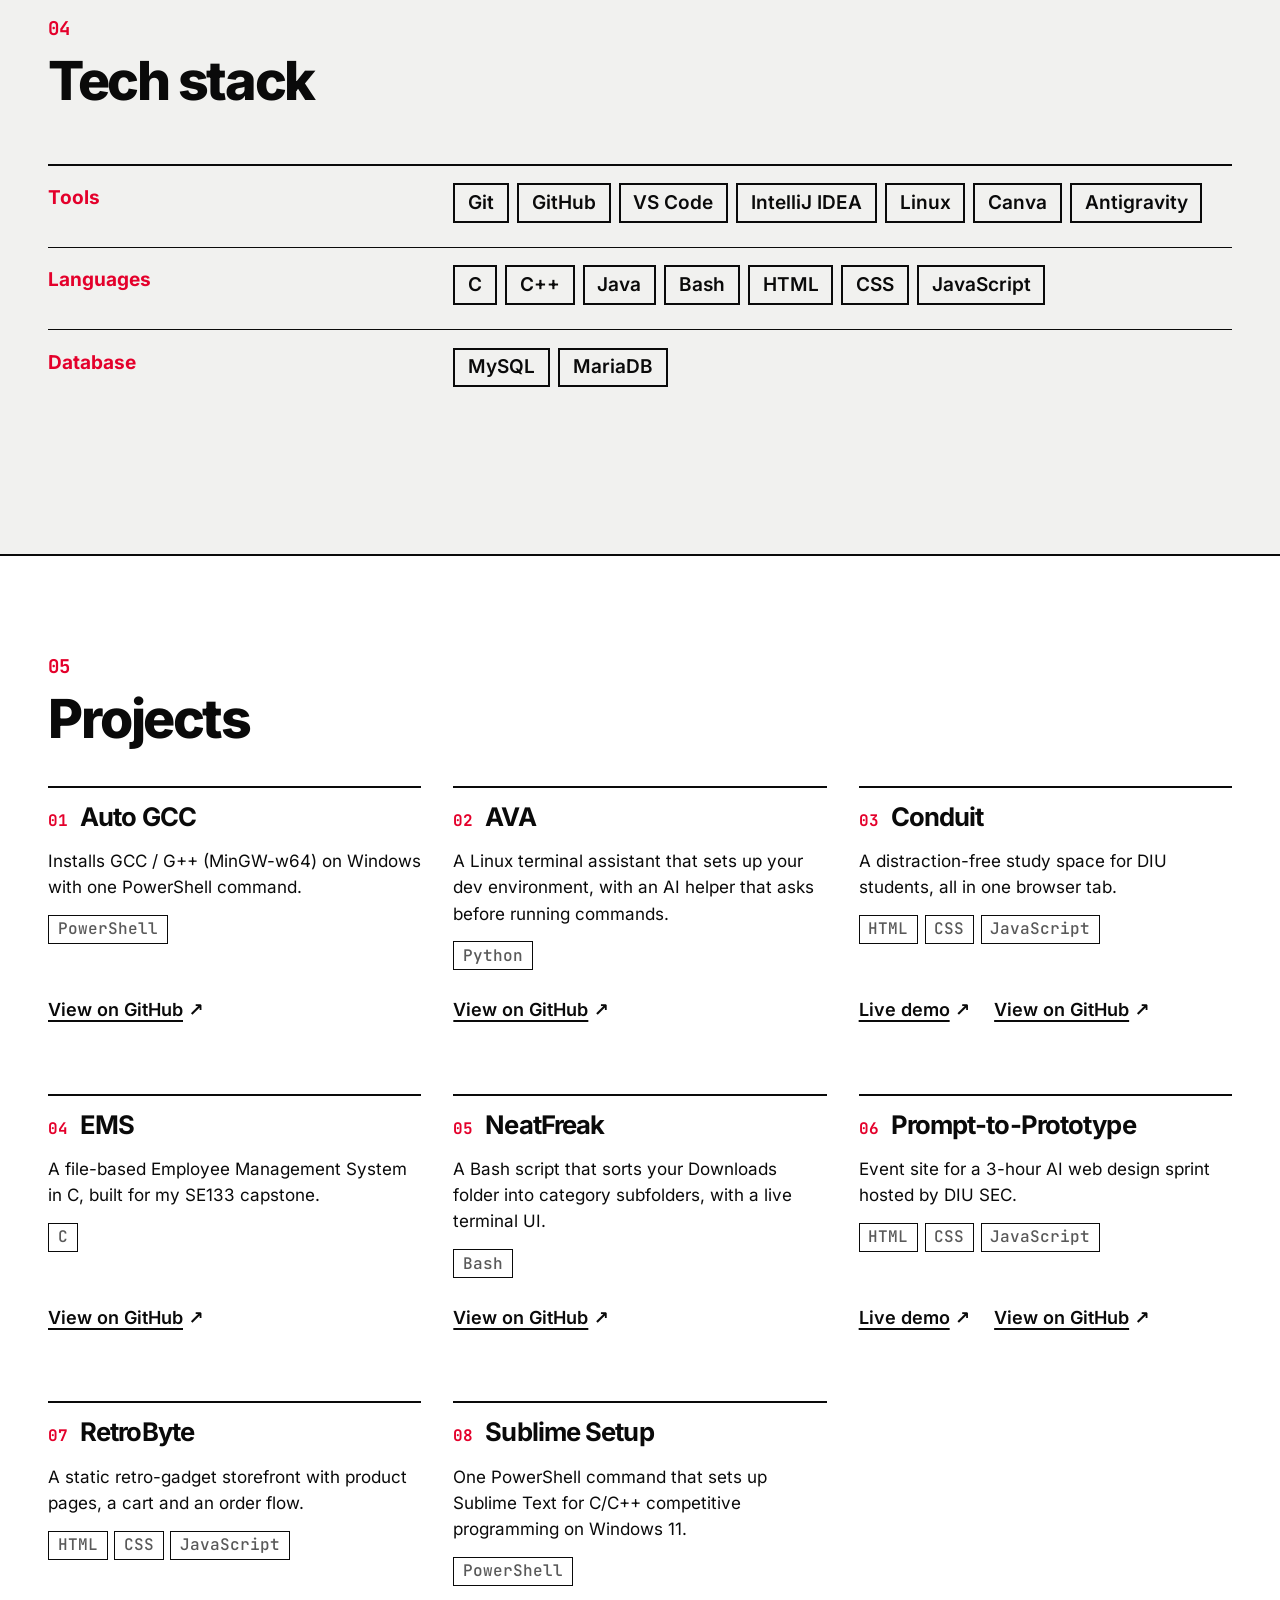
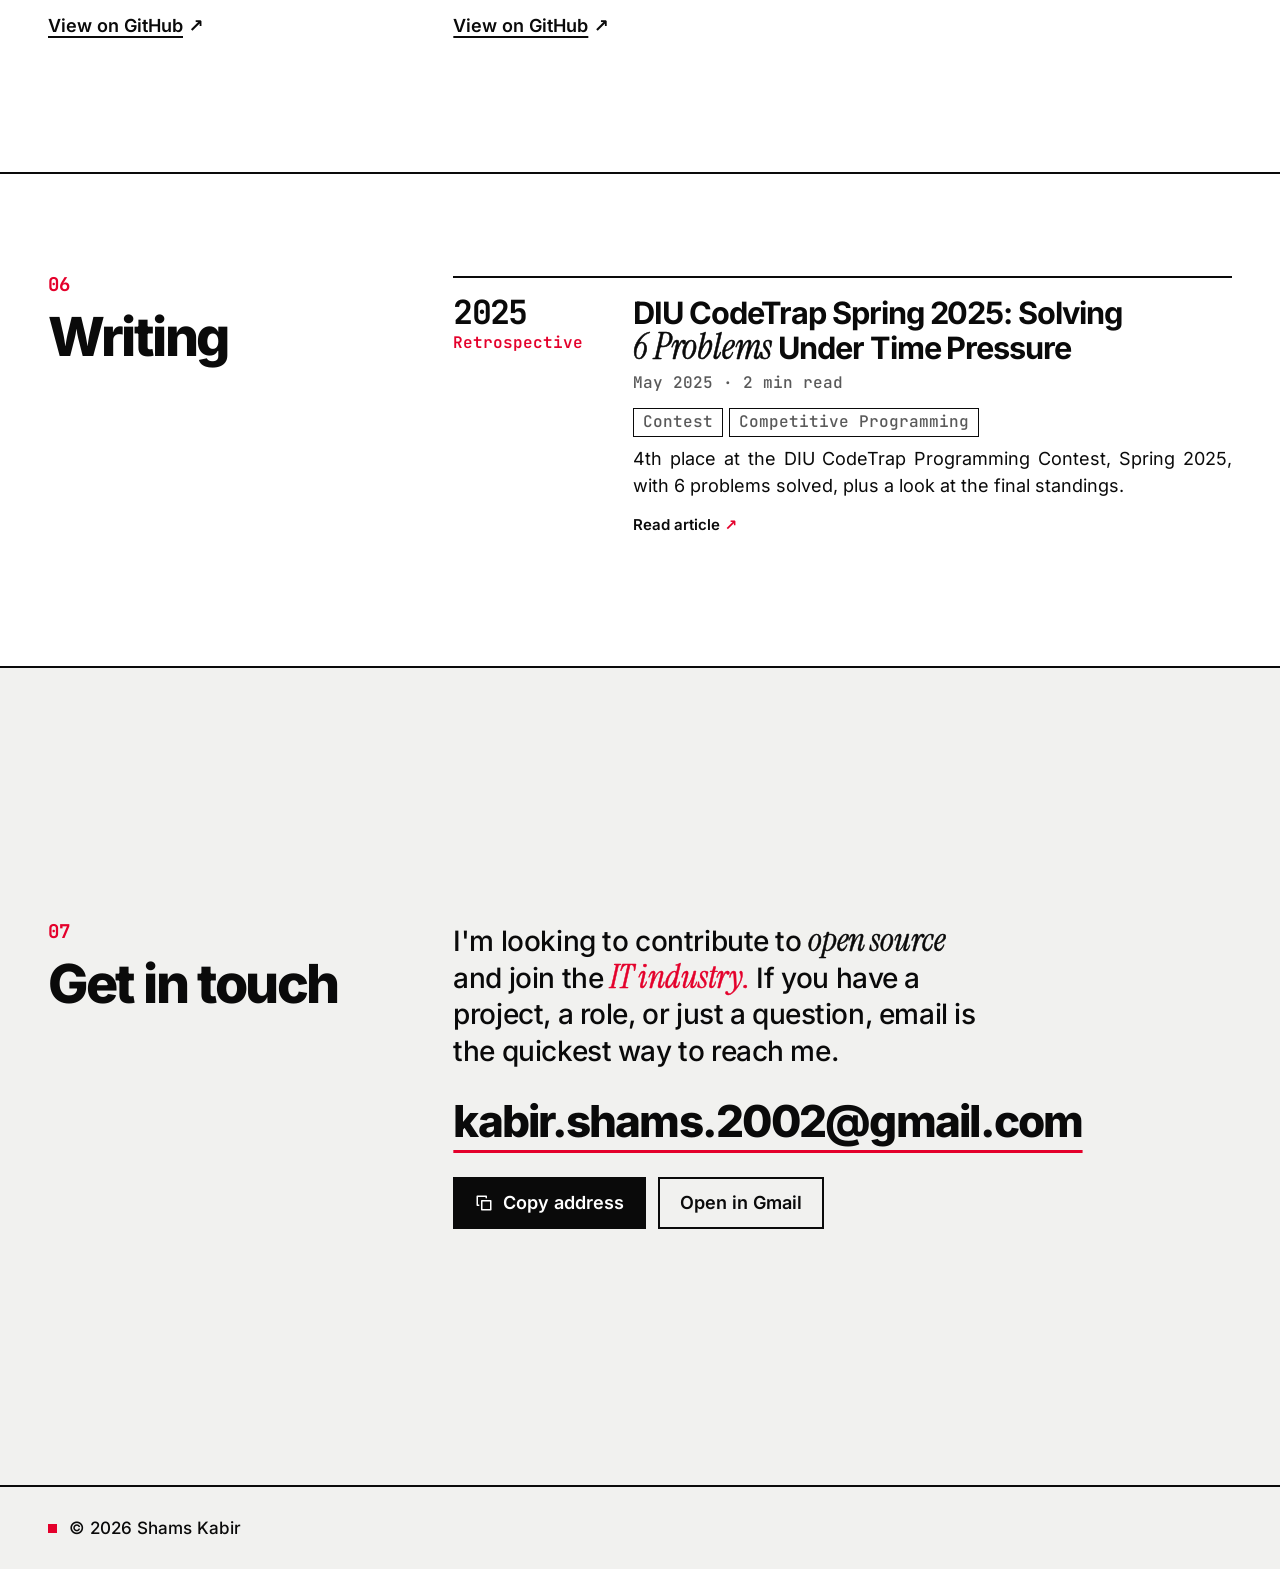
==== commit ad141ac5: "update" ====
--- a/index.html
+++ b/index.html
@@ -7,7 +7,6 @@
     <title>Shams Kabir — Portfolio</title>
     <meta name="description"
         content="Portfolio of Shams Kabir, a Software Engineering undergraduate at Daffodil International University building developer tools, automation scripts, and web projects.">
-    <meta name="keywords" content="Shams Kabir, Software Engineer, Portfolio, Developer, Automation, Linux, Arch Linux, Python, C, Bangladesh, Daffodil International University">
     <meta name="theme-color" content="#FFFFFF">
     <link rel="canonical" href="https://shams.swe.bd/">
     <link rel="alternate" hreflang="x-default" href="https://shams.swe.bd/">
@@ -24,25 +23,22 @@
     <meta property="og:url" content="https://shams.swe.bd/">
     <meta property="og:site_name" content="Shams Kabir">
     <meta property="og:locale" content="en_US">
-    <meta property="og:image" content="https://shams.swe.bd/og-image.png?v=3">
-    <meta property="og:image:width" content="1200">
-    <meta property="og:image:height" content="630">
-    <meta property="og:image:alt" content="Shams Kabir — Portfolio hero section">
+    <meta property="og:image" content="https://shams.swe.bd/Shams.jpg">
+    <meta property="og:image:width" content="800">
+    <meta property="og:image:height" content="1000">
+    <meta property="og:image:alt" content="Portrait of Shams Kabir in a navy blazer and white shirt">
     <meta name="twitter:card" content="summary_large_image">
     <meta name="twitter:title" content="Shams Kabir — Portfolio">
     <meta name="twitter:description"
         content="Software Engineering undergraduate at DIU building developer tools, automation scripts, and web projects.">
-    <meta name="twitter:image" content="https://shams.swe.bd/og-image.png?v=3">
-    <meta name="twitter:image:alt" content="Shams Kabir — Portfolio hero section">
+    <meta name="twitter:image" content="https://shams.swe.bd/Shams.jpg">
+    <meta name="twitter:image:alt" content="Portrait of Shams Kabir in a navy blazer and white shirt">
     <link rel="icon" href="/favicon.ico" sizes="48x48">
     <link rel="icon" href="/favicon.svg" type="image/svg+xml">
     <link rel="icon" href="/favicon-96x96.png" type="image/png" sizes="96x96">
     <link rel="apple-touch-icon" href="/apple-touch-icon.png">
-    <link rel="preconnect" href="https://fonts.googleapis.com">
-    <link rel="preconnect" href="https://fonts.gstatic.com" crossorigin>
-    <link
-        href="https://fonts.googleapis.com/css2?family=Inter:wght@400;500;600;700;800&family=Instrument+Serif:ital@1&family=Mr+Dafoe&family=JetBrains+Mono:wght@500;700&display=swap"
-        rel="stylesheet">
+    <link rel="image_src" href="https://shams.swe.bd/Shams.jpg">
+    <link rel="preload" href="/fonts/inter-latin-variable.woff2" as="font" type="font/woff2" crossorigin>
     <link rel="stylesheet" href="style.css">
     <script type="application/ld+json">
     {
@@ -54,6 +50,14 @@
             "@id": "https://shams.swe.bd/#website",
             "name": "Shams Kabir — Portfolio",
             "url": "https://shams.swe.bd/"
+        },
+        "primaryImageOfPage": {
+            "@type": "ImageObject",
+            "url": "https://shams.swe.bd/Shams.jpg",
+            "contentUrl": "https://shams.swe.bd/Shams.jpg",
+            "width": 800,
+            "height": 1000,
+            "caption": "Portrait of Shams Kabir"
         },
         "mainEntity": {
             "@type": "Person",
@@ -67,7 +71,8 @@
                 "url": "https://shams.swe.bd/Shams.jpg",
                 "contentUrl": "https://shams.swe.bd/Shams.jpg",
                 "width": 800,
-                "height": 1000
+                "height": 1000,
+                "caption": "Portrait of Shams Kabir"
             },
             "jobTitle": "Software Engineering Student",
             "description": "Software Engineering undergraduate at Daffodil International University building developer tools, automation scripts, and web projects.",
@@ -102,11 +107,7 @@
 </head>
 
 <body>
-    <div class="chrome-prompt" id="chromePrompt" role="region" aria-label="Open in Chrome" hidden>
-        <p>This site looks best in Chrome.</p>
-        <a href="#" class="chrome-open" id="chromeOpen">Open in Chrome</a>
-        <button type="button" class="chrome-close" id="chromeClose" aria-label="Dismiss">&times;</button>
-    </div>
+    <a class="skip-link" href="#top">Skip to content</a>
     <header>
         <nav>
             <a href="#top" class="logo" aria-label="Shams Kabir, back to top">
@@ -131,7 +132,7 @@
     </header>
     <div class="nav-overlay" id="navOverlay" aria-hidden="true"></div>
 
-    <main id="top">
+    <main id="top" tabindex="-1">
         <!-- Hero -->
         <section id="about" class="hero">
             <div class="wrap hero-grid">
@@ -313,7 +314,52 @@
                 <h2 class="sec-title">Tech stack</h2>
             </div>
             <dl class="skills">
-                <!-- Filled from Google Sheets (see script.js) -->
+                <!-- CONTENT:skills:start -->
+                <!-- Generated by build_content.py; do not edit by hand. -->
+                <div class="skill-row">
+                  <dt class="wrap">Tools</dt>
+                  <dd>
+                    <div class="track">
+                      <ul class="group">
+                        <li>Git</li>
+                        <li>GitHub</li>
+                        <li>VS Code</li>
+                        <li>IntelliJ IDEA</li>
+                        <li>Linux</li>
+                        <li>Canva</li>
+                        <li><abbr title="Google Antigravity">Antigravity</abbr></li>
+                      </ul>
+                    </div>
+                  </dd>
+                </div>
+                <div class="skill-row">
+                  <dt class="wrap">Languages</dt>
+                  <dd>
+                    <div class="track">
+                      <ul class="group">
+                        <li>C</li>
+                        <li>C++</li>
+                        <li>Java</li>
+                        <li>Bash</li>
+                        <li>HTML</li>
+                        <li>CSS</li>
+                        <li>JavaScript</li>
+                      </ul>
+                    </div>
+                  </dd>
+                </div>
+                <div class="skill-row">
+                  <dt class="wrap">Database</dt>
+                  <dd>
+                    <div class="track">
+                      <ul class="group">
+                        <li>MySQL</li>
+                        <li>MariaDB</li>
+                      </ul>
+                    </div>
+                  </dd>
+                </div>
+                <!-- CONTENT:skills:end -->
             </dl>
         </section>
 
@@ -322,7 +368,137 @@
             <div class="wrap section-grid">
                 <h2 class="sec-title">Projects</h2>
                 <div class="list">
-                    <!-- Filled from Google Sheets (see script.js) -->
+                    <!-- CONTENT:projects:start -->
+                    <!-- Generated by build_content.py; do not edit by hand. -->
+                    <article class="project">
+                      <div class="project-head">
+                        <span class="project-index">01</span>
+                        <h3>Auto GCC</h3>
+                      </div>
+                      <div class="project-info">
+                        <p class="project-desc">Installs GCC / G++ (MinGW-w64) on Windows with one PowerShell command.</p>
+                        <ul class="stack">
+                          <li>PowerShell</li>
+                        </ul>
+                        <div class="project-links">
+                          <a href="https://github.com/shams-27/Auto-GCC" target="_blank" rel="noopener">View on GitHub</a>
+                        </div>
+                      </div>
+                    </article>
+                    <article class="project">
+                      <div class="project-head">
+                        <span class="project-index">02</span>
+                        <h3>AVA</h3>
+                      </div>
+                      <div class="project-info">
+                        <p class="project-desc">A Linux terminal assistant that sets up your dev environment, with an AI helper that asks before running commands.</p>
+                        <ul class="stack">
+                          <li>Python</li>
+                        </ul>
+                        <div class="project-links">
+                          <a href="https://github.com/shams-27/AVA" target="_blank" rel="noopener">View on GitHub</a>
+                        </div>
+                      </div>
+                    </article>
+                    <article class="project">
+                      <div class="project-head">
+                        <span class="project-index">03</span>
+                        <h3>Conduit</h3>
+                      </div>
+                      <div class="project-info">
+                        <p class="project-desc">A distraction-free study space for DIU students, all in one browser tab.</p>
+                        <ul class="stack">
+                          <li>HTML</li>
+                          <li>CSS</li>
+                          <li>JavaScript</li>
+                        </ul>
+                        <div class="project-links">
+                          <a href="https://shams-27.github.io/conduit" target="_blank" rel="noopener">Live demo</a>
+                          <a href="https://github.com/shams-27/conduit" target="_blank" rel="noopener">View on GitHub</a>
+                        </div>
+                      </div>
+                    </article>
+                    <article class="project">
+                      <div class="project-head">
+                        <span class="project-index">04</span>
+                        <h3>EMS</h3>
+                      </div>
+                      <div class="project-info">
+                        <p class="project-desc">A file-based Employee Management System in C, built for my SE133 capstone.</p>
+                        <ul class="stack">
+                          <li>C</li>
+                        </ul>
+                        <div class="project-links">
+                          <a href="https://github.com/shams-27/EmployeeManagementSystem" target="_blank" rel="noopener">View on GitHub</a>
+                        </div>
+                      </div>
+                    </article>
+                    <article class="project">
+                      <div class="project-head">
+                        <span class="project-index">05</span>
+                        <h3>NeatFreak</h3>
+                      </div>
+                      <div class="project-info">
+                        <p class="project-desc">A Bash script that sorts your Downloads folder into category subfolders, with a live terminal UI.</p>
+                        <ul class="stack">
+                          <li>Bash</li>
+                        </ul>
+                        <div class="project-links">
+                          <a href="https://github.com/shams-27/NeatFreak" target="_blank" rel="noopener">View on GitHub</a>
+                        </div>
+                      </div>
+                    </article>
+                    <article class="project">
+                      <div class="project-head">
+                        <span class="project-index">06</span>
+                        <h3>Prompt-to-Prototype</h3>
+                      </div>
+                      <div class="project-info">
+                        <p class="project-desc">Event site for a 3-hour AI web design sprint hosted by DIU SEC.</p>
+                        <ul class="stack">
+                          <li>HTML</li>
+                          <li>CSS</li>
+                          <li>JavaScript</li>
+                        </ul>
+                        <div class="project-links">
+                          <a href="https://shams-27.github.io/prompt-to-prototype/" target="_blank" rel="noopener">Live demo</a>
+                          <a href="https://github.com/shams-27/prompt-to-prototype" target="_blank" rel="noopener">View on GitHub</a>
+                        </div>
+                      </div>
+                    </article>
+                    <article class="project">
+                      <div class="project-head">
+                        <span class="project-index">07</span>
+                        <h3>RetroByte</h3>
+                      </div>
+                      <div class="project-info">
+                        <p class="project-desc">A static retro-gadget storefront with product pages, a cart and an order flow.</p>
+                        <ul class="stack">
+                          <li>HTML</li>
+                          <li>CSS</li>
+                          <li>JavaScript</li>
+                        </ul>
+                        <div class="project-links">
+                          <a href="https://github.com/shams-27/retrobyte" target="_blank" rel="noopener">View on GitHub</a>
+                        </div>
+                      </div>
+                    </article>
+                    <article class="project">
+                      <div class="project-head">
+                        <span class="project-index">08</span>
+                        <h3>Sublime Setup</h3>
+                      </div>
+                      <div class="project-info">
+                        <p class="project-desc">One PowerShell command that sets up Sublime Text for C/C++ competitive programming on Windows 11.</p>
+                        <ul class="stack">
+                          <li>PowerShell</li>
+                        </ul>
+                        <div class="project-links">
+                          <a href="https://github.com/shams-27/sublime-setup" target="_blank" rel="noopener">View on GitHub</a>
+                        </div>
+                      </div>
+                    </article>
+                    <!-- CONTENT:projects:end -->
                 </div>
             </div>
         </section>
--- a/style.css
+++ b/style.css
@@ -1,3 +1,34 @@
+/* Self-hosted fonts (woff2, latin subset). Licences are in fonts/LICENSE-*.txt.
+   Inter and JetBrains Mono are variable files, so one request covers every weight used. */
+@font-face {
+    font-family: 'Inter';
+    font-style: normal;
+    font-weight: 100 900;
+    font-display: swap;
+    src: url('/fonts/inter-latin-variable.woff2') format('woff2');
+}
+@font-face {
+    font-family: 'JetBrains Mono';
+    font-style: normal;
+    font-weight: 100 800;
+    font-display: swap;
+    src: url('/fonts/jetbrains-mono-latin-variable.woff2') format('woff2');
+}
+@font-face {
+    font-family: 'Instrument Serif';
+    font-style: italic;
+    font-weight: 400;
+    font-display: swap;
+    src: url('/fonts/instrument-serif-italic-latin.woff2') format('woff2');
+}
+@font-face {
+    font-family: 'Mr Dafoe';
+    font-style: normal;
+    font-weight: 400;
+    font-display: swap;
+    src: url('/fonts/mr-dafoe-latin.woff2') format('woff2');
+}
+
 /* Swiss Style (International Typographic Style): one grotesque typeface, a 12-column grid,
    flush-left ragged-right text, ruled structure, black on white with a single red accent.
    No shadows, no radius, no rotation, no decoration. */
@@ -68,6 +99,19 @@
 p { text-wrap: pretty; }
 a { color: inherit; text-decoration-thickness: 2px; text-underline-offset: 0.2em; }
 :focus-visible { outline: 3px solid var(--accent); outline-offset: 3px; }
+.skip-link {
+    position: fixed;
+    top: 0;
+    left: 0;
+    z-index: 120;
+    translate: 0 -120%;
+    padding: 0.75rem var(--gutter);
+    background: var(--black);
+    color: var(--on);
+    font-weight: 700;
+}
+.skip-link:focus-visible { translate: 0 0; }
+main:focus { outline: none; }
 
 .wrap { max-width: 1400px; margin-inline: auto; padding-inline: var(--gutter); }
 
@@ -123,7 +167,7 @@
 }
 .nav-links a:hover { color: var(--accent); border-bottom-color: var(--accent); }
 /* Current section (set from script.js). Declared before the mobile menu rules so the menu's hover fill still wins */
-.nav-links a[aria-current="true"] { color: var(--accent); border-bottom-color: var(--accent); }
+.nav-links a[aria-current] { color: var(--accent); border-bottom-color: var(--accent); }
 
 .nav-toggle {
     display: none;
@@ -295,10 +339,10 @@
 /* Tagline, editorial style: both lines share one pattern. Inter 600 for the plain words, Instrument Serif italic (larger, optically matched) for the emphasis words; "stuck." is the one red word. */
 .about-body .tag-a, .about-body .tag-b { font-weight: 600; letter-spacing: -0.035em; line-height: 1.12; color: var(--ink); }
 .about-body .tag-a { margin-bottom: 0.1em; }
-.about-body .tag-a strong, .about-body .tag-rule, .about-body .tag-b .accent { font-family: var(--serif); font-style: italic; font-weight: 400; font-size: 1.22em; letter-spacing: -0.01em; line-height: 1; }
+.about-body .tag-a strong, .about-body .tag-rule, .about-body .tag-b .accent { font-family: var(--serif); font-style: italic; font-weight: 400; font-size: 1.22em; letter-spacing: -0.01em; line-height: 1; -webkit-text-stroke: 0.015em currentColor; }
 .about-body .tag-rule { text-decoration: none; }
 /* Same serif-italic emphasis for the two lead sentences (hero and contact) only; kept slightly smaller than the tagline's so it sits calmly in running text */
-.em-serif { font-family: var(--serif); font-style: italic; font-weight: 400; font-size: 1.18em; letter-spacing: -0.005em; line-height: 1; }
+.em-serif { font-family: var(--serif); font-style: italic; font-weight: 400; font-size: 1.18em; letter-spacing: -0.005em; line-height: 1; -webkit-text-stroke: 0.015em currentColor; }   /* Instrument Serif has one weight; the stroke thickens it */
 /* Red accents, used sparingly: the closing emphasis of each lead sentence (echoing "stuck." and the red full stop in the hero name), the "Present" of the current role, article links and bullets, and a red square before the footer line (echoing the hero greeting) */
 .em-red { color: var(--accent); }
 .entry .what .meta .now { color: var(--accent); font-weight: 700; }
@@ -392,6 +436,23 @@
     }
     .skill-row li.has-icon:hover::after { visibility: visible; }
 }
+/* Touch devices have no hover, so show the name under the icon instead of hiding it in a tooltip. */
+@media (hover: none) {
+    .skill-row li.has-icon {
+        flex-direction: column;
+        align-items: center;
+        gap: 0.4rem;
+        border-radius: 0;
+    }
+    .skill-row li.has-icon::after {
+        content: attr(data-name);
+        font-size: var(--font-size-xs);
+        font-weight: 600;
+        line-height: 1.1;
+        text-align: center;
+        white-space: normal;
+    }
+}
 .skill-row li img { display: block; width: 28px; height: 28px; }
 .skill-row li img.icon-round { border-radius: 22%; }   /* square logos (JS, TS): rounded corners to sit inside the circular chip */
 /* Colour icons: no black fill or invert on hover (it would hide the dark glyphs); the chip border turns the accent red instead. Specificity beats the generic chip hover and the motion-block sweep. */
@@ -653,24 +714,6 @@
 .back-to-top:hover { background: var(--accent); }
 .back-to-top svg { width: 18px; height: 18px; }
 
-/* "Open in Chrome" prompt (Xiaomi / Redmi browser only; see script.js) */
-.chrome-prompt {
-    position: relative;
-    z-index: 110;
-    display: flex;
-    align-items: center;
-    gap: 0.75rem;
-    padding: 0.6rem var(--gutter);
-    background: var(--black);
-    color: var(--on);
-    font-size: 0.9375rem;
-    font-weight: 500;
-}
-.chrome-prompt[hidden] { display: none; }
-.chrome-prompt p { flex: 1; }
-.chrome-open { padding: 0.35rem 0.8rem; font-weight: 700; text-decoration: none; background: var(--accent); color: var(--on); }
-.chrome-close { width: 2rem; height: 2rem; font-size: 1.4rem; line-height: 1; background: transparent; color: var(--on); border: 2px solid var(--on); cursor: pointer; }
-
 /* Stacked sections: each section pins in place and the next one slides over it.
    A section taller than the screen pins when its bottom edge reaches the bottom of the screen.
    --h (section height) and --hdr (header height) are set from script.js. */
@@ -683,7 +726,7 @@
 main > .strip { position: relative; }
 #tech-stack, #skills, #contact { background-color: var(--bar); }
 
-/* Layout stability: Skills and Projects are filled from Google Sheets after load */
+/* Layout stability: static fallbacks are in the HTML, then Sheets refresh them on load */
 #projects .list { min-height: 22rem; }
 #tech-stack .skills, #skills .skills { min-height: 18rem; }
 
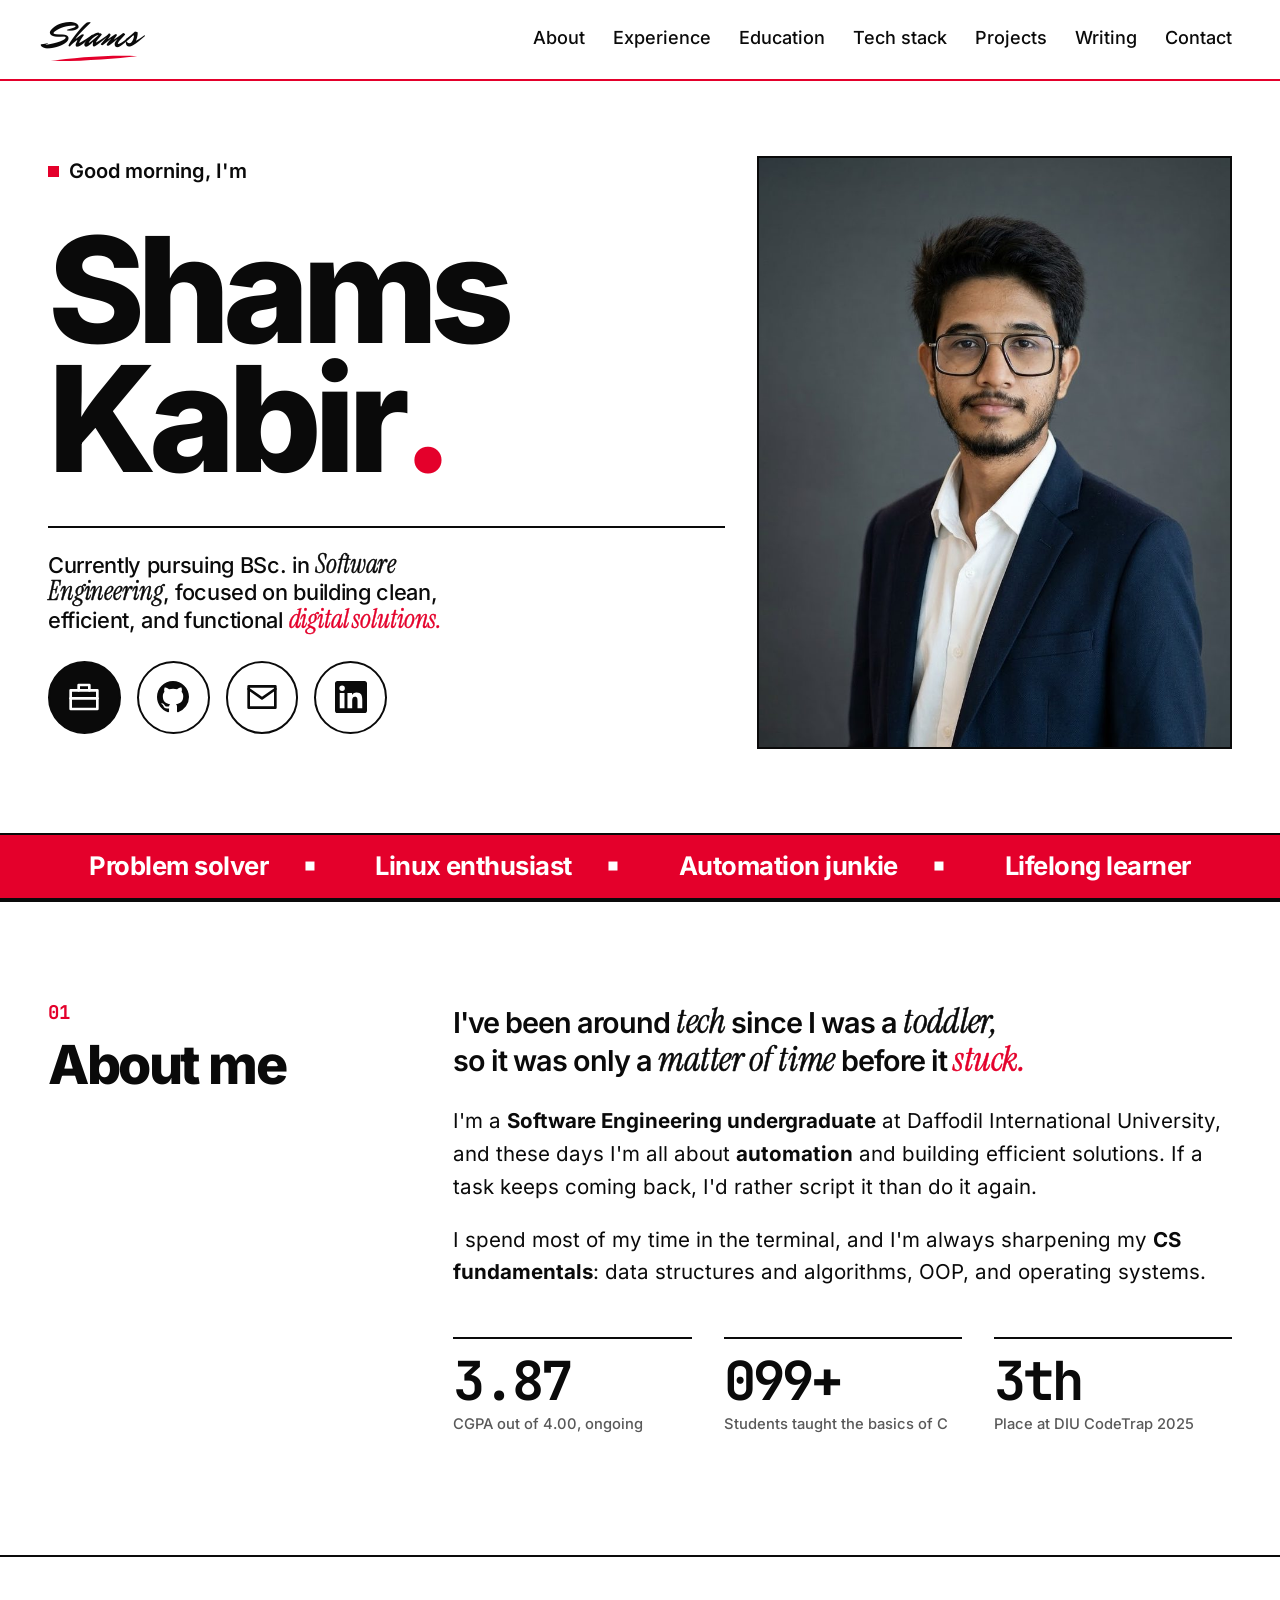
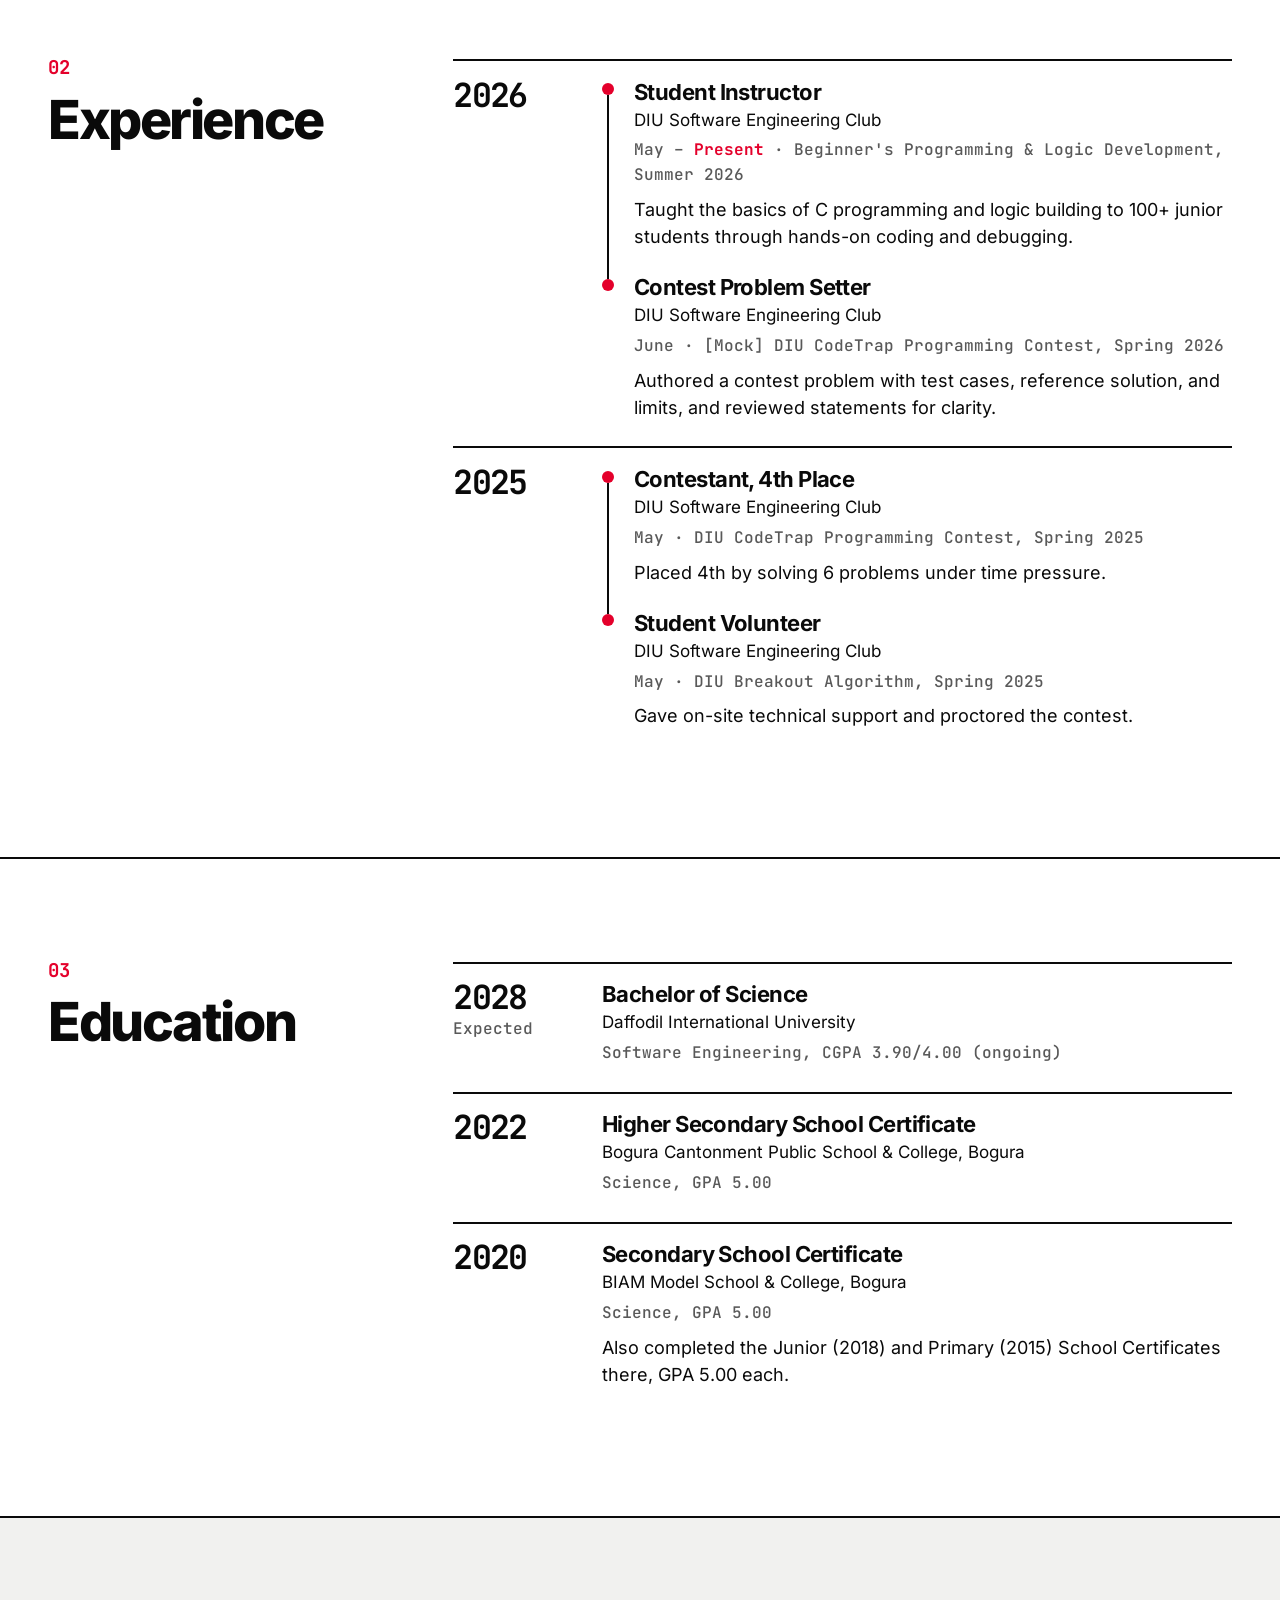
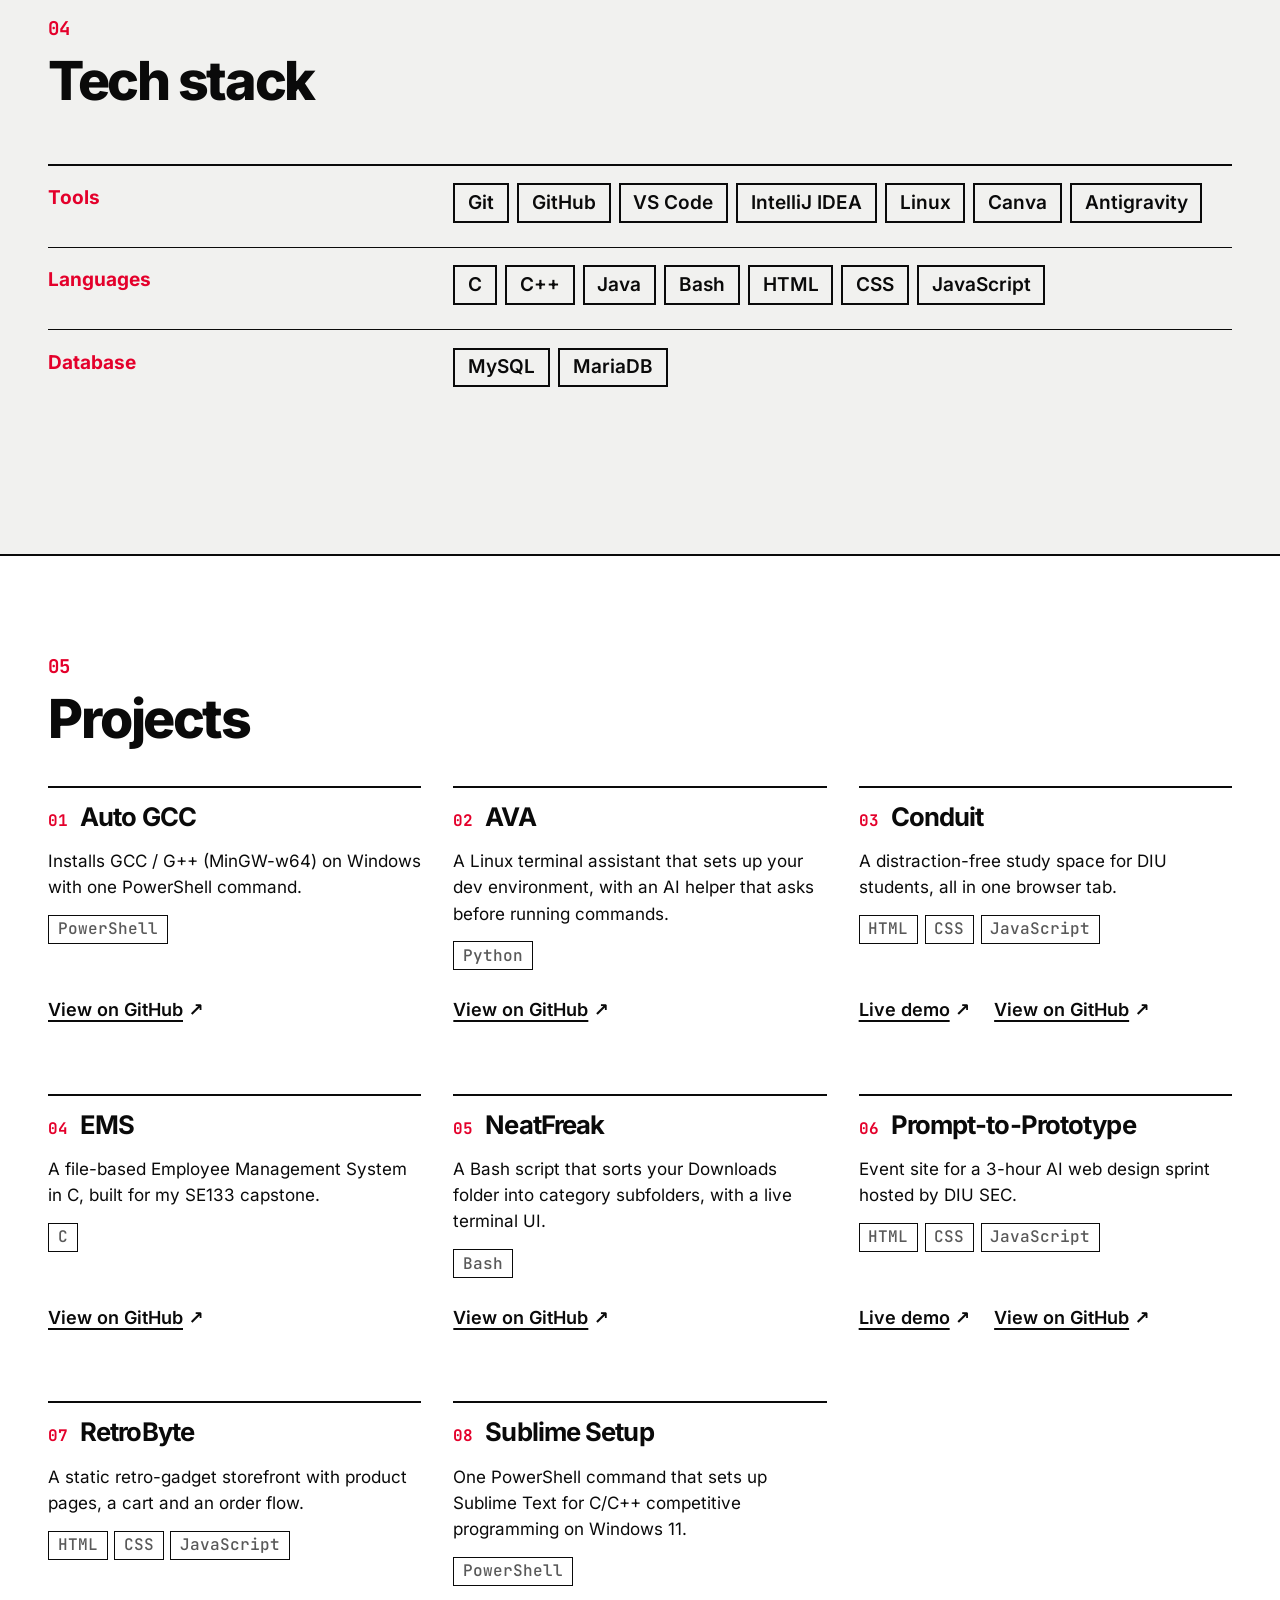
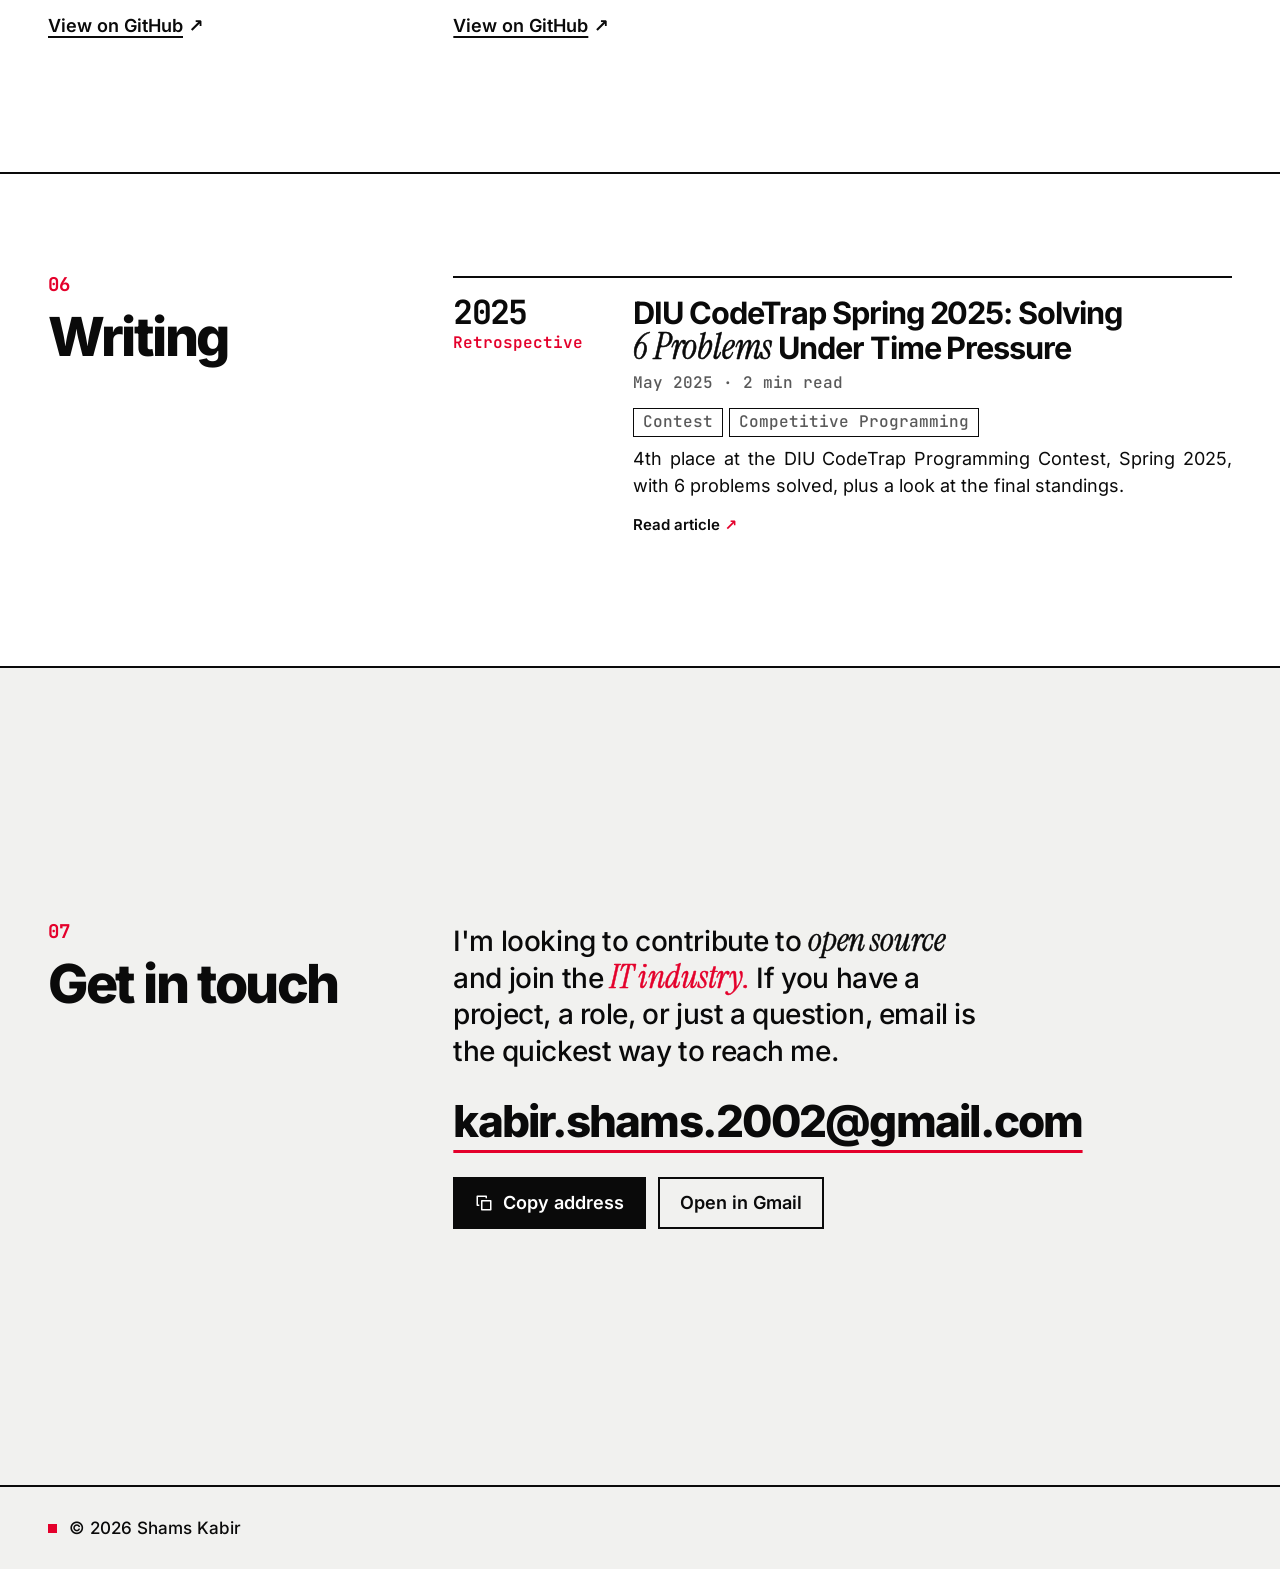
==== commit a686b6c7: "update" ====
--- a/index.html
+++ b/index.html
@@ -123,7 +123,7 @@
                     <li><a href="#writing">Writing</a></li>
                     <li><a href="#contact">Contact</a></li>
                 </ul>
-                <button class="nav-toggle" id="navToggle" aria-label="Toggle navigation menu" aria-expanded="false"
+                <button class="nav-toggle" id="navToggle" aria-label="Open navigation menu" aria-expanded="false"
                     aria-controls="navLinks">
                     <span></span><span></span><span></span>
                 </button>
--- a/style.css
+++ b/style.css
@@ -386,7 +386,7 @@
 .entry { display: grid; grid-template-columns: clamp(5.5rem, 16%, 9rem) 1fr; column-gap: 1.5rem; padding: 1.1rem 0 1.6rem; }
 .when { font-family: var(--mono); font-size: clamp(1.5rem, 2.6vw, 2.25rem); font-weight: 700; line-height: 1; letter-spacing: -0.05em; font-variant-numeric: tabular-nums lining-nums; }
 .when small { display: block; margin-top: 0.4rem; font-size: 0.8125rem; font-weight: 500; letter-spacing: 0; color: var(--muted); }
-.entry h3 { font-size: 1.375rem; font-weight: 700; line-height: 1.2; letter-spacing: -0.025em; }
+.entry h3 { font-size: 1.375rem; font-weight: 700; line-height: 1.2; letter-spacing: -0.025em; overflow-wrap: anywhere; }
 .entry .what p { margin-top: 0.1rem; }
 .entry .what .meta { margin-top: 0.35rem; font-family: var(--mono); font-size: 0.8125rem; font-weight: 500; color: var(--muted); }
 .entry .what .desc { margin-top: 0.5rem; font-size: 1rem; line-height: 1.5; }
@@ -473,7 +473,7 @@
 .project-info { display: flex; flex-direction: column; flex: 1; padding: 0.9rem 0 1.5rem; }
 .project-desc { max-width: 52ch; }
 .stack { display: flex; flex-wrap: wrap; gap: 0.4rem; margin-top: 0.9rem; font-family: var(--mono); font-size: 0.8125rem; font-weight: 500; color: var(--muted); }
-.stack li { padding: 0.15rem 0.55rem; border: var(--hair) solid var(--black); line-height: 1.4; }
+.stack li { padding: 0.15rem 0.55rem; border: var(--hair) solid var(--black); line-height: 1.4; overflow-wrap: anywhere; }
 .project-links { display: flex; flex-wrap: wrap; gap: 0.5rem 1.5rem; margin-top: auto; padding-top: 1.25rem; }
 .project-links a { padding-block: 0.35rem; font-size: 1rem; font-weight: 600; transition: color 0.15s; }
 .project-links a::after { content: '\2197'; display: inline-block; margin-left: 0.3em; transition: translate 0.2s var(--ease); }
@@ -837,11 +837,13 @@
         transition: opacity 0.2s, visibility 0.2s;
     }
     .nav-overlay.show { opacity: 1; visibility: visible; pointer-events: auto; }
+    /* Freeze the page behind the open menu so a swipe can't scroll it away. */
+    html.menu-open, html.menu-open body { overflow: hidden; }
 }
 
 /* Phones: compact */
 @media (max-width: 639px) {
-    :root { --gutter: max(1rem, env(safe-area-inset-left, 0px)); --section: 3rem; --strip-h: calc(1.2rem + 4px + 1.2 * clamp(1rem, 4.3vw, 1.375rem)); }
+    :root { --gutter: max(1rem, env(safe-area-inset-left, 0px), env(safe-area-inset-right, 0px)); --section: 3rem; --strip-h: calc(1.2rem + 4px + 1.2 * clamp(1rem, 4.3vw, 1.375rem)); }
     html { scroll-padding-top: 4.5rem; }
     body { font-size: 1rem; line-height: 1.5; }
     nav { padding: 0.5rem var(--gutter); }
@@ -880,8 +882,8 @@
     .about-body p:first-child { font-size: 1.25rem; margin-bottom: 1rem; }
     .about-body p + p { margin-top: 0.9rem; }
     .fact, .stat { padding: 0.75rem 0 1.1rem; }
-    .stat { gap: 1rem; }
-    .stat dt { font-size: 0.9375rem; }
+    .stat { gap: 1rem; align-items: center; }
+    .stat dt { font-size: 0.9375rem; white-space: normal; }   /* long labels must wrap instead of being clipped on narrow screens */
     .fact dd { font-size: 1.0625rem; }
 
     .entry { grid-template-columns: 4.5rem 1fr; column-gap: 1rem; padding: 0.9rem 0 1.2rem; }
@@ -893,6 +895,8 @@
     .entry h3 { font-size: 1.15rem; }
     .entry .what .meta { font-size: 0.75rem; }
     .entry .what .desc { font-size: 0.9375rem; }
+    /* Justification opens distracting rivers in narrow columns; hyphens still keep ragged edges tidy. */
+    .writing-entry .desc, .article-body p, .article-body li { text-align: left; }
 
     .skills { margin-top: 1.5rem; }
     .skill-row { padding: 0.9rem 0 1.1rem; }
@@ -917,6 +921,15 @@
     .hero-lead { font-size: 0.9375rem; }
     .nav-links a { font-size: 1.25rem; }
     .skill-row li { font-size: 0.875rem; }
+}
+
+/* Touch usability: every tappable control gets a ~44px target on phones and small tablets */
+@media (max-width: 767px) {
+    .btn, .text-link, .back-link, .project-links a, .text-link-inline { min-height: 44px; }
+    .btn, .text-link { padding-block: 0.7rem; }
+    .back-link, .project-links a, .text-link-inline { display: inline-flex; align-items: center; }
+    .hero-actions .btn, .hero-actions .text-link { width: 44px; height: 44px; min-height: 44px; padding: 0; }
+    .skill-row li { min-height: 44px; }
 }
 
 /* Landscape phones: keep the nav bar slim */
@@ -1035,5 +1048,5 @@
 @keyframes card-in { from { opacity: 0; translate: 0 1.5rem; } to { opacity: 1; translate: 0 0; } }
 
 @media (prefers-reduced-motion: reduce) {
-    .btn, .text-link, .nav-links a, .back-to-top, .nav-overlay, .skill-row li, .project-links a::after { transition: none; }
-}
+    .btn, .text-link, .nav-links a, .nav-toggle span, .back-to-top, .nav-overlay, .skill-row li, .project-links a::after { transition: none; }
+}
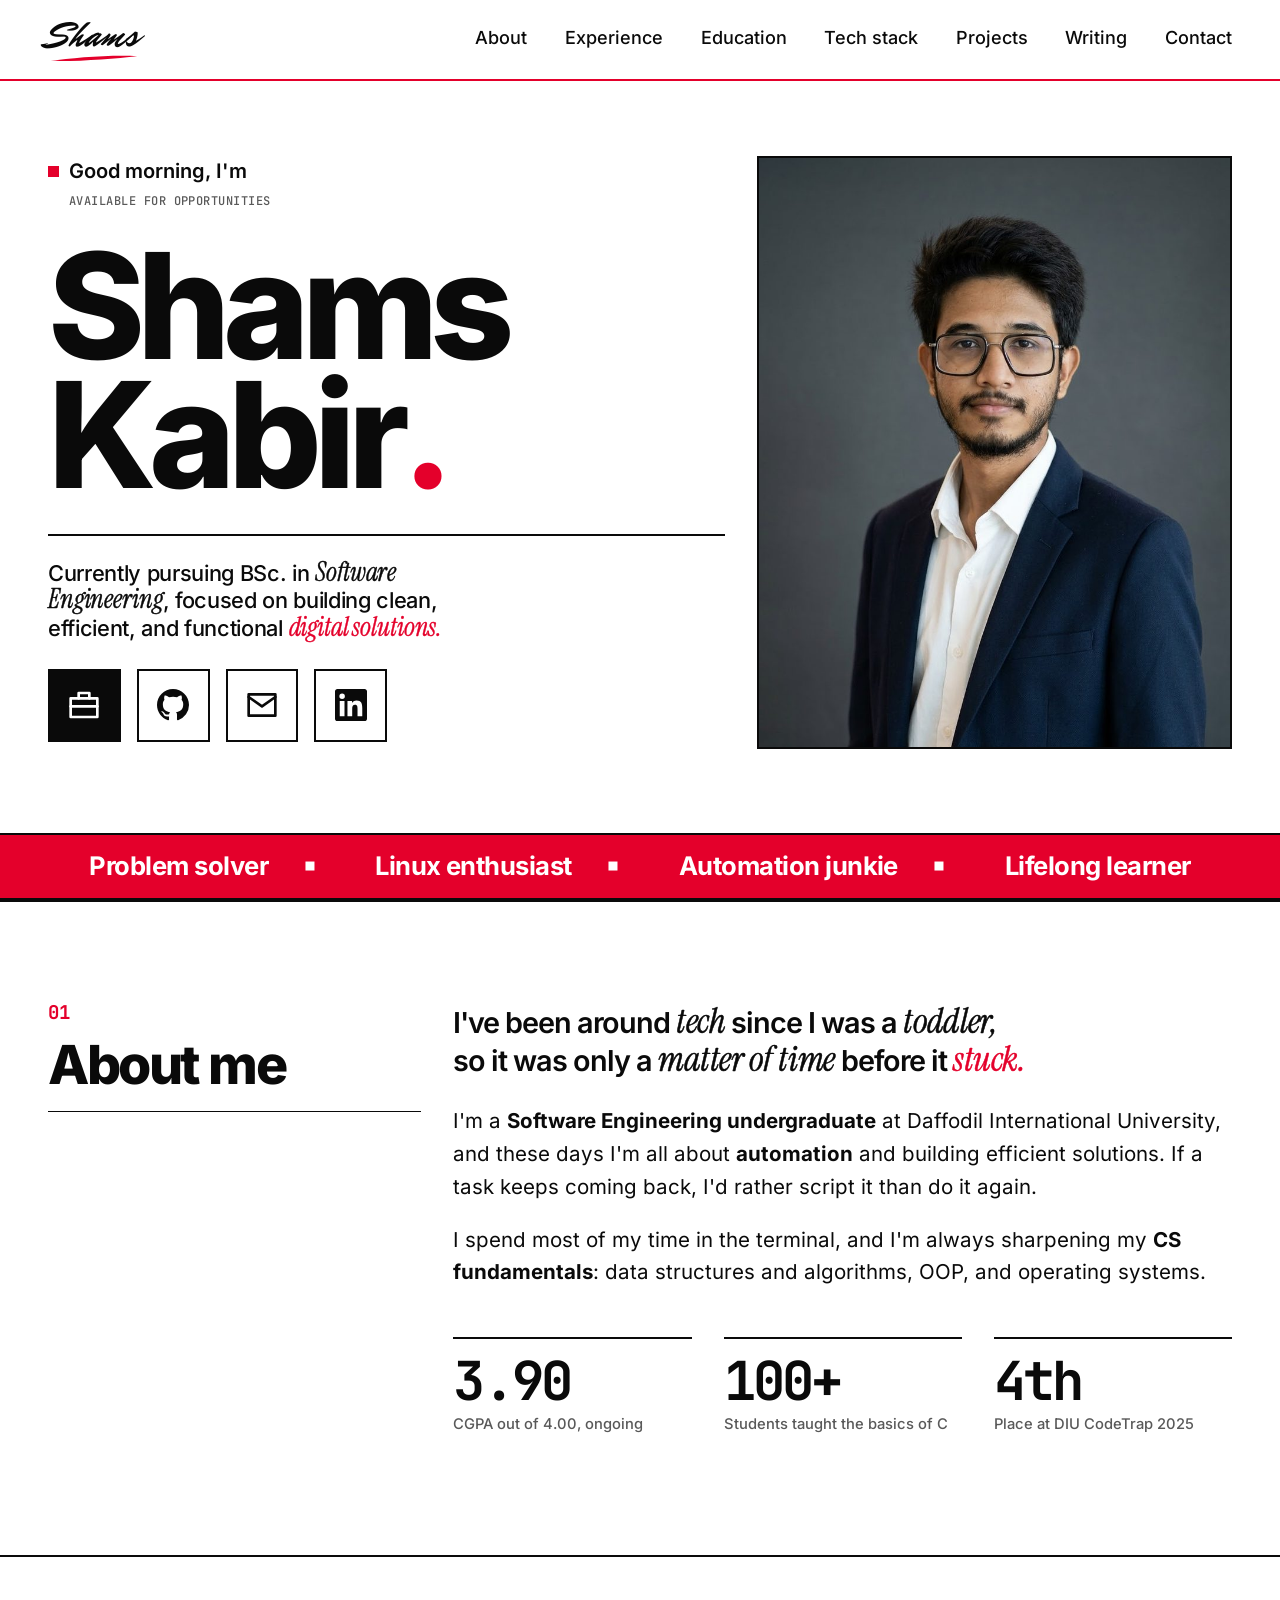
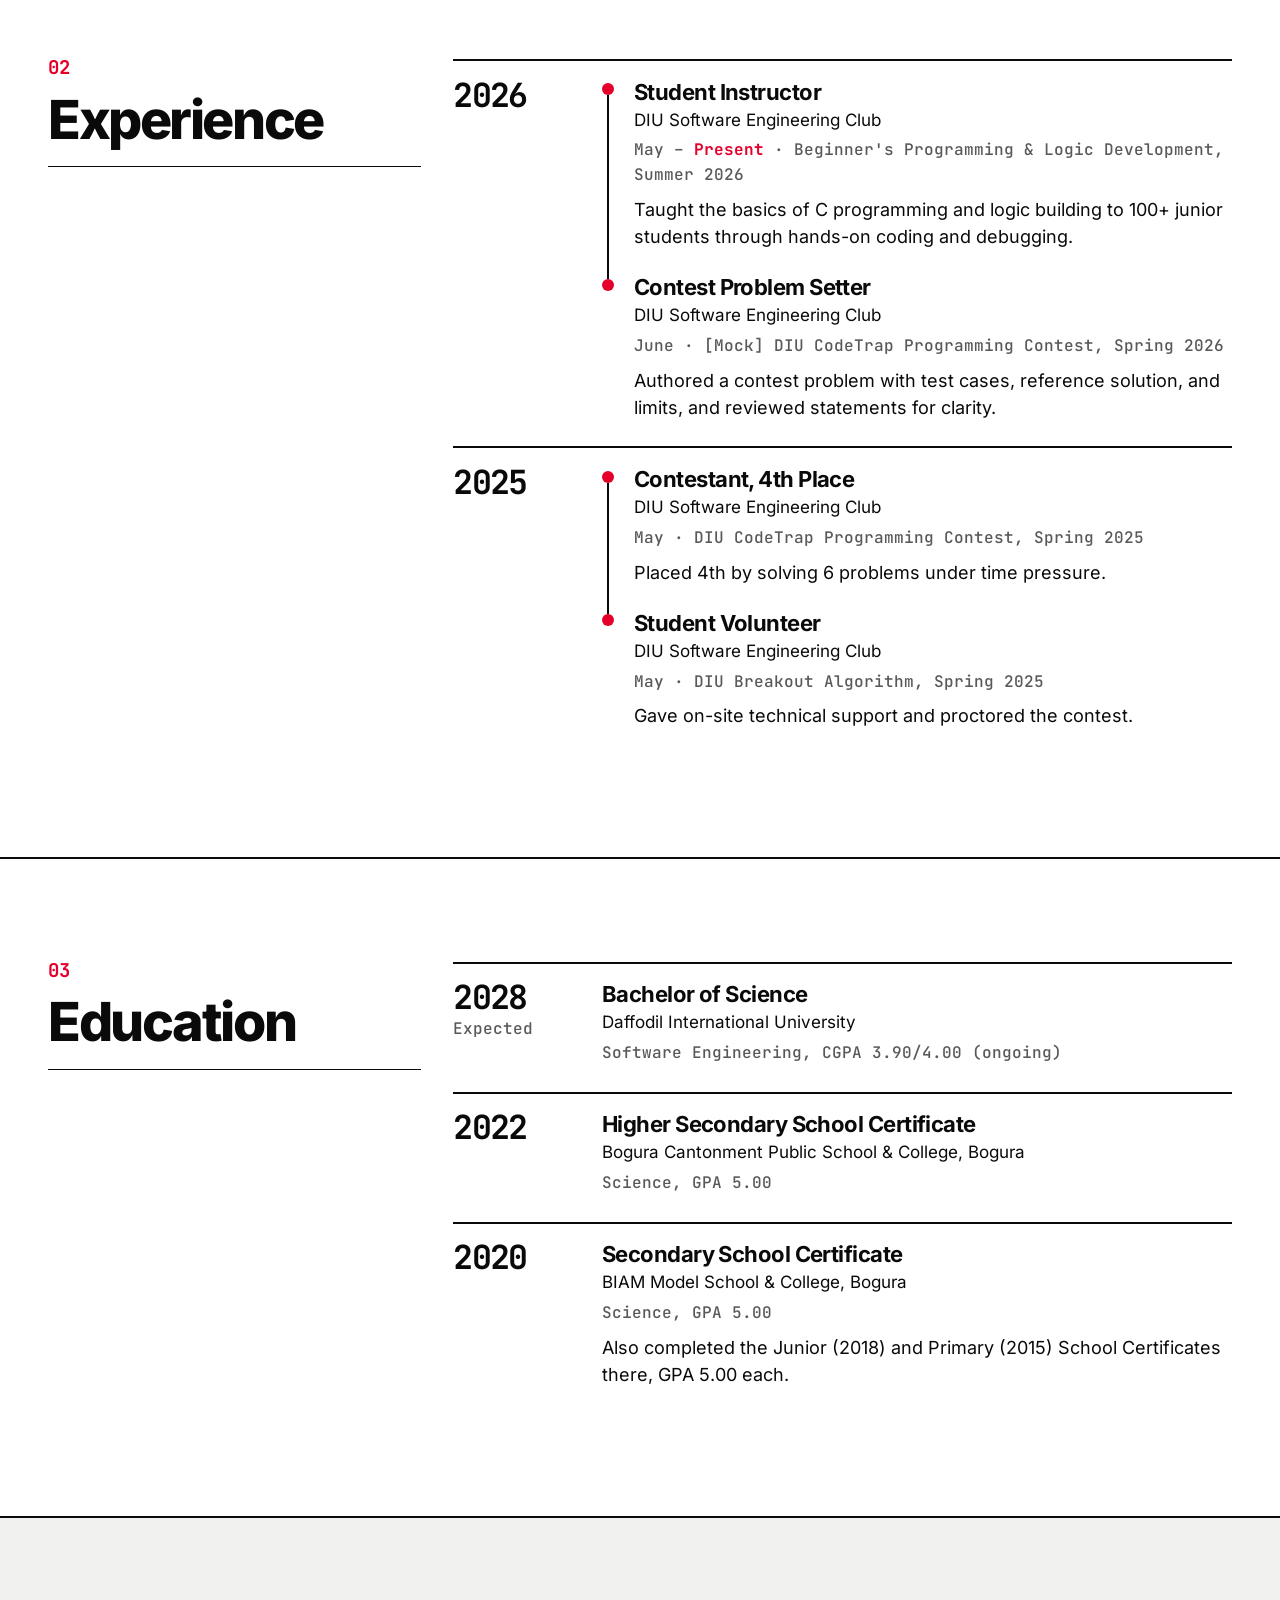
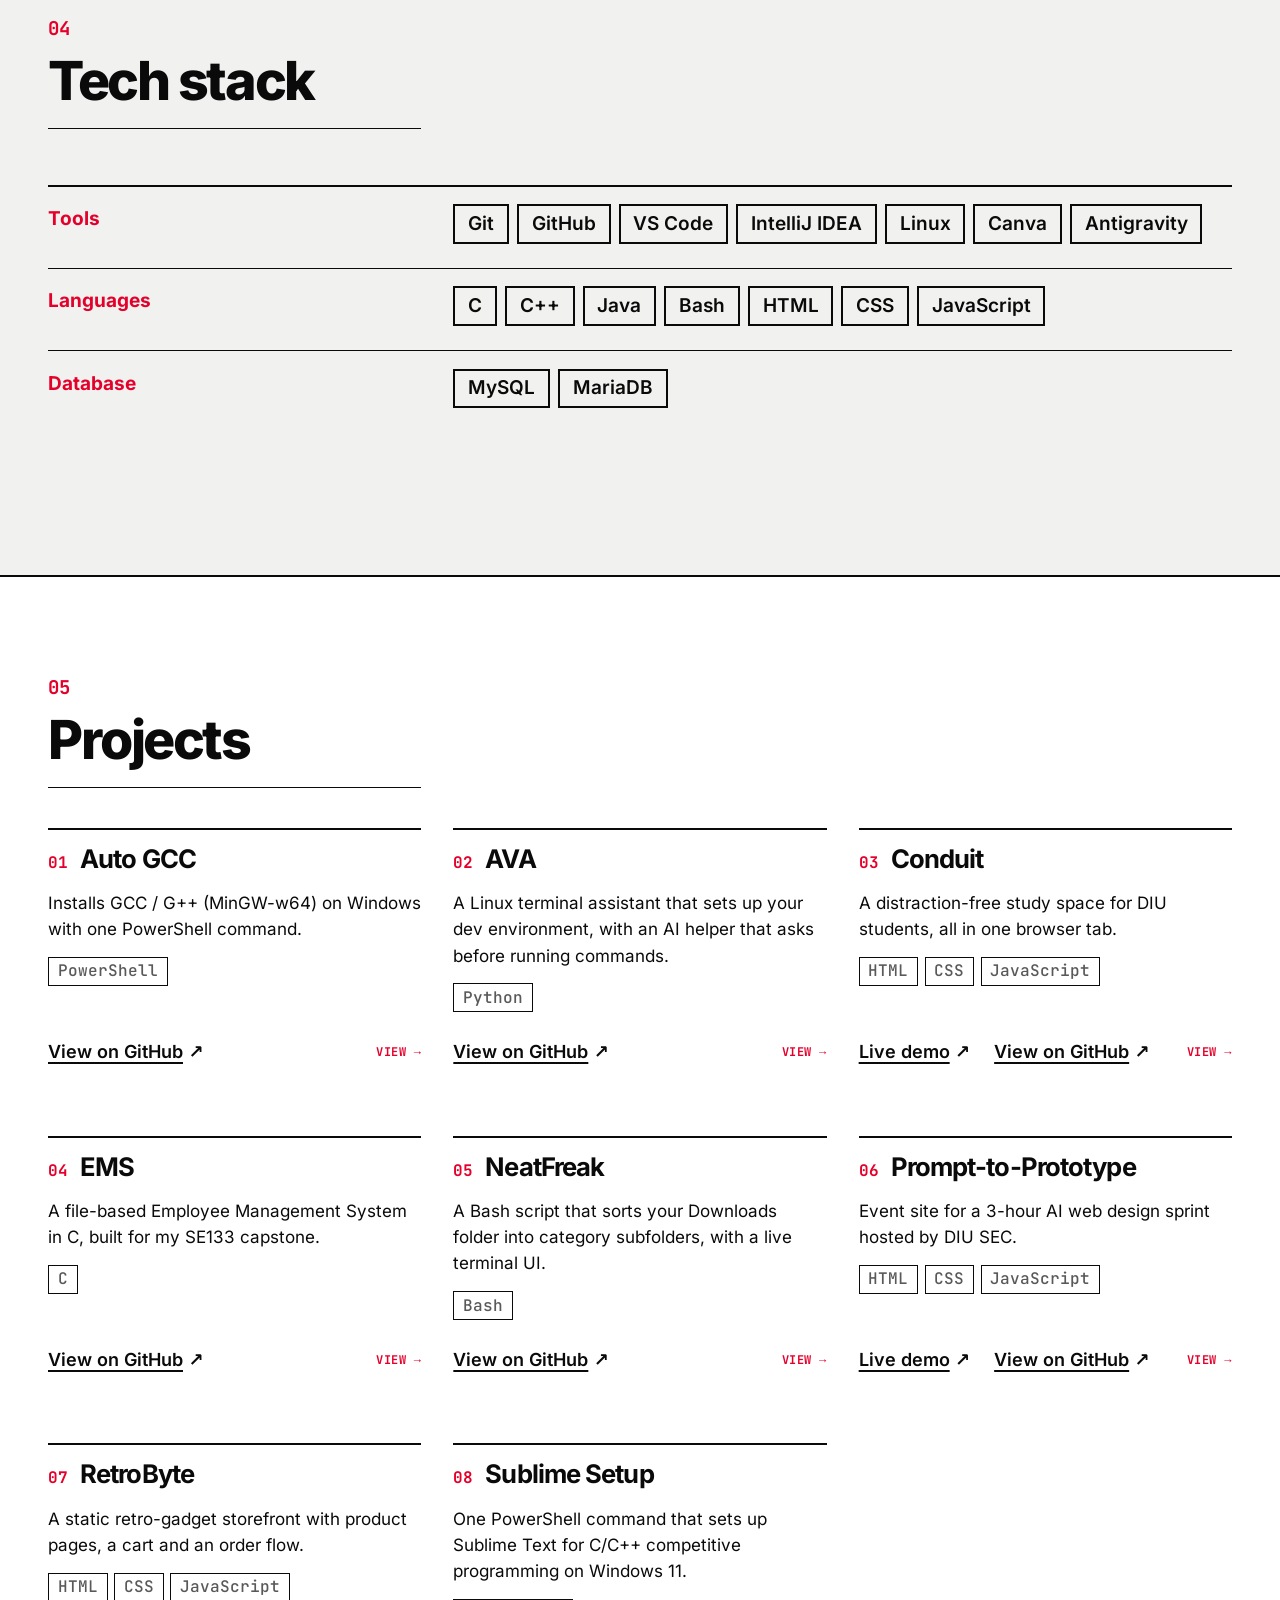
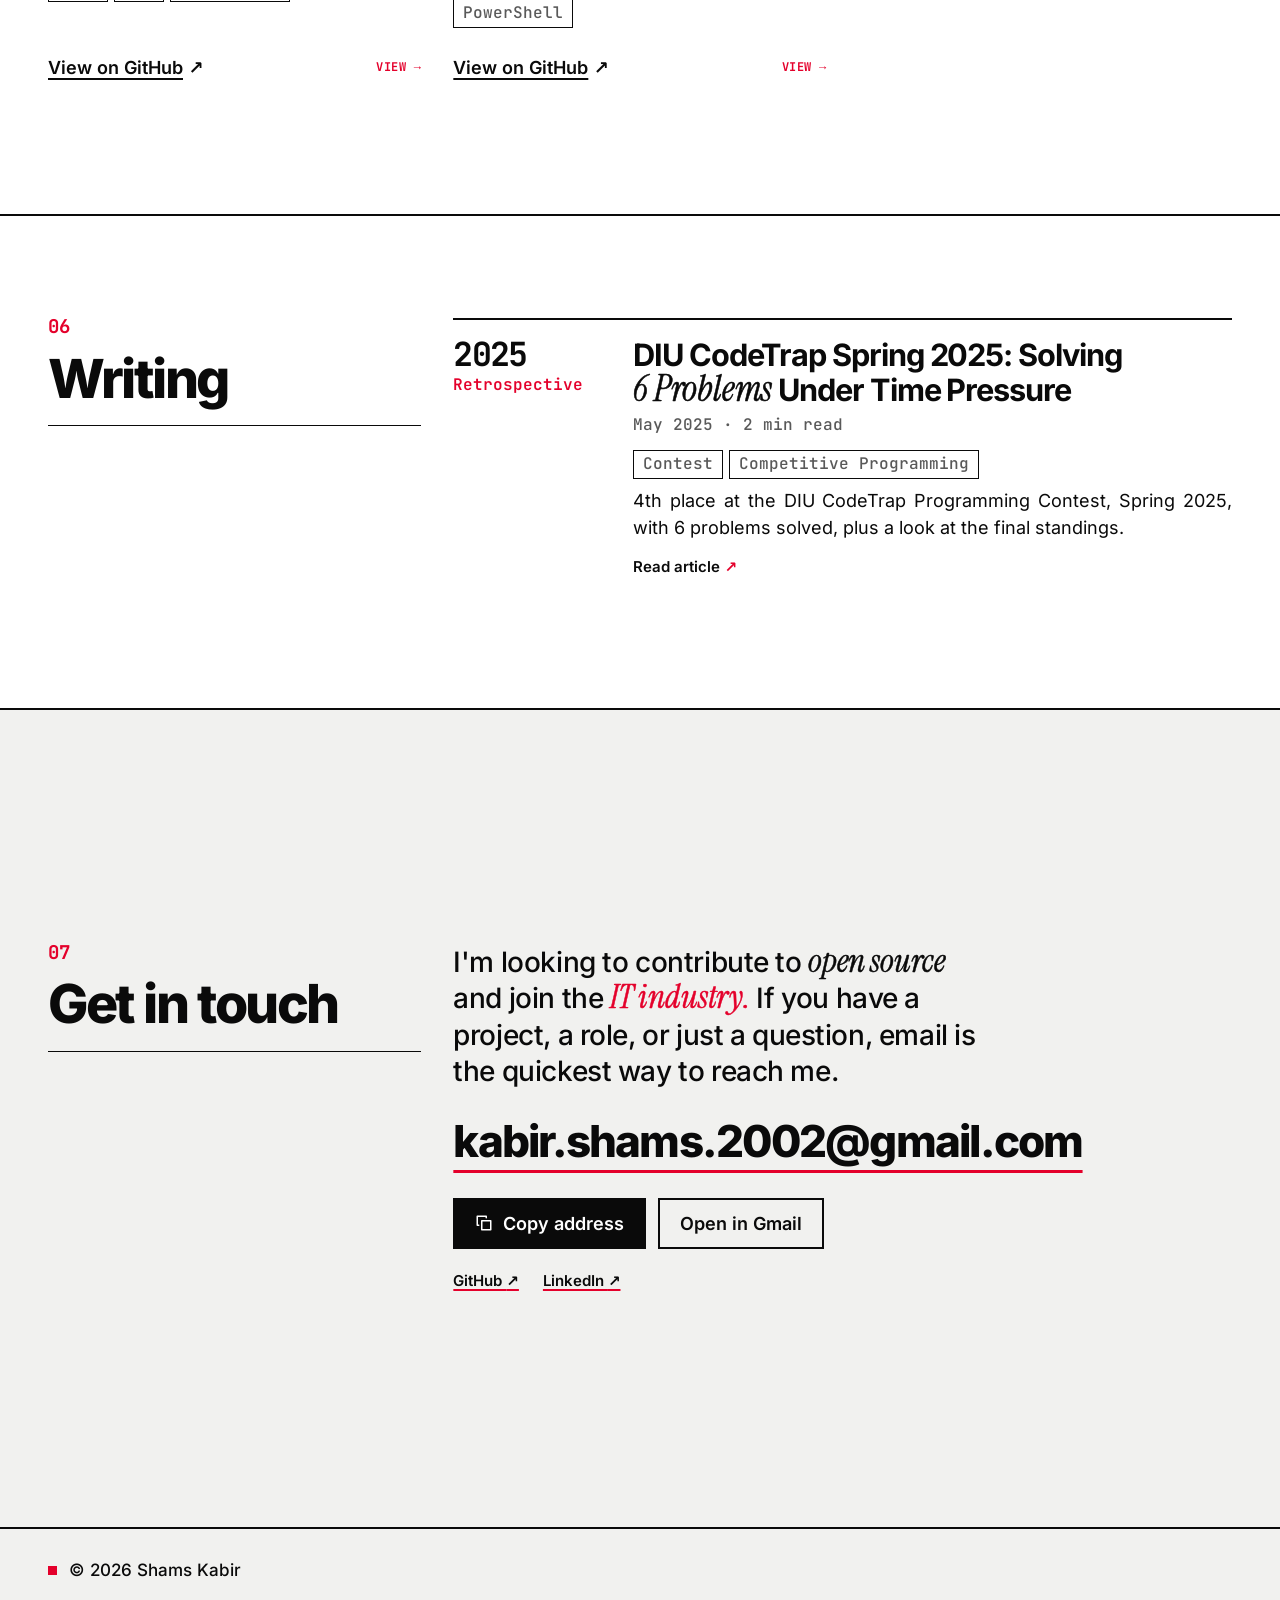
==== commit 758c5688: "update" ====
--- a/index.html
+++ b/index.html
@@ -115,13 +115,13 @@
             </a>
             <div class="nav-end">
                 <ul class="nav-links" id="navLinks">
-                    <li><a href="#detailed-about">About</a></li>
-                    <li><a href="#experience">Experience</a></li>
-                    <li><a href="#education">Education</a></li>
-                    <li><a href="#tech-stack">Tech stack</a></li>
-                    <li><a href="#projects">Projects</a></li>
-                    <li><a href="#writing">Writing</a></li>
-                    <li><a href="#contact">Contact</a></li>
+                    <li><a href="#detailed-about"><span class="nav-num" aria-hidden="true">01</span><span class="nav-label">About</span></a></li>
+                    <li><a href="#experience"><span class="nav-num" aria-hidden="true">02</span><span class="nav-label">Experience</span></a></li>
+                    <li><a href="#education"><span class="nav-num" aria-hidden="true">03</span><span class="nav-label">Education</span></a></li>
+                    <li><a href="#tech-stack"><span class="nav-num" aria-hidden="true">04</span><span class="nav-label">Tech stack</span></a></li>
+                    <li><a href="#projects"><span class="nav-num" aria-hidden="true">05</span><span class="nav-label">Projects</span></a></li>
+                    <li><a href="#writing"><span class="nav-num" aria-hidden="true">06</span><span class="nav-label">Writing</span></a></li>
+                    <li><a href="#contact"><span class="nav-num" aria-hidden="true">07</span><span class="nav-label">Contact</span></a></li>
                 </ul>
                 <button class="nav-toggle" id="navToggle" aria-label="Open navigation menu" aria-expanded="false"
                     aria-controls="navLinks">
@@ -136,7 +136,7 @@
         <!-- Hero -->
         <section id="about" class="hero">
             <div class="wrap hero-grid">
-                <p id="greeting">Hi, I'm</p>
+                <p id="greeting"><span id="greetingText">Hi, I'm</span><span class="availability">Available for opportunities</span></p>
                 <h1>
                     <span class="line"><span>Shams</span></span>
                     <span class="line"><span>Kabir</span></span>
@@ -546,6 +546,10 @@
                             <span class="label">Open in Gmail</span>
                         </a>
                     </div>
+                    <div class="contact-social">
+                        <a href="https://github.com/shams-27" target="_blank" rel="noopener">GitHub <span aria-hidden="true">&#8599;</span></a>
+                        <a href="https://www.linkedin.com/in/shams-kbr/" target="_blank" rel="noopener">LinkedIn <span aria-hidden="true">&#8599;</span></a>
+                    </div>
                     <p class="visually-hidden" id="copyStatus" role="status" aria-live="polite"></p>
                 </div>
             </div>
--- a/style.css
+++ b/style.css
@@ -99,6 +99,7 @@
 p { text-wrap: pretty; }
 a { color: inherit; text-decoration-thickness: 2px; text-underline-offset: 0.2em; }
 :focus-visible { outline: 3px solid var(--accent); outline-offset: 3px; }
+.strip :focus-visible { outline-color: var(--black); }   /* red on red would be invisible */
 .skip-link {
     position: fixed;
     top: 0;
@@ -157,17 +158,29 @@
 .nav-end { display: flex; align-items: center; }
 .nav-links { display: flex; gap: 1.75rem; }
 .nav-links a {
+    position: relative;
     display: block;
-    padding: 0.25rem 0;
+    padding: 0.25rem 0 0.25rem 0.6rem;
     font-size: 1rem;
     font-weight: 500;
     text-decoration: none;
     border-bottom: var(--rule) solid transparent;
     transition: color 0.15s, border-color 0.15s;
 }
+.nav-num { display: none; }
 .nav-links a:hover { color: var(--accent); border-bottom-color: var(--accent); }
 /* Current section (set from script.js). Declared before the mobile menu rules so the menu's hover fill still wins */
-.nav-links a[aria-current] { color: var(--accent); border-bottom-color: var(--accent); }
+.nav-links a[aria-current] { color: var(--accent); border-bottom-color: transparent; }
+.nav-links a[aria-current]::before {
+    content: '';
+    position: absolute;
+    left: 0;
+    top: 50%;
+    width: 6px;
+    height: 6px;
+    background: var(--accent);
+    transform: translateY(-50%);
+}
 
 .nav-toggle {
     display: none;
@@ -232,14 +245,25 @@
 }
 #greeting {
     display: inline-flex;
+    flex-wrap: wrap;
     align-items: center;
-    gap: 0.6rem;
+    gap: 0.35rem 0.6rem;
     align-self: flex-start;
     font-size: 1.0625rem;
     font-weight: 600;
     margin-bottom: clamp(0.75rem, 2.5vh, 1.5rem);
 }
 #greeting::before { content: ''; width: 0.7rem; height: 0.7rem; background: var(--accent); }
+#greeting .availability {
+    flex-basis: 100%;
+    padding-left: calc(0.7rem + 0.6rem);   /* lines up under the greeting text, past the red square */
+    font-family: var(--mono);
+    font-size: 0.75rem;
+    font-weight: 500;
+    letter-spacing: 0.04em;
+    text-transform: uppercase;
+    color: var(--muted);
+}
 
 .hero h1 {
     font-size: clamp(3.5rem, min(20vw, 17vh), 14rem);
@@ -255,7 +279,7 @@
 .hero-lead { max-width: 30ch; font-size: clamp(1.25rem, 2.2vw, 1.75rem); font-weight: 500; line-height: 1.25; letter-spacing: -0.015em; }
 .hero-actions { display: flex; flex-wrap: wrap; align-items: center; gap: 0.75rem; margin-top: clamp(1rem, 3vh, 2rem); }
 /* Hero buttons are icon-only on every screen; the text stays in .label for screen readers and in the title tooltip */
-.hero-actions .btn, .hero-actions .text-link { position: relative; justify-content: center; padding: 0.9rem; border-radius: 50%; }
+.hero-actions .btn, .hero-actions .text-link { position: relative; justify-content: center; padding: 0.9rem; }
 .hero-actions .icon-svg { width: 24px; height: 24px; }
 .hero-actions .label { position: absolute; width: 1px; height: 1px; margin: -1px; overflow: hidden; clip: rect(0 0 0 0); white-space: nowrap; }
 @media (min-width: 860px) {
@@ -314,6 +338,14 @@
     letter-spacing: 0;
     color: var(--accent);
 }
+.sec-title::after {
+    content: '';
+    display: block;
+    width: 100%;
+    height: var(--hair);
+    margin-top: 1.25rem;
+    background: var(--black);
+}   /* rule under each title, tying it to the content grid */
 
 @media (min-width: 860px) {
     .section-grid { grid-template-columns: repeat(12, minmax(0, 1fr)); column-gap: var(--col-gap); row-gap: 0; }
@@ -477,6 +509,21 @@
 .project-links { display: flex; flex-wrap: wrap; gap: 0.5rem 1.5rem; margin-top: auto; padding-top: 1.25rem; }
 .project-links a { padding-block: 0.35rem; font-size: 1rem; font-weight: 600; transition: color 0.15s; }
 .project-links a::after { content: '\2197'; display: inline-block; margin-left: 0.3em; transition: translate 0.2s var(--ease); }
+/* Card-level affordance, pinned to the right of the link row and nudged on hover/focus */
+.project-links::after {
+    content: 'VIEW \2192';
+    margin-left: auto;
+    align-self: center;
+    font-family: var(--mono);
+    font-size: 0.75rem;
+    font-weight: 700;
+    letter-spacing: 0.04em;
+    color: var(--accent);
+    white-space: nowrap;
+    transition: translate 0.2s var(--ease);
+}
+.project:hover .project-links::after, .project:focus-within .project-links::after { translate: 4px 0; }
+@media (max-width: 639px) { .project-links::after { display: none; } }
 @media (hover: hover) { .project-links a:hover::after { translate: 2px -2px; } }
 .project-links a:hover { color: var(--accent); }
 @media (hover: hover) { .project:hover h3 { color: var(--accent); } }
@@ -688,6 +735,15 @@
 }
 .contact-email:hover { color: var(--accent); }
 .contact-actions { display: flex; flex-wrap: wrap; align-items: center; gap: 0.75rem; margin-top: 2rem; }
+.contact-social { display: flex; flex-wrap: wrap; gap: 0.5rem 1.5rem; margin-top: 1.25rem; }
+.contact-social a {
+    font-size: 0.9375rem;
+    font-weight: 600;
+    text-decoration-color: var(--accent);
+    text-underline-offset: 0.2em;
+    transition: color 0.15s;
+}
+.contact-social a:hover { color: var(--accent); }
 .visually-hidden { position: absolute; width: 1px; height: 1px; margin: -1px; overflow: hidden; clip: rect(0 0 0 0); white-space: nowrap; }
 
 /* Footer and back-to-top */
@@ -736,8 +792,8 @@
     .hero-photo { width: clamp(6rem, 24vh, 13rem); }
 }
 @media (min-width: 768px) and (max-width: 1023px) {
-    .nav-links { gap: 1rem; }
-    .nav-links a { font-size: 0.9375rem; }
+    .nav-links { gap: 0.6rem; }
+    .nav-links a { font-size: 0.875rem; padding-left: 0.5rem; }
 }
 
 /* Desktop: hero on the same 12 columns as every section */
@@ -787,6 +843,7 @@
 }
 @media (max-width: 859px) and (prefers-reduced-motion: no-preference) {
     .strip .track { display: flex; width: max-content; overflow: visible; animation: strip-scroll 24s linear infinite; }
+    .strip:hover .track, .strip:focus-within .track { animation-play-state: paused; }
     .strip .group, .strip .group[aria-hidden="true"] { display: flex; padding: 0 0.625rem; }
     .strip li:last-child::after { content: ''; width: 0.35em; height: 0.35em; background: var(--ink); }
 }
@@ -814,17 +871,29 @@
     .nav-links.open { display: flex; }
     .nav-links a {
         display: flex;
-        justify-content: space-between;
+        justify-content: flex-start;
         align-items: center;
-        padding: 0.9rem var(--gutter);
+        gap: 0.85rem;
+        padding: 0.9rem var(--gutter) 0.9rem calc(var(--gutter) + 1.1rem);
         font-size: 1.5rem;
         font-weight: 700;
         letter-spacing: -0.03em;
         border-bottom: 0;
         border-top: var(--hair) solid var(--black);
     }
-    .nav-links a::after { content: '\2192'; font-weight: 500; }
+    .nav-links a[aria-current]::before { left: var(--gutter); }
+    .nav-num {
+        display: inline;
+        font-family: var(--mono);
+        font-size: 0.75rem;
+        font-weight: 700;
+        letter-spacing: 0;
+        color: var(--accent);
+    }
+    .nav-links a::after { content: '\2192'; font-weight: 500; margin-left: auto; }
     .nav-links a:hover, .nav-links a:active { background: var(--accent); color: var(--on); }
+    .nav-links a:hover .nav-num, .nav-links a:active .nav-num { color: var(--on); }
+    .nav-links a:hover::before, .nav-links a:active::before { background: var(--on); }
     .nav-overlay {
         display: block;
         position: fixed;
@@ -845,7 +914,7 @@
 @media (max-width: 639px) {
     :root { --gutter: max(1rem, env(safe-area-inset-left, 0px), env(safe-area-inset-right, 0px)); --section: 3rem; --strip-h: calc(1.2rem + 4px + 1.2 * clamp(1rem, 4.3vw, 1.375rem)); }
     html { scroll-padding-top: 4.5rem; }
-    body { font-size: 1rem; line-height: 1.5; }
+    body { font-size: 1rem; line-height: 1.6; }
     nav { padding: 0.5rem var(--gutter); }
     .logo { font-size: 2rem; }
     .nav-toggle { width: 44px; height: 44px; padding: 0 10px; }
@@ -925,9 +994,9 @@
 
 /* Touch usability: every tappable control gets a ~44px target on phones and small tablets */
 @media (max-width: 767px) {
-    .btn, .text-link, .back-link, .project-links a, .text-link-inline { min-height: 44px; }
+    .btn, .text-link, .back-link, .project-links a, .text-link-inline, .contact-social a { min-height: 44px; }
     .btn, .text-link { padding-block: 0.7rem; }
-    .back-link, .project-links a, .text-link-inline { display: inline-flex; align-items: center; }
+    .back-link, .project-links a, .text-link-inline, .contact-social a { display: inline-flex; align-items: center; }
     .hero-actions .btn, .hero-actions .text-link { width: 44px; height: 44px; min-height: 44px; padding: 0; }
     .skill-row li { min-height: 44px; }
 }
@@ -1045,8 +1114,40 @@
         }
     }
 }
+/* No scroll timelines: script.js writes --scroll-progress so the header line still tracks reading position. */
+@supports not (animation-timeline: scroll()) {
+    body > header::after {
+        content: '';
+        position: absolute;
+        left: 0;
+        right: 0;
+        bottom: -2px;
+        height: 2px;
+        background: var(--accent);
+        transform: scaleX(var(--scroll-progress, 0));
+        transform-origin: 0 50%;
+    }
+}
+/* Article pages get their own bottom-edge reading progress line. */
+@media (prefers-reduced-motion: no-preference) {
+    @supports (animation-timeline: scroll()) {
+        body:has(.article-body)::after {
+            content: '';
+            position: fixed;
+            left: 0;
+            right: 0;
+            bottom: 0;
+            z-index: 95;
+            height: var(--rule);
+            background: var(--accent);
+            transform-origin: 0 50%;
+            animation: progress linear both;
+            animation-timeline: scroll(root);
+        }
+    }
+}
 @keyframes card-in { from { opacity: 0; translate: 0 1.5rem; } to { opacity: 1; translate: 0 0; } }
 
 @media (prefers-reduced-motion: reduce) {
-    .btn, .text-link, .nav-links a, .nav-toggle span, .back-to-top, .nav-overlay, .skill-row li, .project-links a::after { transition: none; }
-}
+    .btn, .text-link, .nav-links a, .nav-toggle span, .back-to-top, .nav-overlay, .skill-row li, .project-links a::after, .project-links::after, .contact-social a { transition: none; }
+}
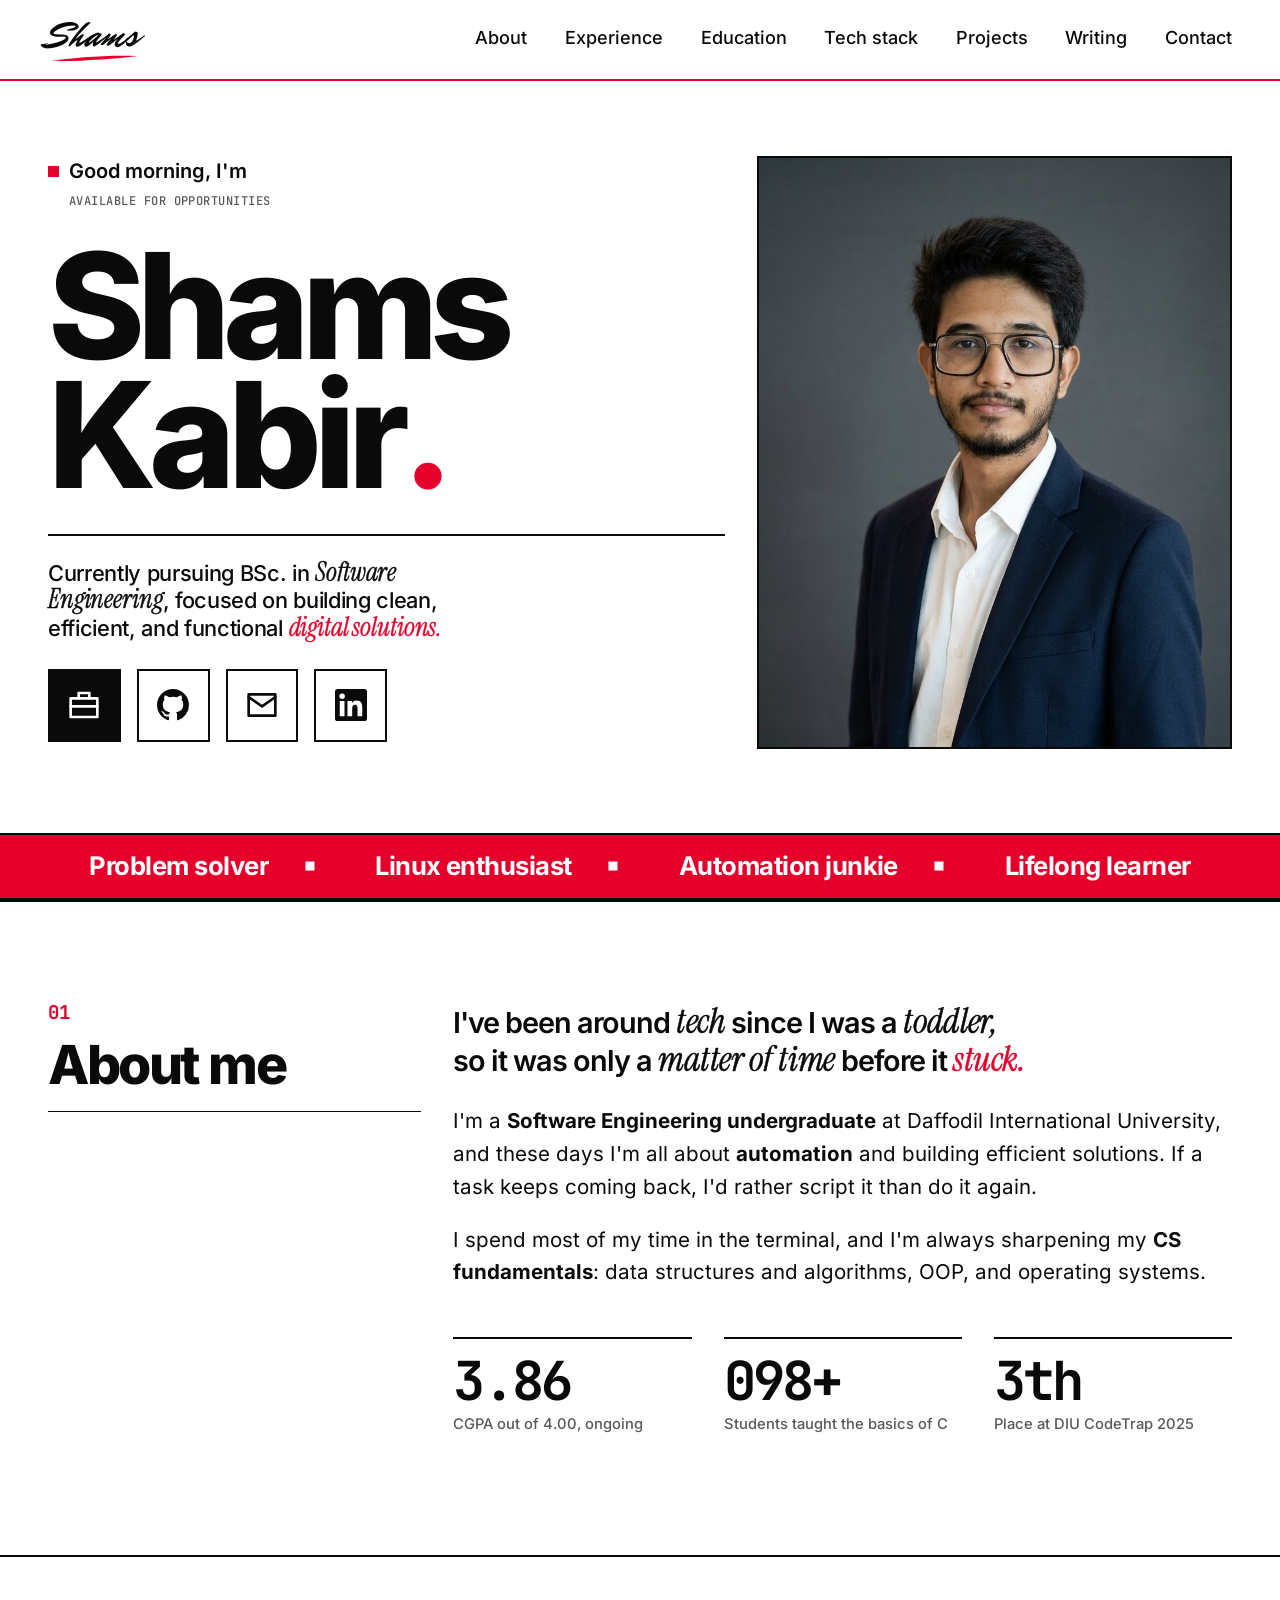
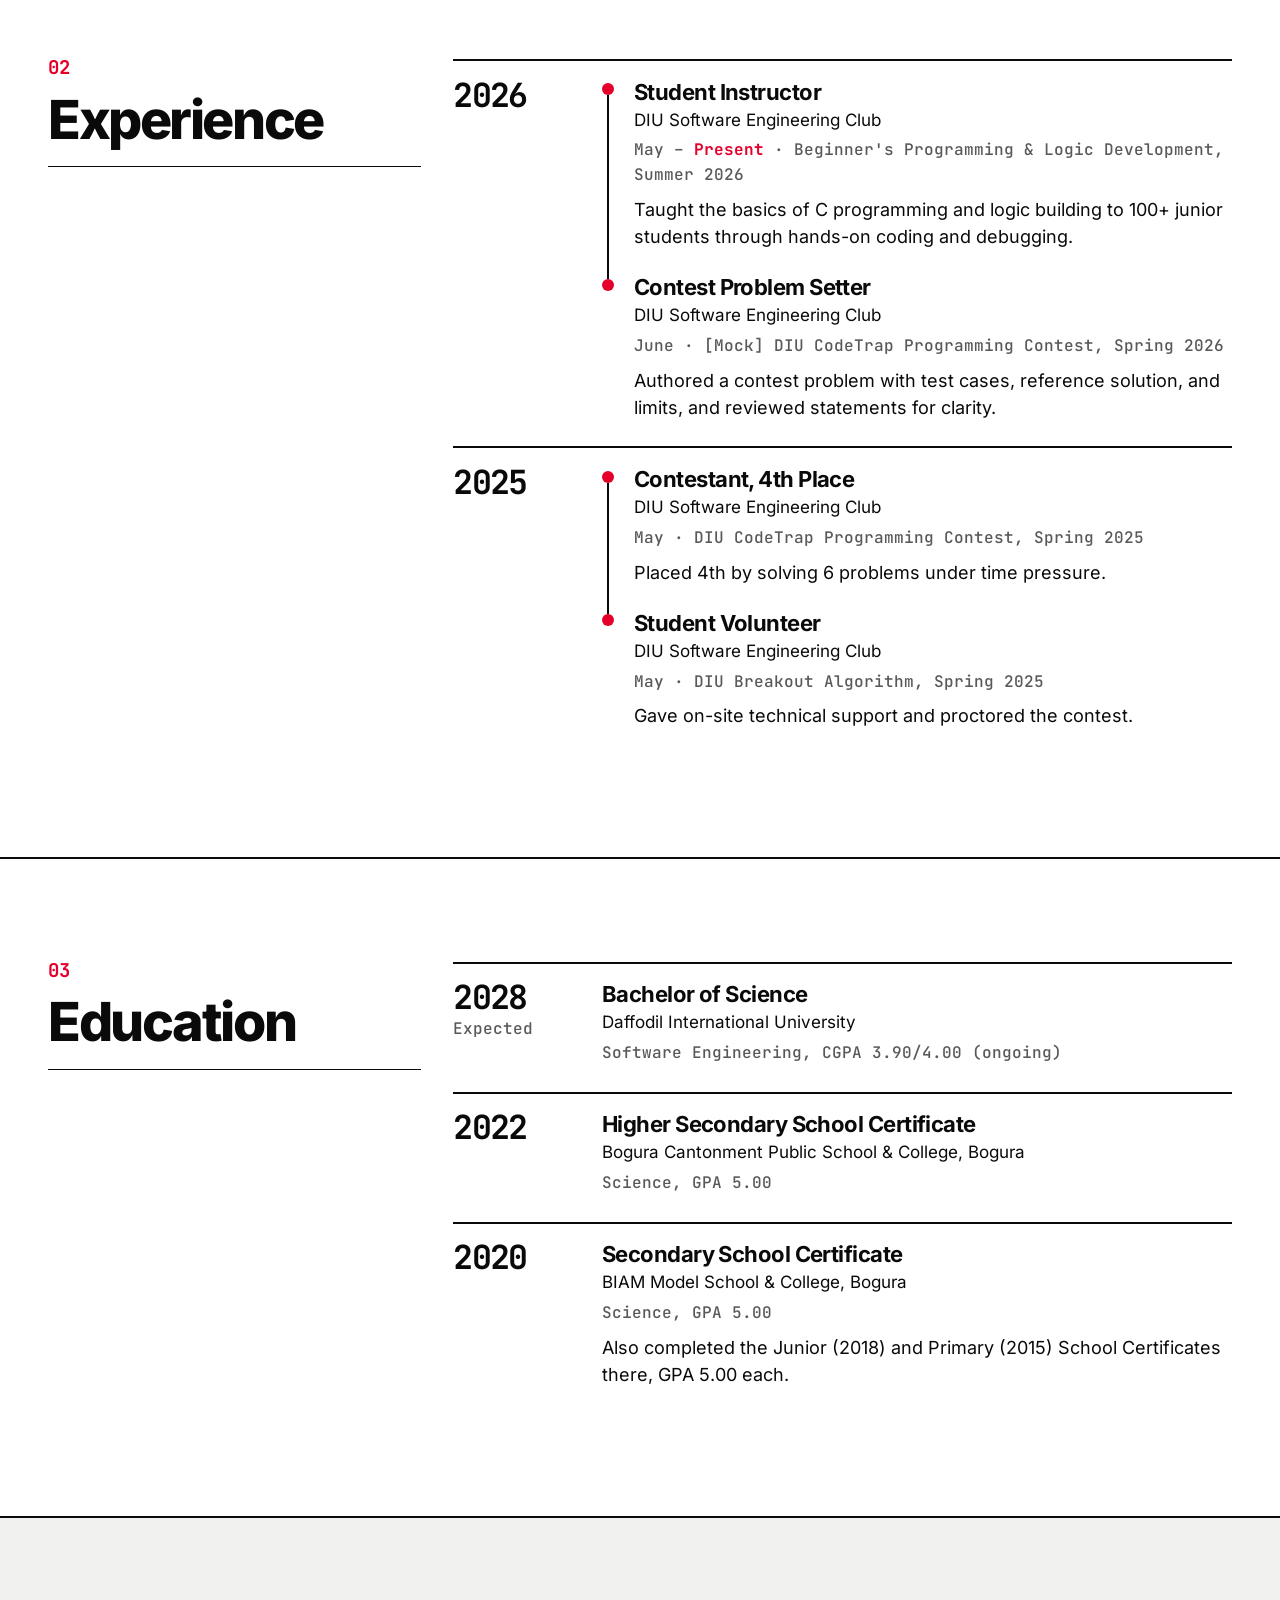
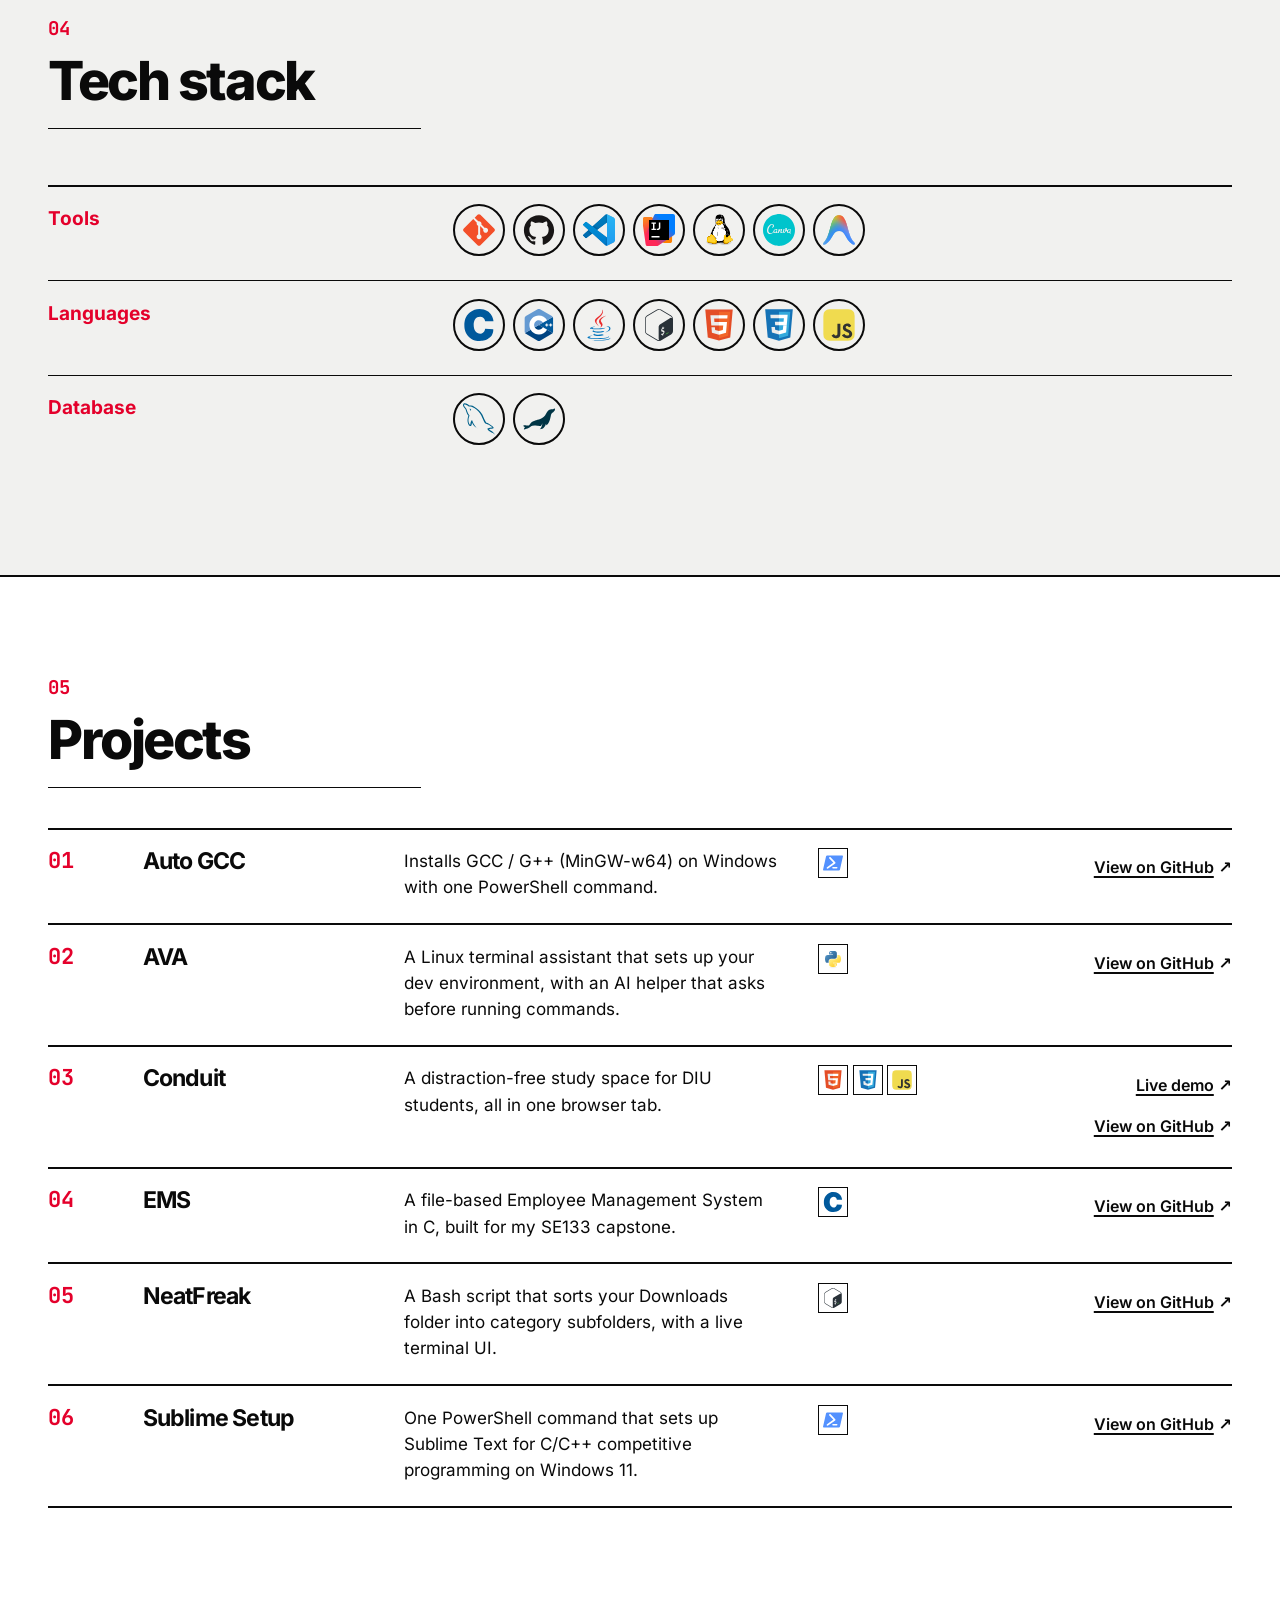
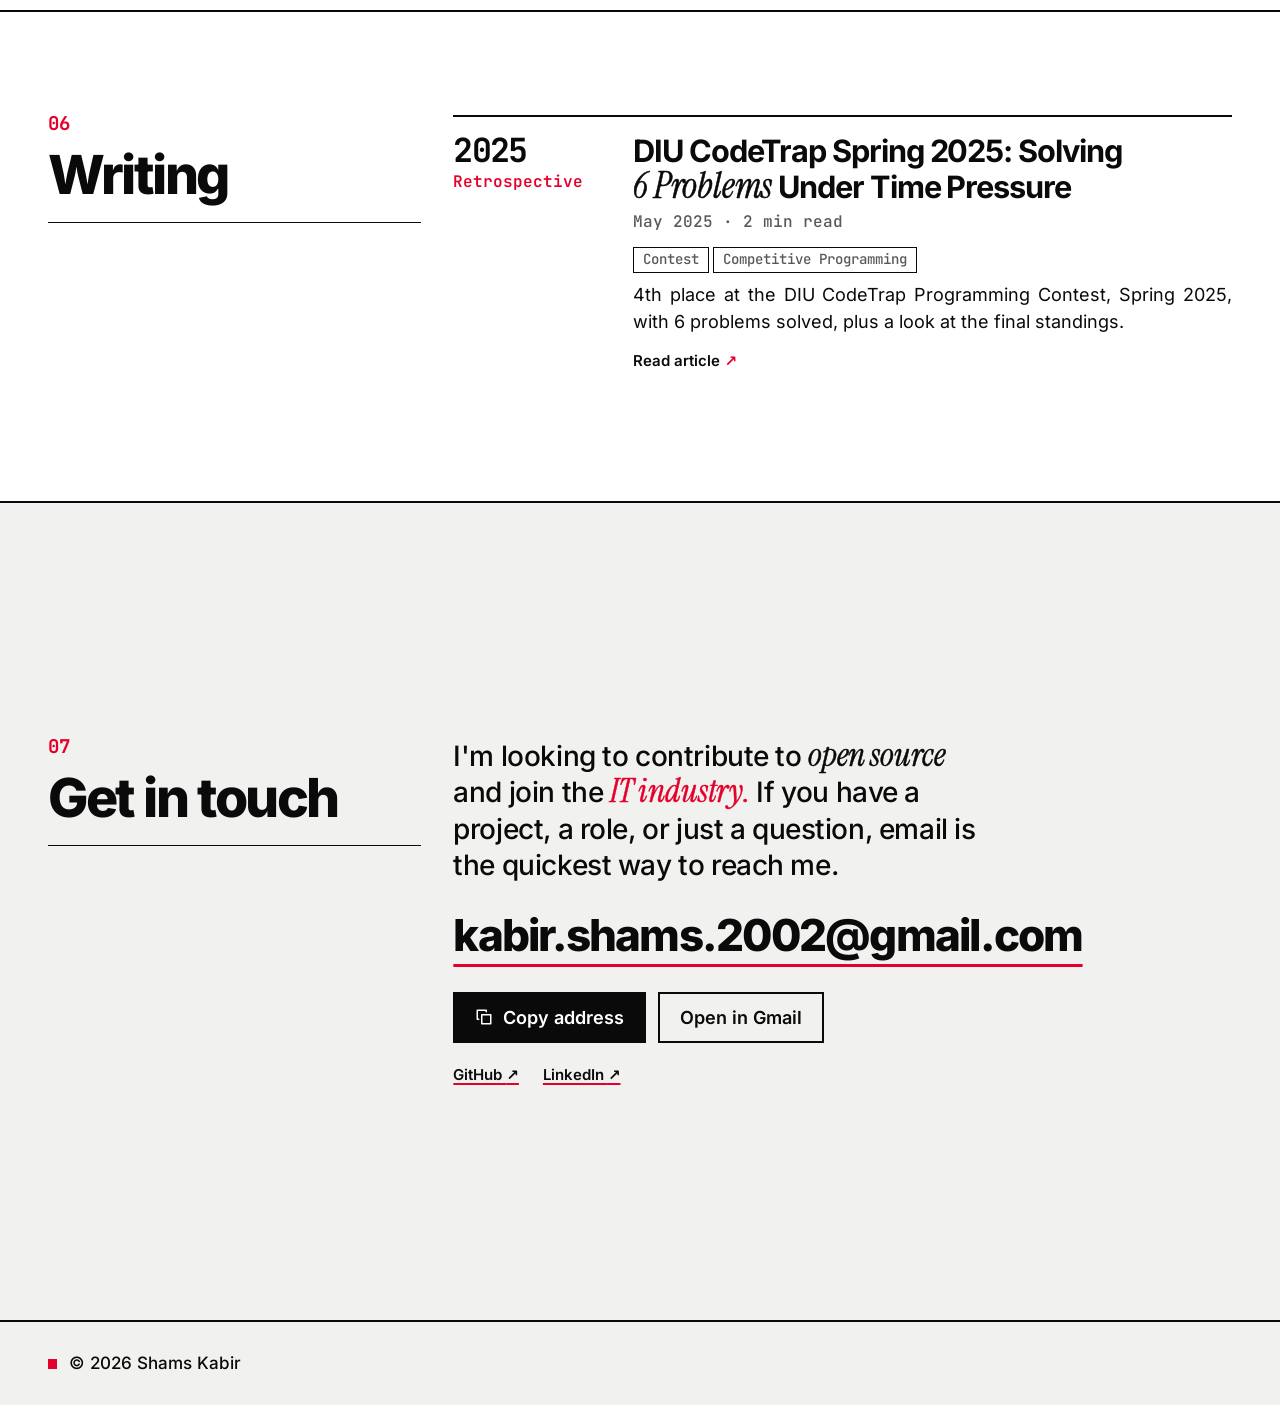
==== commit c6e831a5: "Refactor portfolio structure to remove Google Sheets integration; all content is now static in index" ====
--- a/index.html
+++ b/index.html
@@ -44,7 +44,7 @@
     {
         "@context": "https://schema.org",
         "@type": "ProfilePage",
-        "dateModified": "2026-11-25T00:00:00+06:00",
+        "dateModified": "2026-11-26T00:00:00+06:00",
         "isPartOf": {
             "@type": "WebSite",
             "@id": "https://shams.swe.bd/#website",
@@ -314,20 +314,18 @@
                 <h2 class="sec-title">Tech stack</h2>
             </div>
             <dl class="skills">
-                <!-- CONTENT:skills:start -->
-                <!-- Generated by build_content.py; do not edit by hand. -->
                 <div class="skill-row">
                   <dt class="wrap">Tools</dt>
                   <dd>
                     <div class="track">
                       <ul class="group">
-                        <li>Git</li>
-                        <li>GitHub</li>
-                        <li>VS Code</li>
-                        <li>IntelliJ IDEA</li>
-                        <li>Linux</li>
-                        <li>Canva</li>
-                        <li><abbr title="Google Antigravity">Antigravity</abbr></li>
+                        <li class="has-icon" data-name="Git"><img src="/icons/git/git-original.svg" alt="Git" width="28" height="28" decoding="async"></li>
+                        <li class="has-icon" data-name="GitHub"><img src="/icons/github/github-original.svg" alt="GitHub" width="28" height="28" decoding="async"></li>
+                        <li class="has-icon" data-name="VS Code"><img src="/icons/vscode/vscode-original.svg" alt="VS Code" width="28" height="28" decoding="async"></li>
+                        <li class="has-icon" data-name="IntelliJ IDEA"><img src="/icons/intellij/intellij-original.svg" alt="IntelliJ IDEA" width="28" height="28" decoding="async"></li>
+                        <li class="has-icon" data-name="Linux"><img src="/icons/linux/linux-original.svg" alt="Linux" width="28" height="28" decoding="async"></li>
+                        <li class="has-icon" data-name="Canva"><img src="/icons/canva/canva-original.svg" alt="Canva" width="28" height="28" decoding="async"></li>
+                        <li class="has-icon" data-name="Google Antigravity"><img src="/icons/antigravity/antigravity-original.svg" alt="Google Antigravity" width="28" height="28" decoding="async"></li>
                       </ul>
                     </div>
                   </dd>
@@ -337,13 +335,13 @@
                   <dd>
                     <div class="track">
                       <ul class="group">
-                        <li>C</li>
-                        <li>C++</li>
-                        <li>Java</li>
-                        <li>Bash</li>
-                        <li>HTML</li>
-                        <li>CSS</li>
-                        <li>JavaScript</li>
+                        <li class="has-icon" data-name="C"><img src="/icon-c.svg" alt="C" width="28" height="28" decoding="async"></li>
+                        <li class="has-icon" data-name="C++"><img src="/icons/cplusplus/cplusplus-original.svg" alt="C++" width="28" height="28" decoding="async"></li>
+                        <li class="has-icon" data-name="Java"><img src="/icons/java/java-original.svg" alt="Java" width="28" height="28" decoding="async"></li>
+                        <li class="has-icon" data-name="Bash"><img src="/icons/bash/bash-original.svg" alt="Bash" width="28" height="28" decoding="async"></li>
+                        <li class="has-icon" data-name="HTML"><img src="/icons/html5/html5-original.svg" alt="HTML" width="28" height="28" decoding="async"></li>
+                        <li class="has-icon" data-name="CSS"><img src="/icons/css3/css3-original.svg" alt="CSS" width="28" height="28" decoding="async"></li>
+                        <li class="has-icon" data-name="JavaScript"><img class="icon-round" src="/icons/javascript/javascript-original.svg" alt="JavaScript" width="28" height="28" decoding="async"></li>
                       </ul>
                     </div>
                   </dd>
@@ -353,13 +351,12 @@
                   <dd>
                     <div class="track">
                       <ul class="group">
-                        <li>MySQL</li>
-                        <li>MariaDB</li>
+                        <li class="has-icon" data-name="MySQL"><img src="/icons/mysql/mysql-original.svg" alt="MySQL" width="28" height="28" decoding="async"></li>
+                        <li class="has-icon" data-name="MariaDB"><img src="/icons/mariadb/mariadb-original.svg" alt="MariaDB" width="28" height="28" decoding="async"></li>
                       </ul>
                     </div>
                   </dd>
                 </div>
-                <!-- CONTENT:skills:end -->
             </dl>
         </section>
 
@@ -368,8 +365,6 @@
             <div class="wrap section-grid">
                 <h2 class="sec-title">Projects</h2>
                 <div class="list">
-                    <!-- CONTENT:projects:start -->
-                    <!-- Generated by build_content.py; do not edit by hand. -->
                     <article class="project">
                       <div class="project-head">
                         <span class="project-index">01</span>
@@ -378,7 +373,7 @@
                       <div class="project-info">
                         <p class="project-desc">Installs GCC / G++ (MinGW-w64) on Windows with one PowerShell command.</p>
                         <ul class="stack">
-                          <li>PowerShell</li>
+                          <li class="has-icon" data-name="PowerShell"><img src="/icons/powershell/powershell-original.svg" alt="PowerShell" width="20" height="20" decoding="async"></li>
                         </ul>
                         <div class="project-links">
                           <a href="https://github.com/shams-27/Auto-GCC" target="_blank" rel="noopener">View on GitHub</a>
@@ -393,7 +388,7 @@
                       <div class="project-info">
                         <p class="project-desc">A Linux terminal assistant that sets up your dev environment, with an AI helper that asks before running commands.</p>
                         <ul class="stack">
-                          <li>Python</li>
+                          <li class="has-icon" data-name="Python"><img src="/icons/python/python-original.svg" alt="Python" width="20" height="20" decoding="async"></li>
                         </ul>
                         <div class="project-links">
                           <a href="https://github.com/shams-27/AVA" target="_blank" rel="noopener">View on GitHub</a>
@@ -408,9 +403,9 @@
                       <div class="project-info">
                         <p class="project-desc">A distraction-free study space for DIU students, all in one browser tab.</p>
                         <ul class="stack">
-                          <li>HTML</li>
-                          <li>CSS</li>
-                          <li>JavaScript</li>
+                          <li class="has-icon" data-name="HTML"><img src="/icons/html5/html5-original.svg" alt="HTML" width="20" height="20" decoding="async"></li>
+                          <li class="has-icon" data-name="CSS"><img src="/icons/css3/css3-original.svg" alt="CSS" width="20" height="20" decoding="async"></li>
+                          <li class="has-icon" data-name="JavaScript"><img class="icon-round" src="/icons/javascript/javascript-original.svg" alt="JavaScript" width="20" height="20" decoding="async"></li>
                         </ul>
                         <div class="project-links">
                           <a href="https://shams-27.github.io/conduit" target="_blank" rel="noopener">Live demo</a>
@@ -426,7 +421,7 @@
                       <div class="project-info">
                         <p class="project-desc">A file-based Employee Management System in C, built for my SE133 capstone.</p>
                         <ul class="stack">
-                          <li>C</li>
+                          <li class="has-icon" data-name="C"><img src="/icon-c.svg" alt="C" width="20" height="20" decoding="async"></li>
                         </ul>
                         <div class="project-links">
                           <a href="https://github.com/shams-27/EmployeeManagementSystem" target="_blank" rel="noopener">View on GitHub</a>
@@ -441,7 +436,7 @@
                       <div class="project-info">
                         <p class="project-desc">A Bash script that sorts your Downloads folder into category subfolders, with a live terminal UI.</p>
                         <ul class="stack">
-                          <li>Bash</li>
+                          <li class="has-icon" data-name="Bash"><img src="/icons/bash/bash-original.svg" alt="Bash" width="20" height="20" decoding="async"></li>
                         </ul>
                         <div class="project-links">
                           <a href="https://github.com/shams-27/NeatFreak" target="_blank" rel="noopener">View on GitHub</a>
@@ -451,54 +446,18 @@
                     <article class="project">
                       <div class="project-head">
                         <span class="project-index">06</span>
-                        <h3>Prompt-to-Prototype</h3>
-                      </div>
-                      <div class="project-info">
-                        <p class="project-desc">Event site for a 3-hour AI web design sprint hosted by DIU SEC.</p>
-                        <ul class="stack">
-                          <li>HTML</li>
-                          <li>CSS</li>
-                          <li>JavaScript</li>
-                        </ul>
-                        <div class="project-links">
-                          <a href="https://shams-27.github.io/prompt-to-prototype/" target="_blank" rel="noopener">Live demo</a>
-                          <a href="https://github.com/shams-27/prompt-to-prototype" target="_blank" rel="noopener">View on GitHub</a>
-                        </div>
-                      </div>
-                    </article>
-                    <article class="project">
-                      <div class="project-head">
-                        <span class="project-index">07</span>
-                        <h3>RetroByte</h3>
-                      </div>
-                      <div class="project-info">
-                        <p class="project-desc">A static retro-gadget storefront with product pages, a cart and an order flow.</p>
-                        <ul class="stack">
-                          <li>HTML</li>
-                          <li>CSS</li>
-                          <li>JavaScript</li>
-                        </ul>
-                        <div class="project-links">
-                          <a href="https://github.com/shams-27/retrobyte" target="_blank" rel="noopener">View on GitHub</a>
-                        </div>
-                      </div>
-                    </article>
-                    <article class="project">
-                      <div class="project-head">
-                        <span class="project-index">08</span>
                         <h3>Sublime Setup</h3>
                       </div>
                       <div class="project-info">
                         <p class="project-desc">One PowerShell command that sets up Sublime Text for C/C++ competitive programming on Windows 11.</p>
                         <ul class="stack">
-                          <li>PowerShell</li>
+                          <li class="has-icon" data-name="PowerShell"><img src="/icons/powershell/powershell-original.svg" alt="PowerShell" width="20" height="20" decoding="async"></li>
                         </ul>
                         <div class="project-links">
                           <a href="https://github.com/shams-27/sublime-setup" target="_blank" rel="noopener">View on GitHub</a>
                         </div>
                       </div>
                     </article>
-                    <!-- CONTENT:projects:end -->
                 </div>
             </div>
         </section>
--- a/style.css
+++ b/style.css
@@ -99,7 +99,13 @@
 p { text-wrap: pretty; }
 a { color: inherit; text-decoration-thickness: 2px; text-underline-offset: 0.2em; }
 :focus-visible { outline: 3px solid var(--accent); outline-offset: 3px; }
-.strip :focus-visible { outline-color: var(--black); }   /* red on red would be invisible */
+/* A red outline disappears on a red fill, so switch to black on those interactive surfaces. */
+.btn:hover:focus-visible,
+.btn.copied:focus-visible,
+.nav-links a:hover:focus-visible,
+.nav-links a:active:focus-visible,
+.back-to-top:hover:focus-visible,
+.strip :focus-visible { outline-color: var(--black); }
 .skip-link {
     position: fixed;
     top: 0;
@@ -446,10 +452,10 @@
 @media (hover: hover) { .skill-row li:hover { background: var(--black); color: var(--on); } }
 abbr[title] { text-decoration: none; cursor: help; }
 /* Icon chips: the skill is a full-colour icon; the name is its alt text and a pop-out label. */
-.skill-row li.has-icon { display: flex; padding: 0.5rem; position: relative; border-radius: 50%; }   /* round chip: the icon plus equal padding is square, so 50% gives a circle (text chips stay square) */
+.skill-row li.has-icon, .stack li.has-icon { display: flex; padding: 0.5rem; position: relative; border-radius: 50%; }   /* round chip: the icon plus equal padding is square, so 50% gives a circle (text chips stay square) */
 /* Pop-out name: a black Swiss label above the chip on hover (hover devices only; touch keeps the alt text). Static, no motion, no shadow or radius. */
 @media (hover: hover) {
-    .skill-row li.has-icon::after {
+    .skill-row li.has-icon::after, .stack li.has-icon::after {
         content: attr(data-name);
         position: absolute;
         left: 50%;
@@ -466,17 +472,17 @@
         pointer-events: none;
         visibility: hidden;
     }
-    .skill-row li.has-icon:hover::after { visibility: visible; }
+    .skill-row li.has-icon:hover::after, .stack li.has-icon:hover::after { visibility: visible; }
 }
 /* Touch devices have no hover, so show the name under the icon instead of hiding it in a tooltip. */
 @media (hover: none) {
-    .skill-row li.has-icon {
+    .skill-row li.has-icon, .stack li.has-icon {
         flex-direction: column;
         align-items: center;
         gap: 0.4rem;
         border-radius: 0;
     }
-    .skill-row li.has-icon::after {
+    .skill-row li.has-icon::after, .stack li.has-icon::after {
         content: attr(data-name);
         font-size: var(--font-size-xs);
         font-weight: 600;
@@ -488,28 +494,59 @@
 .skill-row li img { display: block; width: 28px; height: 28px; }
 .skill-row li img.icon-round { border-radius: 22%; }   /* square logos (JS, TS): rounded corners to sit inside the circular chip */
 /* Colour icons: no black fill or invert on hover (it would hide the dark glyphs); the chip border turns the accent red instead. Specificity beats the generic chip hover and the motion-block sweep. */
-@media (hover: hover) { .skill-row li.has-icon:hover { background-color: transparent; background-image: none; border-color: var(--accent); } }
+@media (hover: hover) { .skill-row li.has-icon:hover, .stack li.has-icon:hover { background-color: transparent; background-image: none; border-color: var(--accent); } }
+/* Project stack icons are smaller, square chips; the name stays available as a tooltip or touch label. */
+.stack li.has-icon { padding: 0.25rem; border-radius: 0; }
+.stack li.has-icon img { display: block; width: 20px; height: 20px; }
+.stack li.has-icon img.icon-round { border-radius: 22%; }
+.stack li.has-icon::after { font-size: 0.75rem; }
 @media (min-width: 860px) {
     .skill-row { grid-template-columns: repeat(12, minmax(0, 1fr)); }
     .skill-row dt { grid-column: 1 / 5; }
     .skill-row dd { grid-column: 5 / -1; }
 }
 
-/* Projects: title on its own row, cards in ruled columns below */
+/* Projects: a ruled index table, not a card grid. On phones the index and title share the
+   first line and the details sit below. From 860px the two wrappers become display:contents
+   so index / title / description / stack / links align as columns on the 12-column grid. */
 #projects .section-grid > .sec-title { grid-row: auto; }
 #projects .section-grid > .list { grid-column: 1 / -1; margin-top: 2.5rem; }
-.project { display: flex; flex-direction: column; padding-top: 1rem; }
-.project-head { display: flex; align-items: baseline; gap: 0.75rem; }
-.project-index { font-family: var(--mono); font-size: 0.875rem; font-weight: 700; color: var(--accent); }
-.project h3 { font-size: clamp(1.5rem, 2vw, 2rem); font-weight: 700; line-height: 1.05; letter-spacing: -0.035em; overflow-wrap: anywhere; }
-.project-info { display: flex; flex-direction: column; flex: 1; padding: 0.9rem 0 1.5rem; }
+#projects .list { display: grid; grid-template-columns: minmax(0, 1fr); }
+.project {
+    display: grid;
+    grid-template-columns: auto minmax(0, 1fr);
+    column-gap: 0.75rem;
+    align-items: baseline;
+    padding: 1.1rem 0 1.4rem;
+}
+.project:last-child { border-bottom: var(--rule) solid var(--black); }   /* close the ruled table */
+.project-head { display: contents; }
+.project-index {
+    grid-column: 1;
+    grid-row: 1;
+    font-family: var(--mono);
+    font-size: 0.875rem;
+    font-weight: 700;
+    font-variant-numeric: tabular-nums lining-nums;
+    color: var(--accent);
+}
+.project h3 {
+    grid-column: 2;
+    grid-row: 1;
+    font-size: clamp(1.5rem, 2vw, 2rem);
+    font-weight: 700;
+    line-height: 1.05;
+    letter-spacing: -0.035em;
+    overflow-wrap: anywhere;
+}
+.project-info { grid-column: 1 / -1; display: flex; flex-direction: column; padding-top: 0.7rem; }
 .project-desc { max-width: 52ch; }
 .stack { display: flex; flex-wrap: wrap; gap: 0.4rem; margin-top: 0.9rem; font-family: var(--mono); font-size: 0.8125rem; font-weight: 500; color: var(--muted); }
 .stack li { padding: 0.15rem 0.55rem; border: var(--hair) solid var(--black); line-height: 1.4; overflow-wrap: anywhere; }
 .project-links { display: flex; flex-wrap: wrap; gap: 0.5rem 1.5rem; margin-top: auto; padding-top: 1.25rem; }
 .project-links a { padding-block: 0.35rem; font-size: 1rem; font-weight: 600; transition: color 0.15s; }
 .project-links a::after { content: '\2197'; display: inline-block; margin-left: 0.3em; transition: translate 0.2s var(--ease); }
-/* Card-level affordance, pinned to the right of the link row and nudged on hover/focus */
+/* Card-level affordance on narrow screens, pinned to the right of the link row and nudged on hover/focus */
 .project-links::after {
     content: 'VIEW \2192';
     margin-left: auto;
@@ -529,10 +566,29 @@
 @media (hover: hover) { .project:hover h3 { color: var(--accent); } }
 .project:focus-within h3 { color: var(--accent); }
 @media (min-width: 860px) {
-    #projects .list { grid-template-columns: repeat(2, minmax(0, 1fr)); gap: 2.5rem var(--col-gap); }
-}
-@media (min-width: 1200px) {
-    #projects .list { grid-template-columns: repeat(3, minmax(0, 1fr)); }
+    #projects .list { display: block; }   /* one ruled row per project */
+    .project {
+        /* Five steady columns across the full wrap: index, title, description, stack, links.
+           The gap scales down on smaller desktops so the link column never gets squeezed. */
+        grid-template-columns: 4rem minmax(0, 3fr) minmax(0, 5fr) minmax(0, 2fr) minmax(0, 3fr);
+        column-gap: clamp(1rem, 2.4vw, var(--col-gap));
+        align-items: start;
+        padding: 1.15rem 0 1.4rem;
+    }
+    .project-info { display: contents; }   /* children join the row grid */
+    .project-index { font-size: 1.375rem; line-height: 1.15; }
+    .project h3 { font-size: clamp(1.35rem, 1.8vw, 1.75rem); line-height: 1.15; }
+    .project-desc { grid-column: 3; grid-row: 1; max-width: none; padding-right: 0.5rem; }
+    .stack { grid-column: 4; grid-row: 1; margin-top: 0; gap: 0.3rem; }
+    .project-links {
+        grid-column: 5;
+        grid-row: 1;
+        margin-top: 0;
+        padding-top: 0.1rem;
+        justify-content: flex-end;
+        gap: 0.35rem 0.75rem;
+    }
+    .project-links::after { display: none; }   /* links occupy their own column */
 }
 
 /* Writing */
@@ -782,7 +838,7 @@
 main > .strip { position: relative; }
 #tech-stack, #skills, #contact { background-color: var(--bar); }
 
-/* Layout stability: static fallbacks are in the HTML, then Sheets refresh them on load */
+/* Layout stability: reserve height while the static content paints */
 #projects .list { min-height: 22rem; }
 #tech-stack .skills, #skills .skills { min-height: 18rem; }
 
@@ -969,6 +1025,7 @@
 
     .skills { margin-top: 1.5rem; }
     .skill-row { padding: 0.9rem 0 1.1rem; }
+    .skill-row dt, .skill-row dt.wrap { font-size: 1.1875rem; }   /* bold 19px clears large-text contrast on the grey panel */
     .skill-row li { font-size: 0.9375rem; padding: 0.3rem 0.65rem; }
     .skill-row li img { width: 24px; height: 24px; }
 
@@ -976,6 +1033,7 @@
     .project-links { padding-top: 1rem; }
 
     .contact-lead { font-size: 1.125rem; }
+    .contact-lead .em-red { font-size: 1.35em; }   /* keeps red text at large-text size on the grey panel */
     .contact-email { margin-top: 1.25rem; }
     .contact-actions { margin-top: 1.5rem; }
 
@@ -999,12 +1057,14 @@
     .back-link, .project-links a, .text-link-inline, .contact-social a { display: inline-flex; align-items: center; }
     .hero-actions .btn, .hero-actions .text-link { width: 44px; height: 44px; min-height: 44px; padding: 0; }
     .skill-row li { min-height: 44px; }
+    .logo, .contact-email { min-height: 44px; }
+    .contact-email { display: inline-flex; align-items: center; }
 }
 
 /* Landscape phones: keep the nav bar slim */
 @media (max-height: 480px) and (orientation: landscape) {
     nav { padding-block: 0.4rem; }
-    .nav-toggle { width: 38px; height: 38px; }
+    .nav-toggle { width: 44px; height: 44px; }
 }
 
 /* Desktop: larger small text (>= 860px). Phones keep their compact sizes above.
@@ -1021,9 +1081,8 @@
     .skill-row dt, .skill-row dt.wrap { font-size: 1.1875rem; }
     .skill-row li { font-size: 1.1875rem; }
     .skill-row li img { width: 32px; height: 32px; }
-    .stack { font-size: 1rem; }
-    .project-index { font-size: 1rem; }
-    .project-links a { font-size: 1.125rem; }
+    .stack { font-size: 0.875rem; }
+    .project-links a { font-size: 1rem; }
     footer { font-size: 1.0625rem; }
 }
 @media (min-width: 1024px) {
@@ -1080,19 +1139,6 @@
 /* Scroll-driven motion: pure CSS, only where the browser supports it (otherwise everything stays static) */
 @media (prefers-reduced-motion: no-preference) {
     @supports (animation-timeline: view()) {
-        /* Red progress line along the bottom edge of the header */
-        body > header::after {
-            content: '';
-            position: absolute;
-            left: 0;
-            right: 0;
-            bottom: -2px;
-            height: 2px;
-            background: var(--accent);
-            transform-origin: 0 50%;
-            animation: progress linear both;
-            animation-timeline: scroll(root);
-        }
         /* Timeline rail grows down to the next role */
         .tree > li:not(:last-child)::after { animation: rail-draw linear both; animation-timeline: view(); animation-range: entry 0% entry 80%; }
         /* Section titles wipe in from the left */
@@ -1113,24 +1159,20 @@
             animation-range: entry 0% entry 45%;
         }
     }
-}
-/* No scroll timelines: script.js writes --scroll-progress so the header line still tracks reading position. */
-@supports not (animation-timeline: scroll()) {
-    body > header::after {
-        content: '';
-        position: absolute;
-        left: 0;
-        right: 0;
-        bottom: -2px;
-        height: 2px;
-        background: var(--accent);
-        transform: scaleX(var(--scroll-progress, 0));
-        transform-origin: 0 50%;
-    }
-}
-/* Article pages get their own bottom-edge reading progress line. */
-@media (prefers-reduced-motion: no-preference) {
     @supports (animation-timeline: scroll()) {
+        /* One progress line only: under the header on the homepage, at the bottom on articles. */
+        body:not(:has(.article-body)) > header::after {
+            content: '';
+            position: absolute;
+            left: 0;
+            right: 0;
+            bottom: -2px;
+            height: 2px;
+            background: var(--accent);
+            transform-origin: 0 50%;
+            animation: progress linear both;
+            animation-timeline: scroll(root);
+        }
         body:has(.article-body)::after {
             content: '';
             position: fixed;
@@ -1146,6 +1188,33 @@
         }
     }
 }
+/* No scroll timelines: the page scripts write --scroll-progress, so the same line still tracks reading position. */
+@supports not (animation-timeline: scroll()) {
+    body > header::after {
+        content: '';
+        position: absolute;
+        left: 0;
+        right: 0;
+        bottom: -2px;
+        height: 2px;
+        background: var(--accent);
+        transform: scaleX(var(--scroll-progress, 0));
+        transform-origin: 0 50%;
+    }
+    body:has(.article-body) > header::after { display: none; }
+    body:has(.article-body)::after {
+        content: '';
+        position: fixed;
+        left: 0;
+        right: 0;
+        bottom: 0;
+        z-index: 95;
+        height: var(--rule);
+        background: var(--accent);
+        transform: scaleX(var(--scroll-progress, 0));
+        transform-origin: 0 50%;
+    }
+}
 @keyframes card-in { from { opacity: 0; translate: 0 1.5rem; } to { opacity: 1; translate: 0 0; } }
 
 @media (prefers-reduced-motion: reduce) {
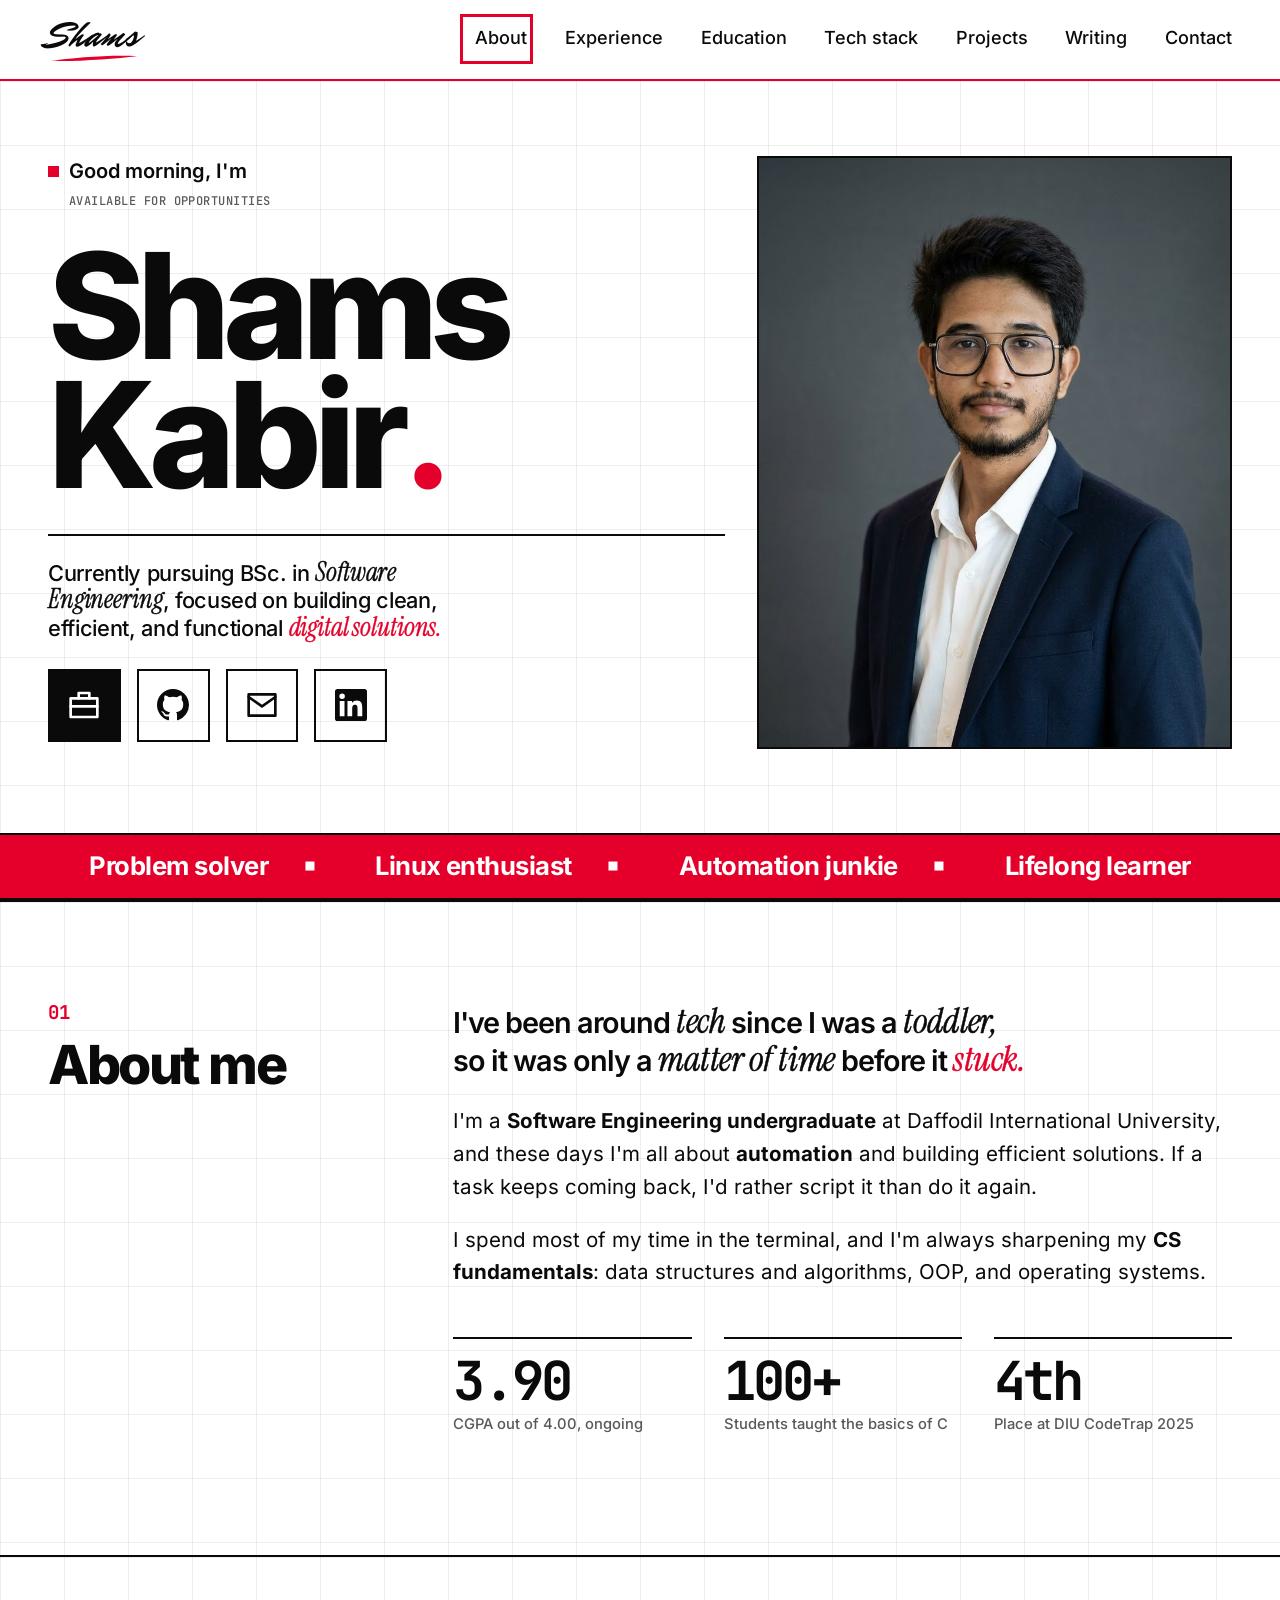
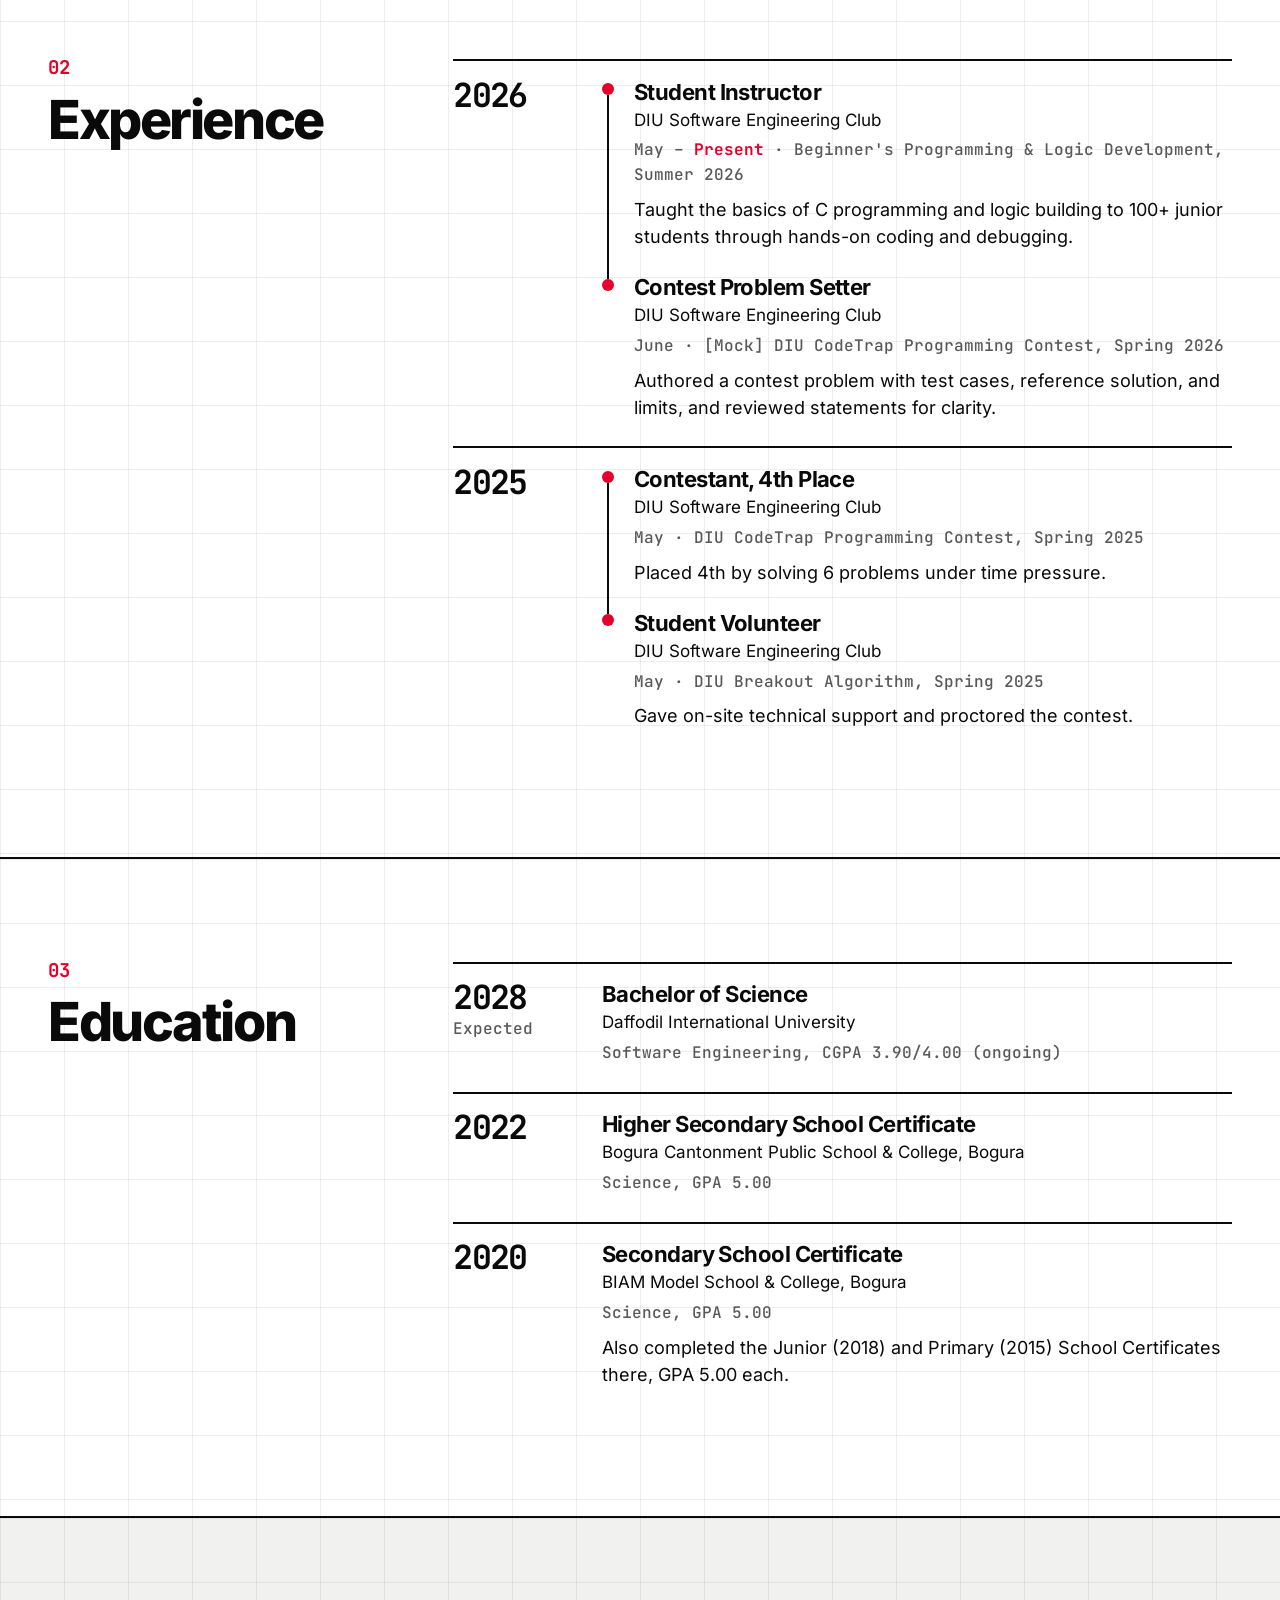
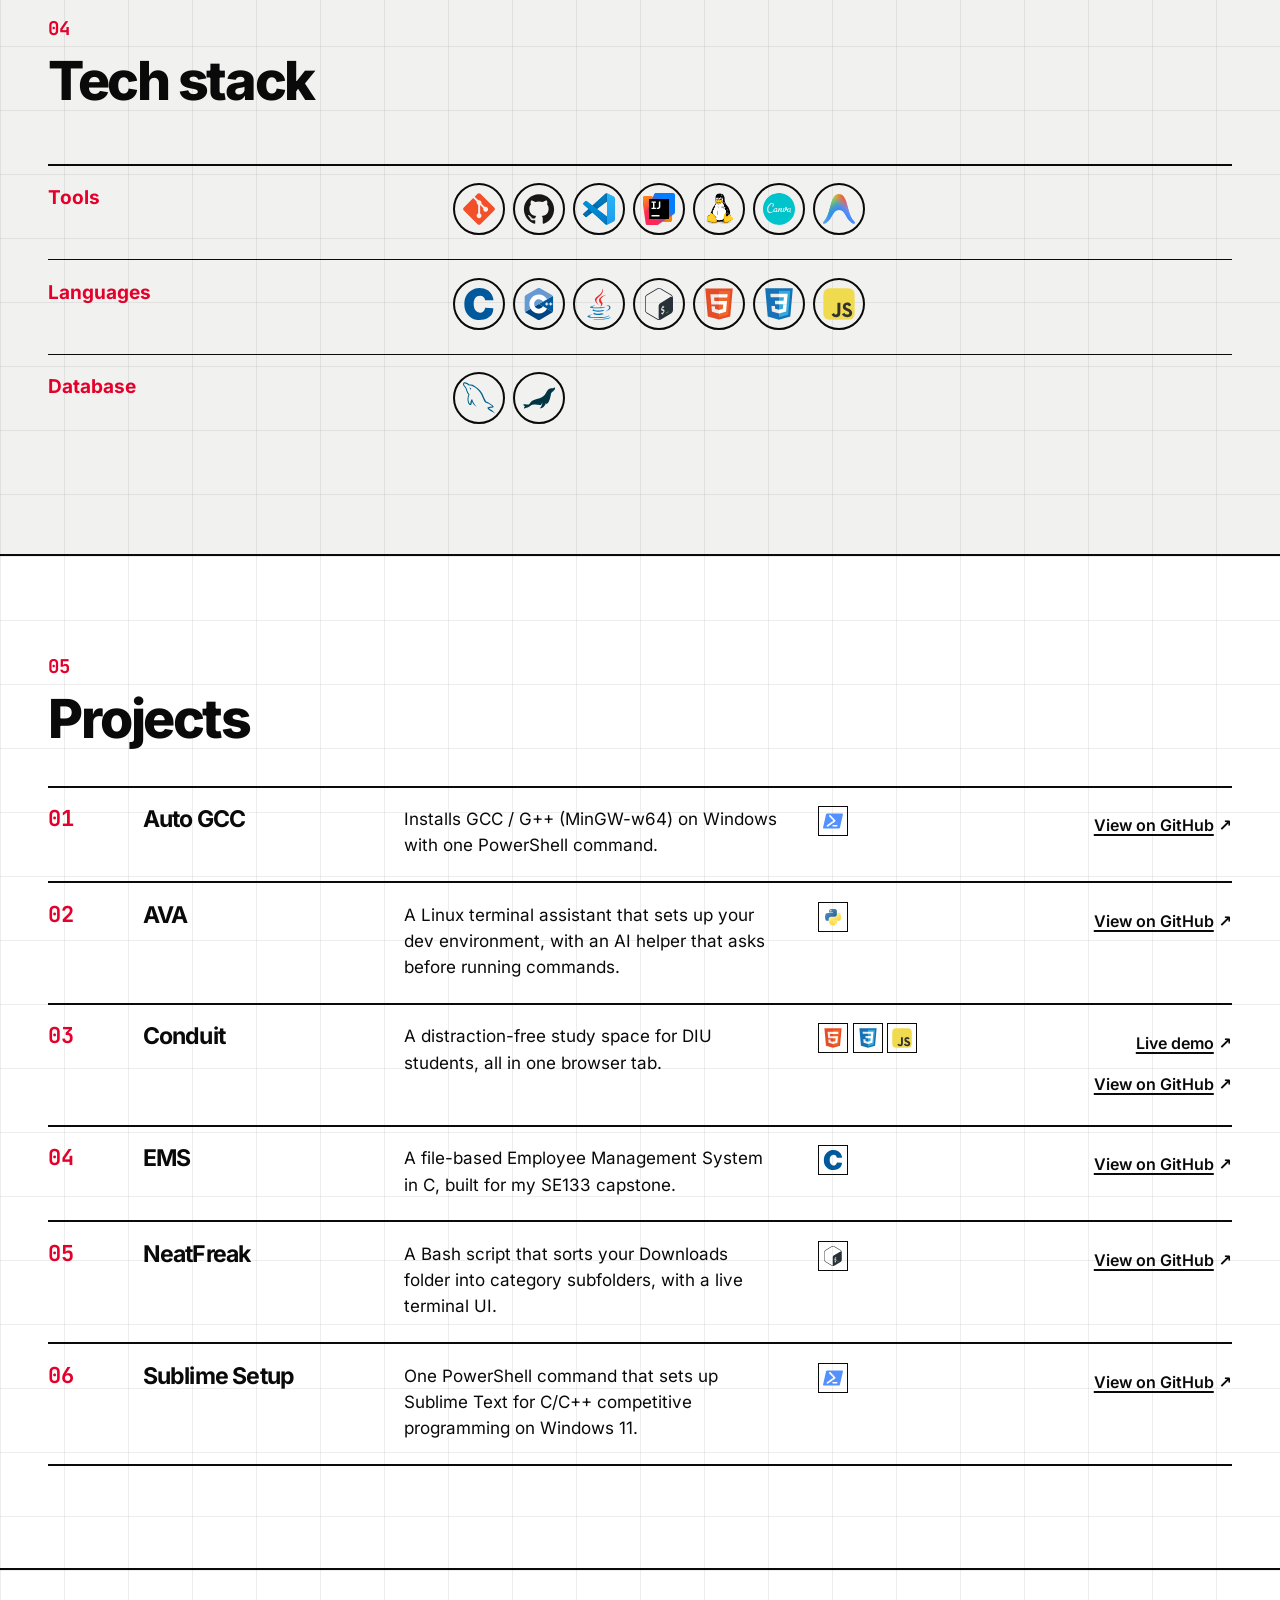
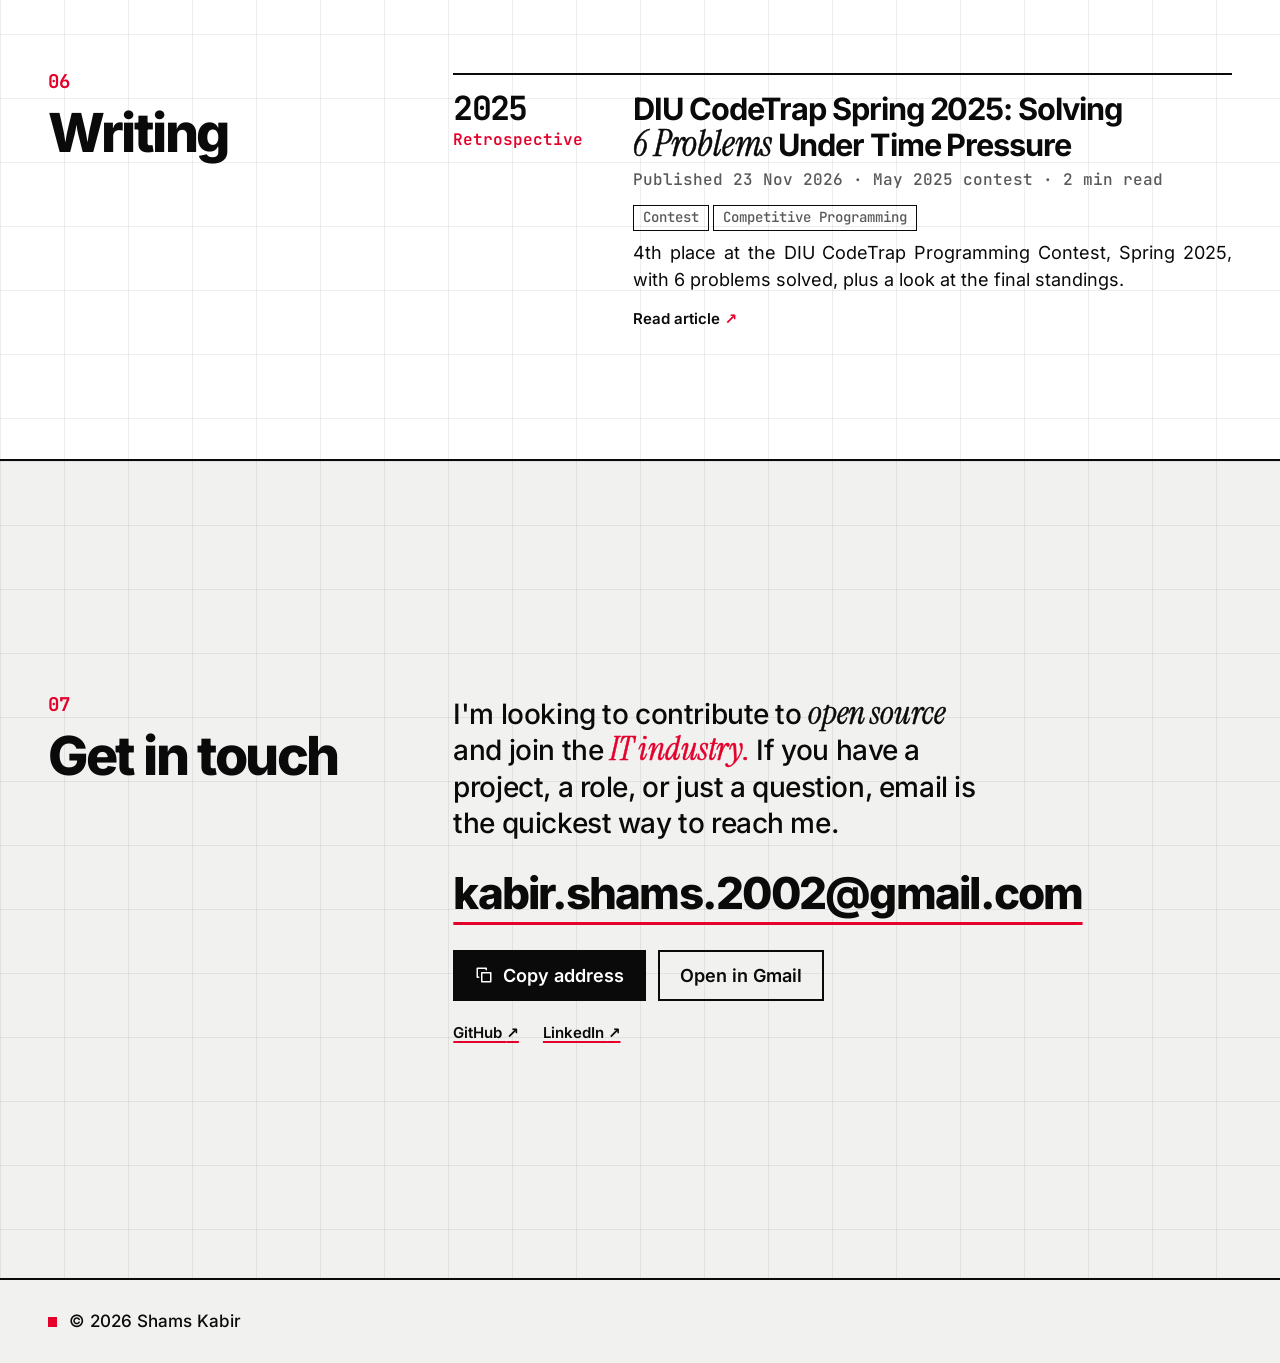
==== commit 95fb29e9: "Update AGENTS.md with cache version bump to v51, refine content management instructions, and enhance" ====
--- a/index.html
+++ b/index.html
@@ -471,7 +471,7 @@
                         <div class="when">2025<small>Retrospective</small></div>
                         <div class="what">
                             <h3><a href="/posts/diu-codetrap-2025.html" class="writing-title-link">DIU CodeTrap Spring 2025: Solving <em class="em-serif">6 Problems</em> Under Time Pressure</a></h3>
-                            <p class="meta">May 2025 · 2 min read</p>
+                            <p class="meta">Published 23 Nov 2026 · May 2025 contest · 2 min read</p>
                             <ul class="stack writing-tags"><li>Contest</li><li>Competitive Programming</li></ul>
                             <p class="desc">4th place at the DIU CodeTrap Programming Contest, Spring 2025, with 6 problems solved, plus a look at the final standings.</p>
                             <div class="writing-links">
--- a/style.css
+++ b/style.css
@@ -45,6 +45,8 @@
     --on: #FFFFFF;             /* text on black or accent fills */
     --rule: 2px;
     --hair: 1px;
+    --grid-size: 4rem;
+    --grid-line: rgb(10 10 10 / 0.07);   /* faint section grid */
     --sans: 'Inter', 'Helvetica Neue', Helvetica, Arial, system-ui, sans-serif;
     --display: var(--sans);
     --mono: 'JetBrains Mono', ui-monospace, 'SFMono-Regular', Menlo, Consolas, monospace;   /* small labels only: section numbers, years, meta, stack */
@@ -344,15 +346,6 @@
     letter-spacing: 0;
     color: var(--accent);
 }
-.sec-title::after {
-    content: '';
-    display: block;
-    width: 100%;
-    height: var(--hair);
-    margin-top: 1.25rem;
-    background: var(--black);
-}   /* rule under each title, tying it to the content grid */
-
 @media (min-width: 860px) {
     .section-grid { grid-template-columns: repeat(12, minmax(0, 1fr)); column-gap: var(--col-gap); row-gap: 0; }
     .section-grid > .sec-title { grid-column: 1 / 5; grid-row: 1 / span 6; align-self: start; }
@@ -390,15 +383,8 @@
 footer p::before { content: ''; display: inline-block; width: 0.55em; height: 0.55em; margin-right: 0.7em; background: var(--accent); vertical-align: 0.04em; }
 .about-body strong { font-weight: 700; }
 
-.about-top { display: block; }
 @media (min-width: 860px) {
-    .about-top { display: block; }
     .about-top .about-body { max-width: none; }
-}
-
-/* Phones and small tablets */
-@media (max-width: 859px) {
-    .about-top { display: block; }
 }
 
 /* About stats: ruled rows, the big mono number on the left and a one-line label on the right. The markup is label then number (dt, dd); order: -1 puts the number first. */
@@ -435,7 +421,7 @@
 .tree > li:not(:last-child)::after { content: ''; position: absolute; left: 5px; top: calc(0.3rem + 12px); bottom: -1.8rem; width: 2px; background: var(--black); transform-origin: 0 0; }
 
 /* Tech stack: full-width ruled rows, category left, chips right */
-#tech-stack, #skills { background-color: var(--bar); padding-bottom: var(--section); }
+#tech-stack { background-color: var(--bar); padding-bottom: var(--section); }
 .skills { max-width: 1400px; margin: clamp(2rem, 5vw, 3.5rem) auto 0; padding-inline: var(--gutter); }
 .skill-row { display: grid; gap: 0.75rem var(--col-gap); padding: 1.1rem 0 1.5rem; border-top: var(--hair) solid var(--black); }
 .skill-row:first-child { border-top-width: var(--rule); }
@@ -834,13 +820,17 @@
     top: min(var(--hdr, 4.75rem), calc(100vh - var(--h, 0px)));
     top: min(var(--hdr, 4.75rem), calc(100dvh - var(--h, 0px)));
     background-color: var(--bg);   /* pinned sections must be opaque */
+    background-image:
+        linear-gradient(to right, var(--grid-line) 1px, transparent 1px),
+        linear-gradient(to bottom, var(--grid-line) 1px, transparent 1px);
+    background-size: var(--grid-size) var(--grid-size);
 }
 main > .strip { position: relative; }
-#tech-stack, #skills, #contact { background-color: var(--bar); }
+#tech-stack, #contact { background-color: var(--bar); }
 
 /* Layout stability: reserve height while the static content paints */
 #projects .list { min-height: 22rem; }
-#tech-stack .skills, #skills .skills { min-height: 18rem; }
+#tech-stack .skills { min-height: 18rem; }
 
 /* Tablet and up */
 @media (min-width: 640px) {
@@ -1216,6 +1206,13 @@
     }
 }
 @keyframes card-in { from { opacity: 0; translate: 0 1.5rem; } to { opacity: 1; translate: 0 0; } }
+@keyframes grid-drift {
+    from { background-position: 0 0, 0 0; }
+    to { background-position: var(--grid-size) var(--grid-size), var(--grid-size) var(--grid-size); }
+}
+@media (prefers-reduced-motion: no-preference) {
+    main > section { animation: grid-drift 10s linear infinite; }
+}
 
 @media (prefers-reduced-motion: reduce) {
     .btn, .text-link, .nav-links a, .nav-toggle span, .back-to-top, .nav-overlay, .skill-row li, .project-links a::after, .project-links::after, .contact-social a { transition: none; }
